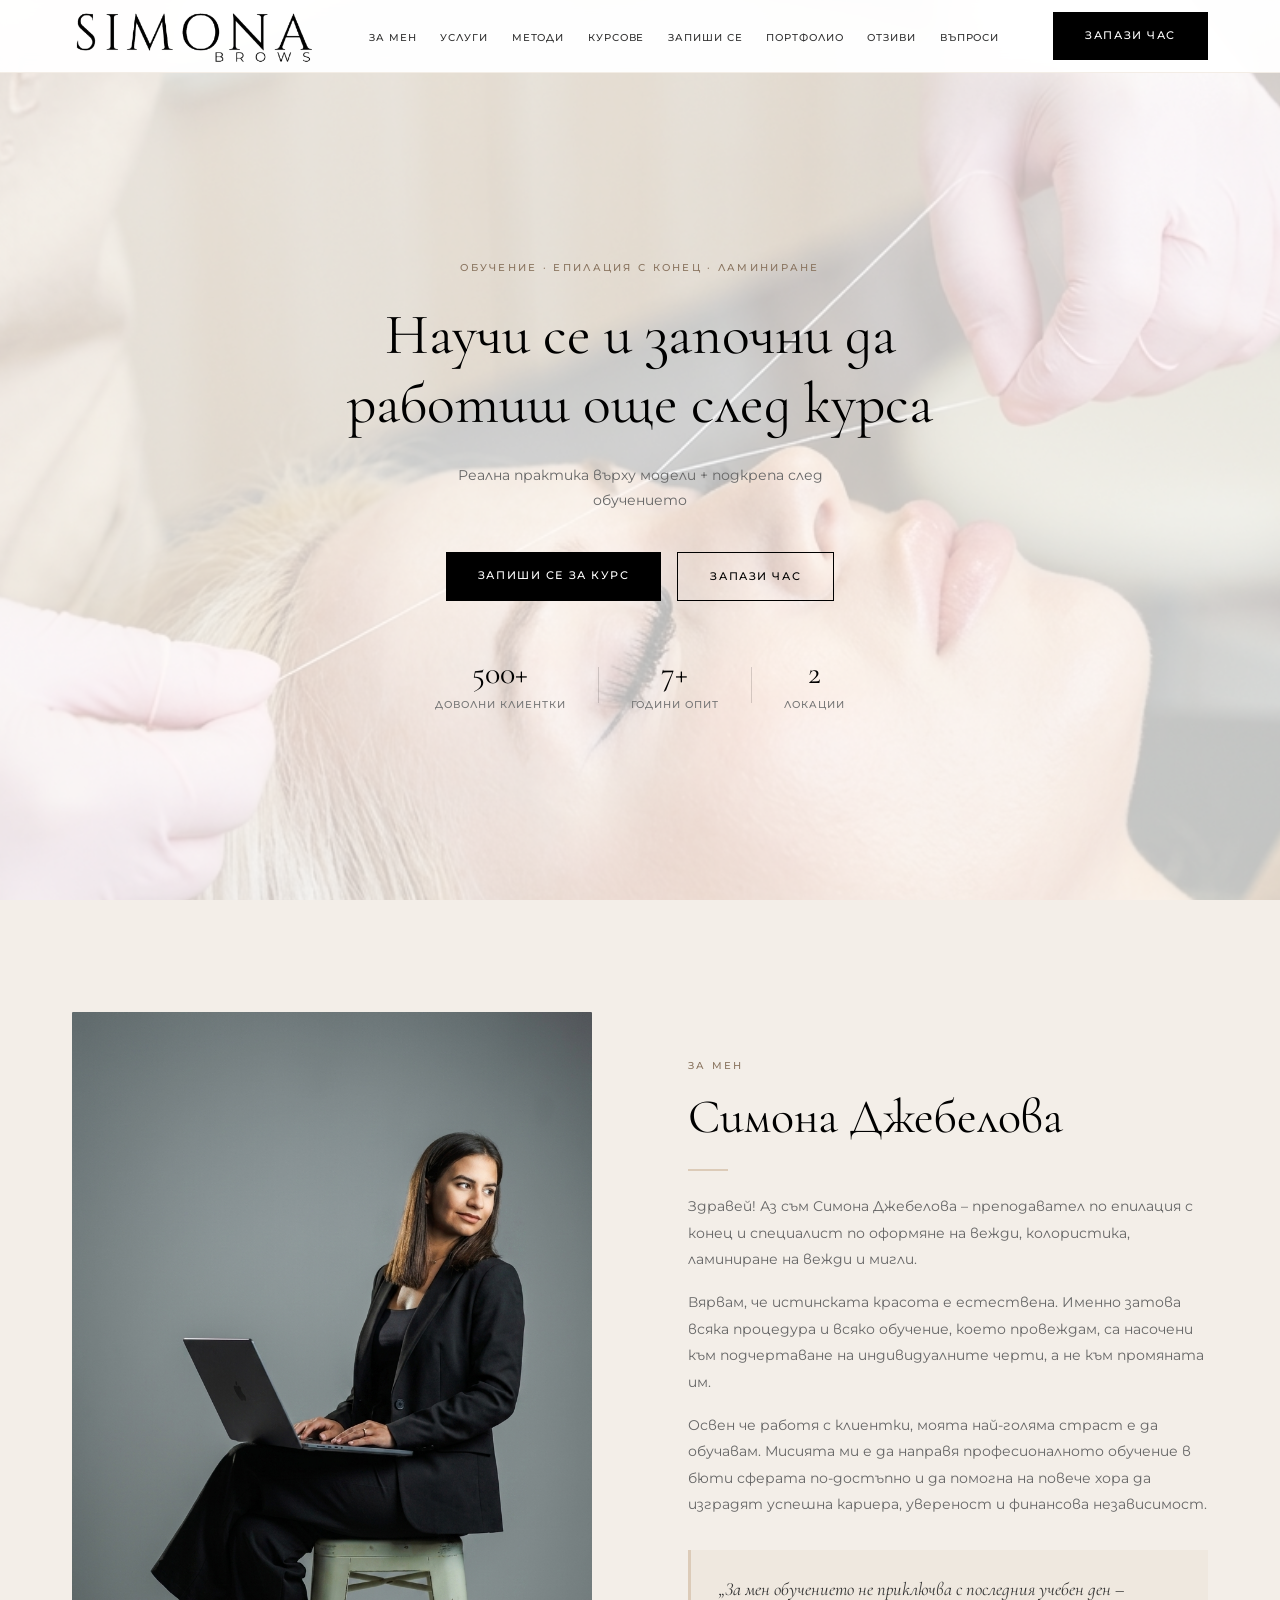
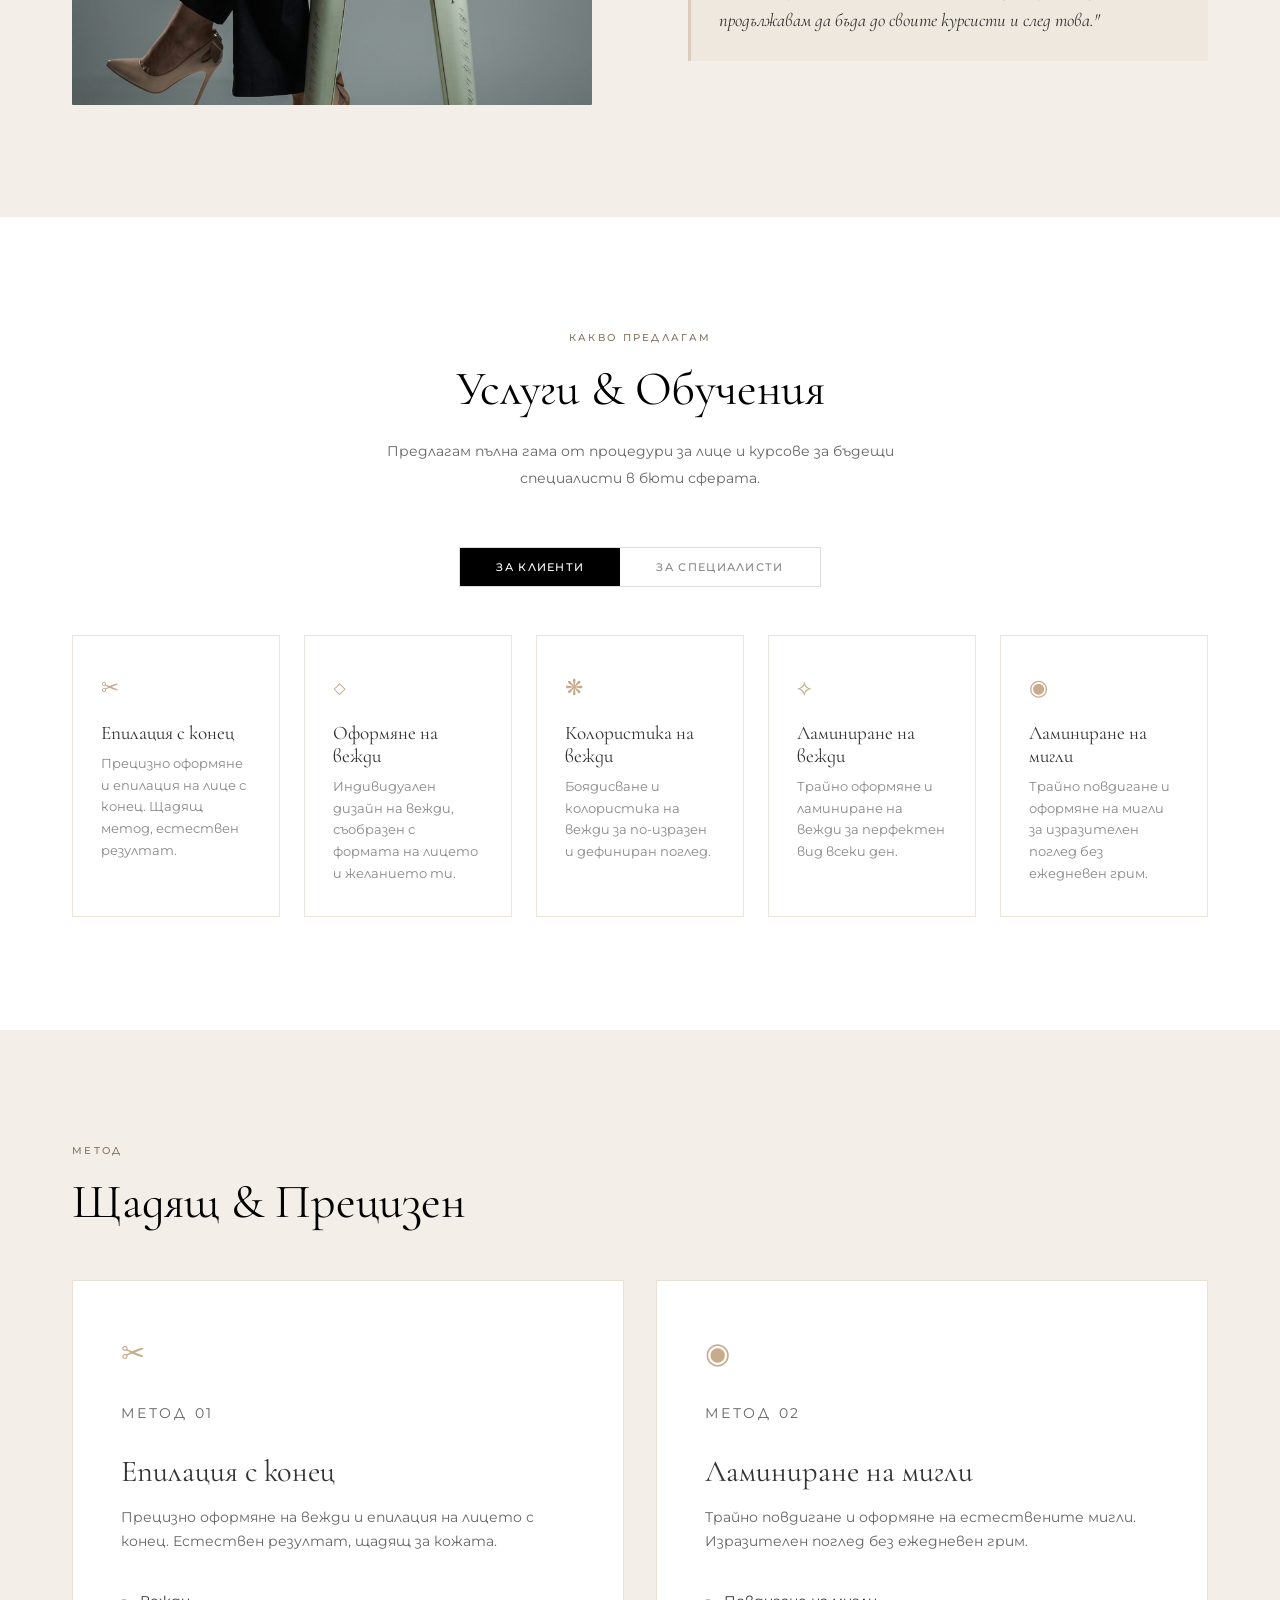
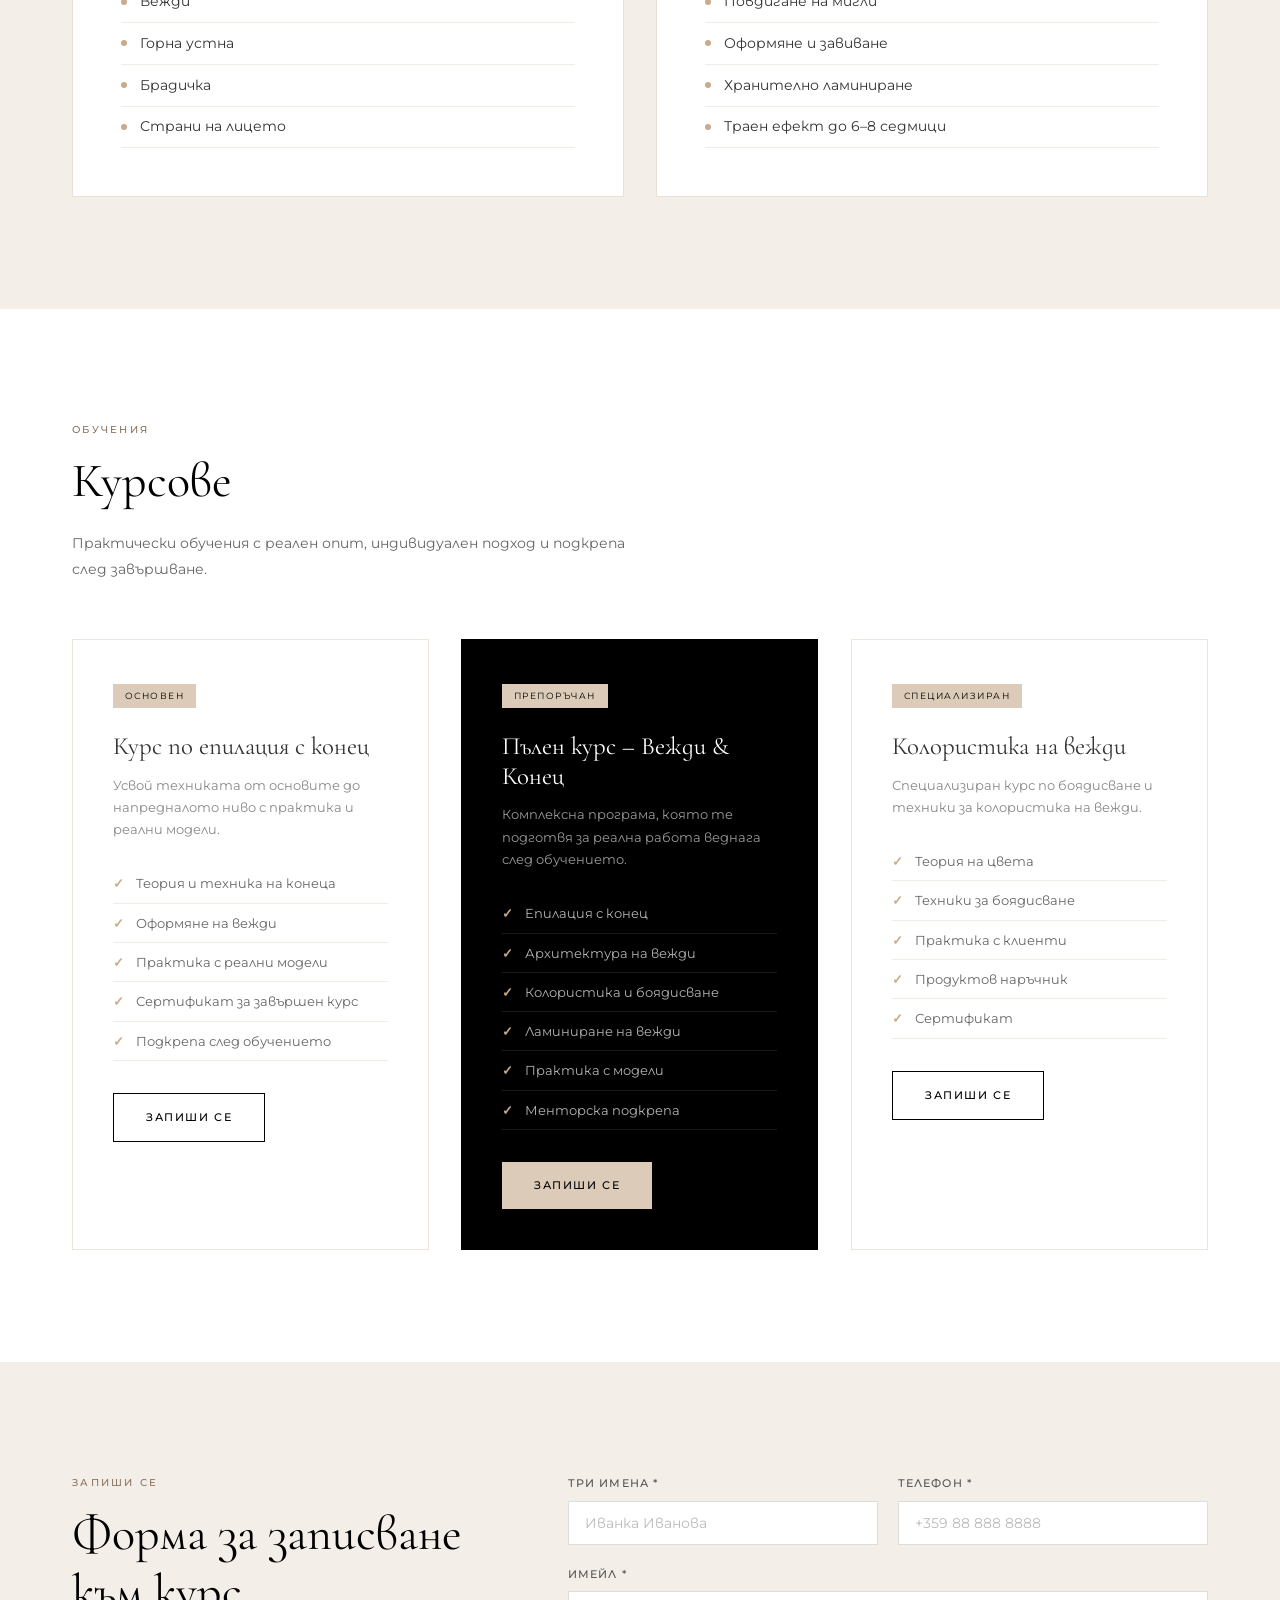
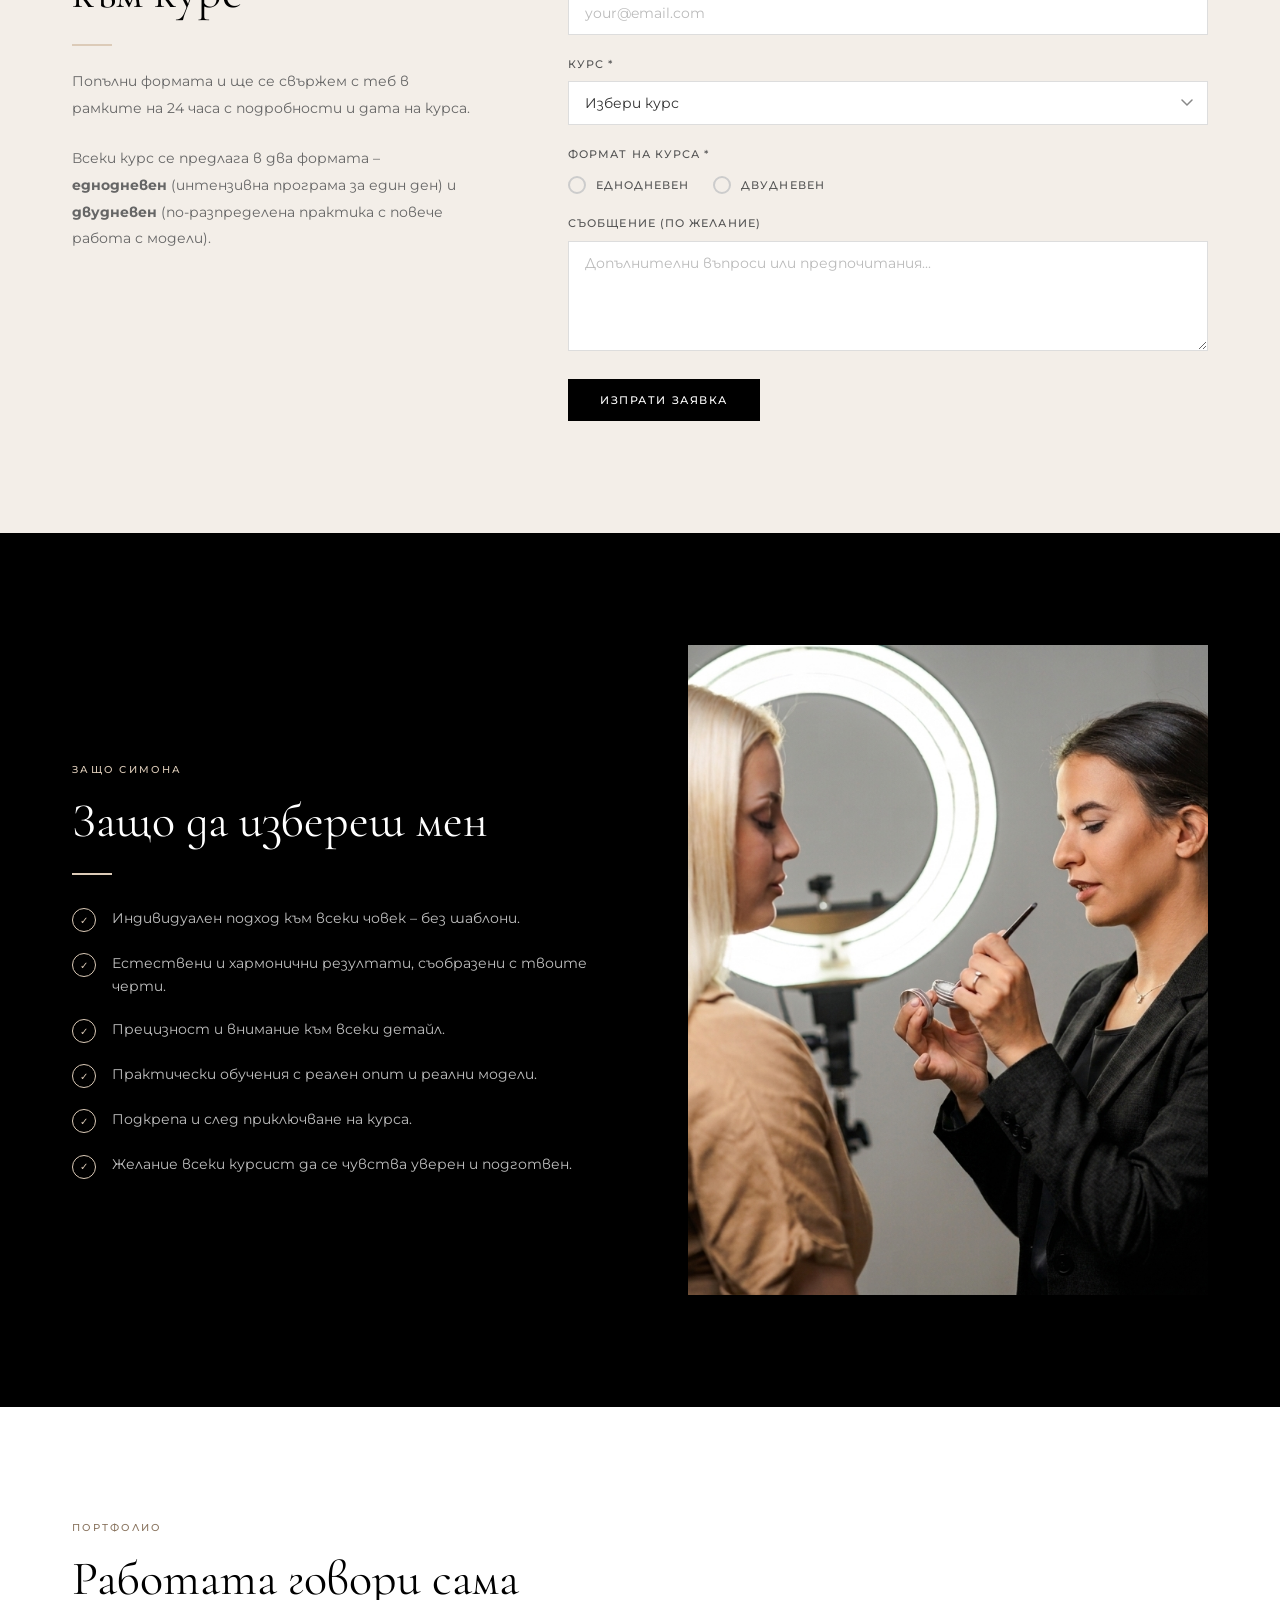
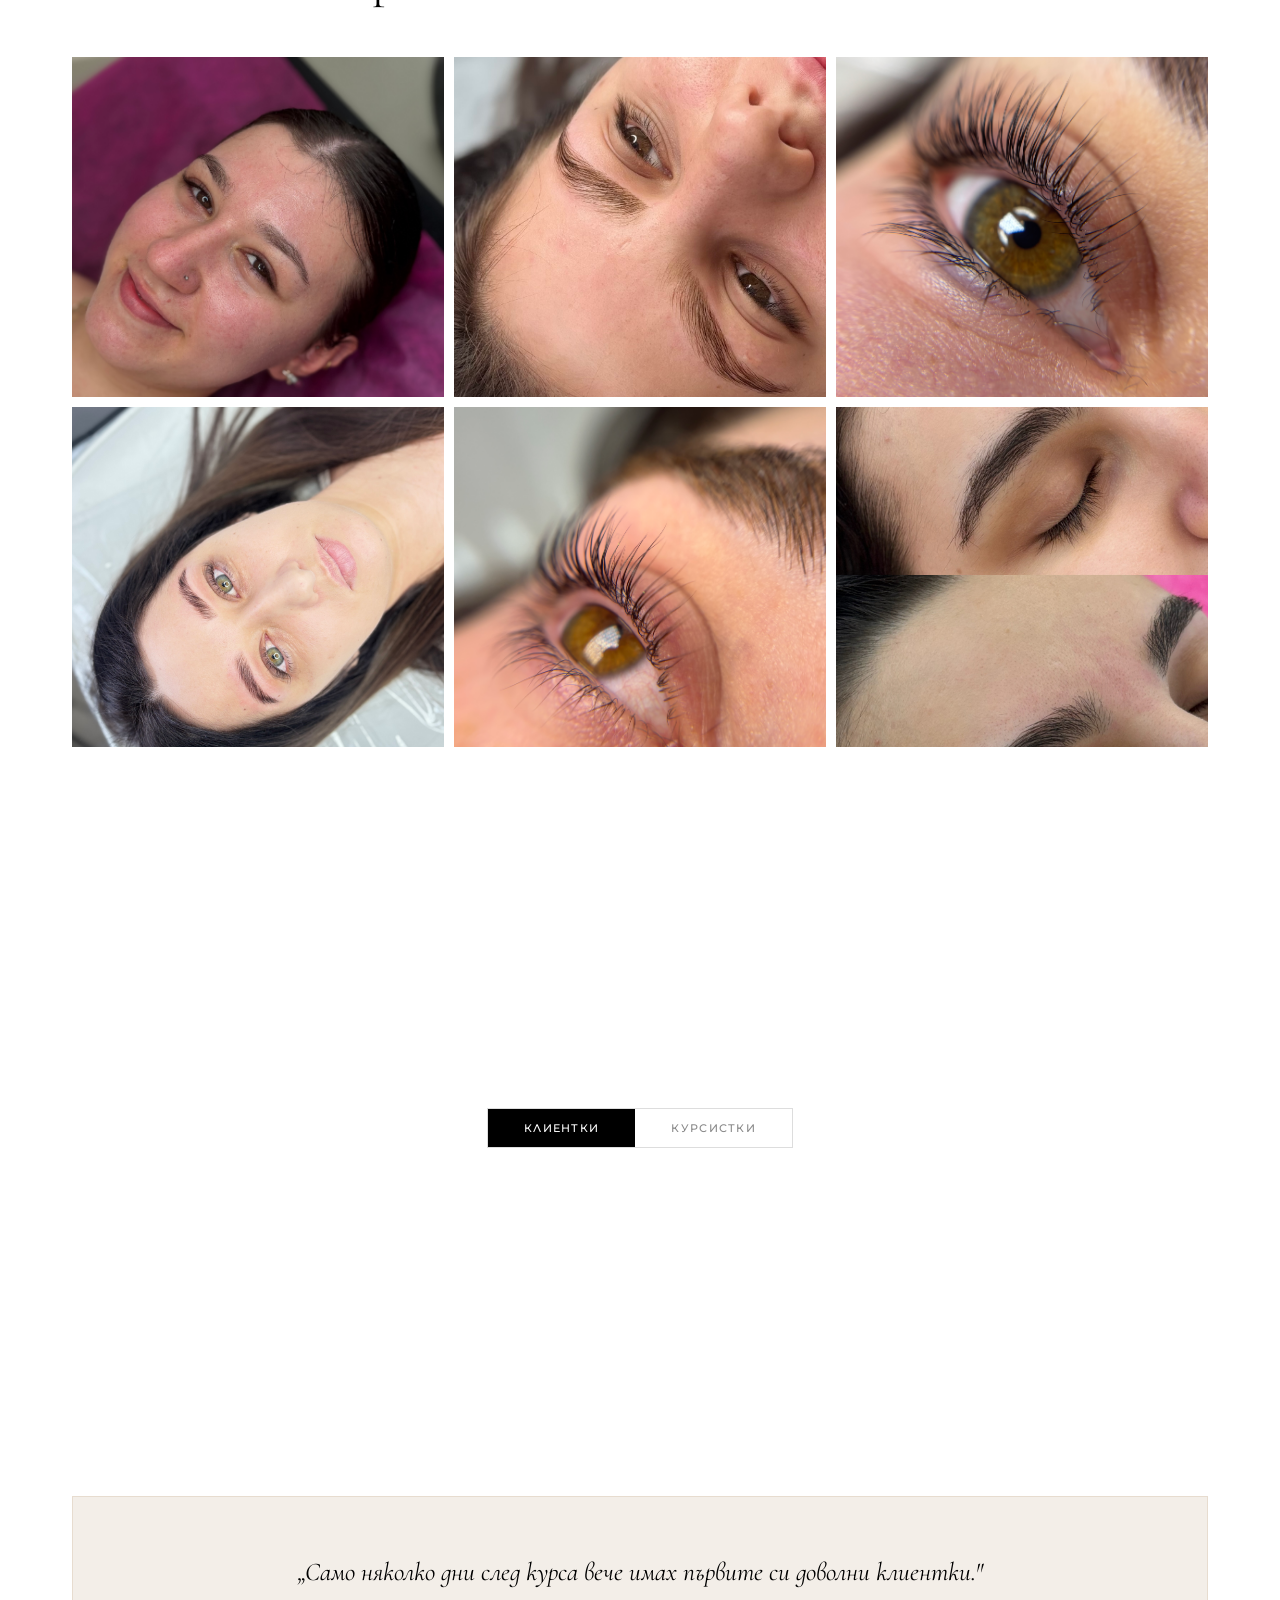
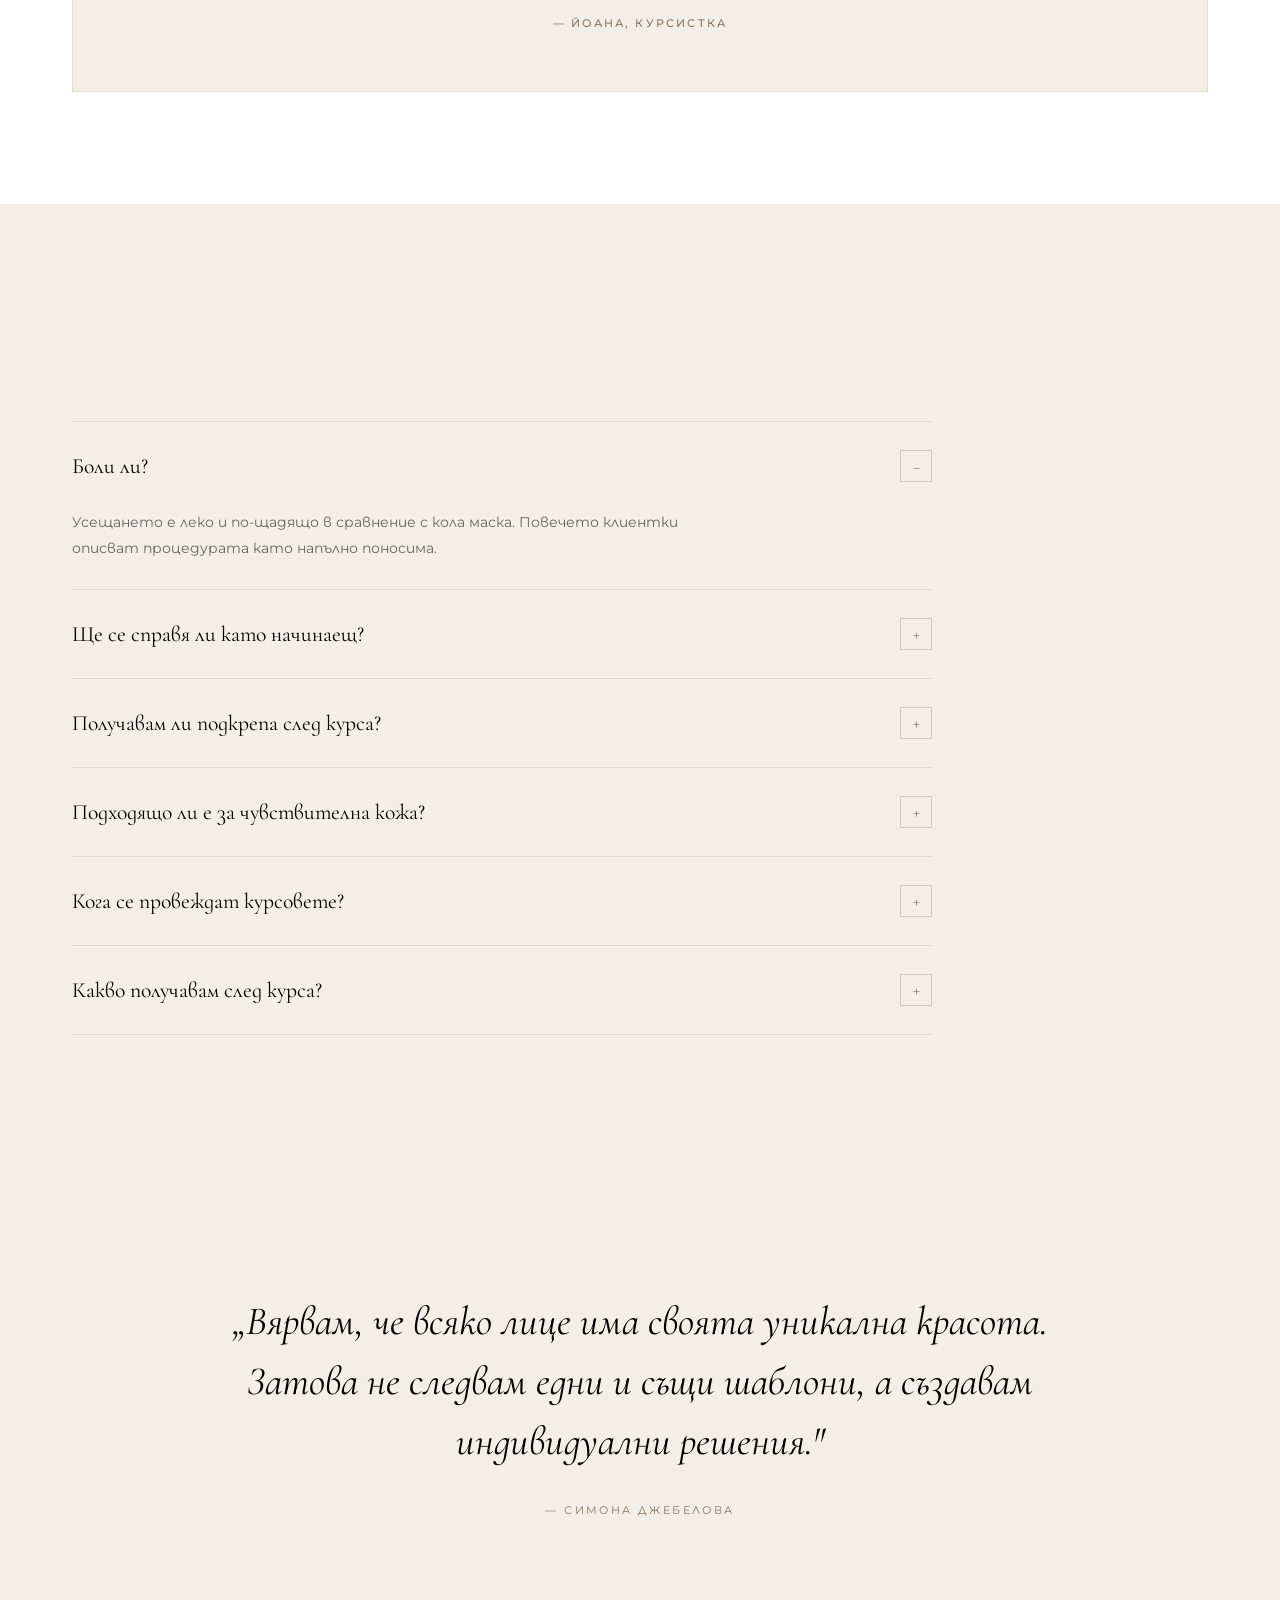
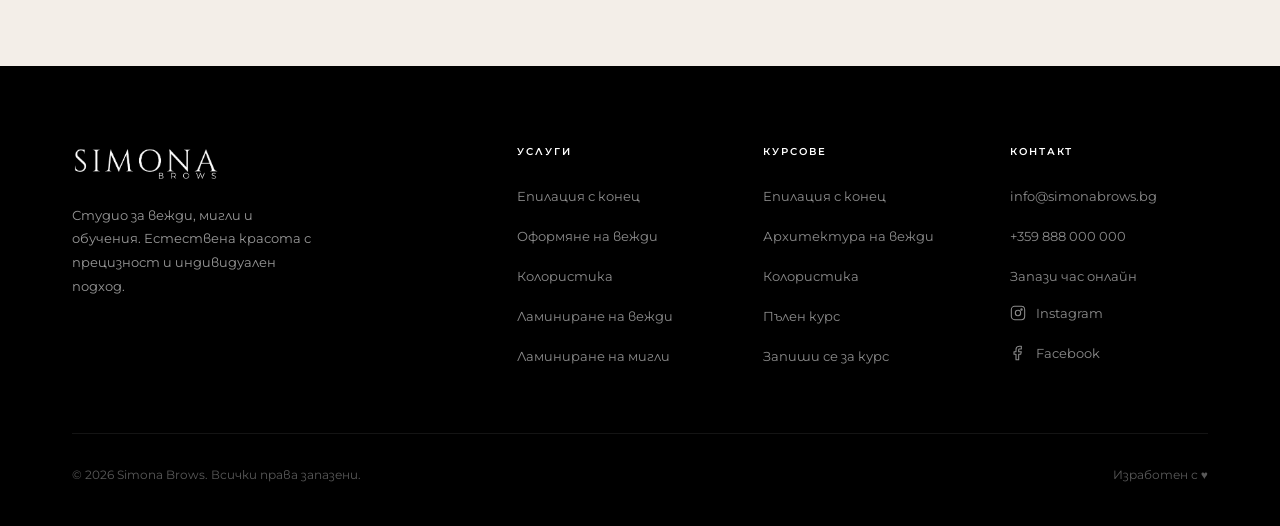
==== index.html @ 6bcb0a78 "Initial site: hero, services, courses, testimonials, FAQ, gallery, footer Co-Authored-By: Claude Son" ====
<!DOCTYPE html>
<html lang="bg">
<head>
  <meta charset="UTF-8">
  <meta name="viewport" content="width=device-width, initial-scale=1.0">
  <title>Simona Brows – Студио за вежди, мигли и обучения</title>
  <link rel="preconnect" href="https://fonts.googleapis.com">
  <link rel="preconnect" href="https://fonts.gstatic.com" crossorigin>
  <link href="https://fonts.googleapis.com/css2?family=Cormorant+Garamond:ital,wght@0,300;0,400;0,500;0,600;1,300;1,400&family=Montserrat:wght@300;400;500;600&display=swap" rel="stylesheet">
  <style>
    *, *::before, *::after { box-sizing: border-box; margin: 0; padding: 0; }

    :root {
      --black:  #000000;
      --dark:   #333333;
      --gold:   #DCCBB8;
      --gold2:  #c8ab8a;
      --cream:  #F3EEE8;
      --cream2: #ede5d8;
      --white:  #FFFFFF;
    }

    html { scroll-behavior: smooth; }
    @media (prefers-reduced-motion: reduce) {
      html { scroll-behavior: auto; }
    }

    body {
      font-family: 'Montserrat', sans-serif;
      color: var(--dark);
      background: var(--white);
      line-height: 1.7;
      -webkit-font-smoothing: antialiased;
    }

    h1, h2, h3, h4 {
      font-family: 'Cormorant Garamond', serif;
      font-weight: 400;
      line-height: 1.2;
    }

    img { display: block; max-width: 100%; }
    a   { text-decoration: none; color: inherit; }

    /* ── Utilities ── */
    .container { max-width: 1200px; margin: 0 auto; padding: 0 2rem; }

    .btn {
      display: inline-block;
      padding: 14px 32px;
      font-family: 'Montserrat', sans-serif;
      font-size: 0.7rem;
      font-weight: 500;
      letter-spacing: 0.14em;
      text-transform: uppercase;
      transition: all 0.3s ease;
      cursor: pointer;
      border: none;
    }
    .btn-dark    { background: var(--black); color: var(--white); }
    .btn-dark:hover { background: #222; }
    .btn-outline { background: transparent; color: var(--black); border: 1px solid var(--black); }
    .btn-outline:hover { background: var(--black); color: var(--white); }
    .btn-gold    { background: var(--gold); color: var(--black); }
    .btn-gold:hover { background: var(--gold2); }
    .btn-white   { background: var(--white); color: var(--black); }
    .btn-white:hover { background: var(--cream); }

    .section-label {
      font-family: 'Montserrat', sans-serif;
      font-size: 0.65rem;
      font-weight: 500;
      letter-spacing: 0.22em;
      text-transform: uppercase;
      color: #8a7560;
      margin-bottom: 0.9rem;
    }
    .section-title {
      font-size: clamp(2rem, 4vw, 3rem);
      color: var(--black);
      margin-bottom: 1.2rem;
    }
    .section-body {
      font-size: 0.9rem;
      color: #666;
      line-height: 1.85;
      max-width: 560px;
    }
    .divider {
      width: 40px; height: 2px;
      background: var(--gold);
      margin: 1.4rem 0;
    }

    /* ── SCROLL REVEAL ── */
    .reveal {
      opacity: 0;
      transform: translateY(28px);
      transition: opacity 0.8s cubic-bezier(.16,.84,.44,1), transform 0.8s cubic-bezier(.16,.84,.44,1);
    }
    .reveal.is-visible { opacity: 1; transform: translateY(0); }

    /* ── TILT / DEPTH ── */
    .tilt-el {
      transition: transform 0.25s cubic-bezier(.16,.84,.44,1), box-shadow 0.4s ease;
      will-change: transform;
    }

    @media (prefers-reduced-motion: reduce) {
      .reveal { opacity: 1; transform: none; transition: none; }
      .tilt-el { transition: box-shadow 0.4s ease; }
    }

    /* ── NAV ── */
    nav {
      position: fixed; top: 0; left: 0; right: 0; z-index: 200;
      background: rgba(255,255,255,0.96);
      backdrop-filter: blur(10px);
      border-bottom: 1px solid rgba(220,203,184,0.35);
    }
    .nav-inner {
      display: flex; align-items: center; justify-content: space-between;
      height: 72px; max-width: 1200px; margin: 0 auto; padding: 0 2rem;
    }
    .nav-logo img { height: 56px; width: auto; }
    .nav-links { display: flex; gap: 1.5rem; list-style: none; }
    .nav-links a {
      font-size: 0.62rem; font-weight: 500; letter-spacing: 0.09em;
      text-transform: uppercase; color: var(--dark); transition: color 0.2s;
      white-space: nowrap;
    }
    .nav-links a:hover { color: var(--black); }
    .hamburger {
      display: none; flex-direction: column; gap: 5px;
      cursor: pointer; background: none; border: none; padding: 4px;
    }
    .hamburger span { display: block; width: 24px; height: 2px; background: var(--black); transition: all 0.3s; }

    /* mobile nav */
    .mobile-nav {
      display: none; position: fixed;
      top: 72px; left: 0; right: 0; bottom: 0;
      background: var(--white); z-index: 199;
      flex-direction: column; padding: 2.5rem 2rem; gap: 0;
      overflow-y: auto;
    }
    .mobile-nav.open { display: flex; }
    .mobile-nav a {
      font-size: 1rem; font-weight: 400; letter-spacing: 0.08em;
      text-transform: uppercase; color: var(--dark);
      border-bottom: 1px solid var(--cream);
      padding: 1.1rem 0;
    }
    .mobile-nav .btn { margin-top: 1.5rem; text-align: center; }

    /* ── HERO ── */
    .hero {
      position: relative;
      min-height: 100vh;
      display: flex;
      align-items: center;
      padding-top: 72px;
      overflow: hidden;
    }
    .hero-bg {
      position: absolute; inset: 0; z-index: 0;
    }
    .hero-bg img {
      width: 100%; height: 100%;
      object-fit: cover; object-position: center 45%;
      transition: transform 0.35s cubic-bezier(.16,.84,.44,1);
    }
    @media (prefers-reduced-motion: reduce) {
      .hero-bg img { transition: none; }
    }
    .hero-bg::after {
      content: '';
      position: absolute; inset: 0;
      background: rgba(255,255,255,0.72);
    }
    .hero-content {
      position: relative; z-index: 1;
      display: flex; flex-direction: column; justify-content: center; align-items: center;
      padding: 5rem 2rem;
      max-width: 680px;
      margin: 0 auto;
      text-align: center;
    }
    .hero-eyebrow {
      font-size: 0.65rem; font-weight: 500; letter-spacing: 0.22em;
      text-transform: uppercase; color: #8a7560; margin-bottom: 1.5rem;
    }
    .hero h1 {
      font-size: clamp(2.8rem, 4.5vw, 4.8rem);
      color: var(--black); margin-bottom: 1.5rem;
    }
    .hero p.lead {
      font-size: 0.9rem; color: #666; margin-bottom: 2.5rem; max-width: 400px;
    }
    .hero-buttons { display: flex; justify-content: center; gap: 1rem; flex-wrap: wrap; }

    .hero-stats {
      display: flex; justify-content: center; align-items: center; gap: 2rem;
      margin-top: 3.5rem;
    }
    .hero-stats .stat-num {
      font-family: 'Cormorant Garamond', serif;
      font-size: 2rem; color: var(--black); line-height: 1;
    }
    .hero-stats .stat-label {
      font-size: 0.62rem; font-weight: 500; letter-spacing: 0.1em;
      text-transform: uppercase; color: #777; margin-top: 0.4rem;
    }
    .hero-stats .stat-divider {
      width: 1px; height: 36px; background: rgba(0,0,0,0.15);
    }

    /* ── ABOUT ── */
    .about { background: var(--cream); padding: 7rem 0; }
    .about-grid {
      display: grid; grid-template-columns: 1fr 1fr;
      gap: 6rem; align-items: center;
    }
    .about-photo {
      position: relative; overflow: hidden;
      border-radius: 1px;
      aspect-ratio: 3/4;
    }
    .about-photo:hover { box-shadow: 0 10px 20px rgba(140,110,70,0.08), 0 30px 60px rgba(140,110,70,0.18); }
    .about-photo img {
      width: 100%; height: 100%;
      object-fit: cover; object-position: center top;
    }
    .about-content .section-body { max-width: 100%; }
    .about-content p + p { margin-top: 1rem; }
    .about-quote {
      margin-top: 2rem;
      padding: 1.5rem 1.75rem;
      border-left: 3px solid var(--gold);
      background: rgba(220,203,184,0.2);
    }
    .about-quote p {
      font-family: 'Cormorant Garamond', serif;
      font-size: 1.15rem; font-style: italic; color: var(--dark);
    }

    /* ── SERVICES ── */
    .services { padding: 7rem 0; }
    .services-header { text-align: center; margin-bottom: 3.5rem; }
    .services-header .section-body { margin: 0 auto; }

    .tabs {
      display: flex; justify-content: center;
      width: fit-content; margin: 0 auto 3rem;
      border: 1px solid #ddd;
    }
    .tab-btn {
      padding: 12px 36px;
      font-family: 'Montserrat', sans-serif;
      font-size: 0.68rem; font-weight: 500; letter-spacing: 0.12em;
      text-transform: uppercase; cursor: pointer;
      background: none; border: none; color: #888; transition: all 0.3s;
    }
    .tab-btn.active { background: var(--black); color: var(--white); }

    .tab-panel { display: none; }
    .tab-panel.active { display: grid; grid-template-columns: repeat(auto-fit, minmax(200px, 1fr)); gap: 1.5rem; }

    .svc-card {
      padding: 2rem 1.75rem;
      border: 1px solid #ece5da;
      background: var(--white);
      transition: box-shadow 0.3s, transform 0.3s;
    }
    .svc-card:hover { box-shadow: 0 8px 32px rgba(0,0,0,0.07); transform: translateY(-3px); }
    .svc-icon { font-size: 1.4rem; color: var(--gold2); margin-bottom: 1rem; }
    .svc-card h3 { font-size: 1.2rem; margin-bottom: 0.5rem; }
    .svc-card p  { font-size: 0.82rem; color: #888; line-height: 1.65; }

    /* ── METHODS ── */
    .methods { background: var(--cream); padding: 7rem 0; }
    .methods-intro { margin-bottom: 3rem; }
    .methods-grid {
      display: grid; grid-template-columns: 1fr 1fr; gap: 2rem;
    }
    .method-card {
      background: var(--white); padding: 3rem;
      border: 1px solid rgba(220,203,184,0.6);
    }
    .method-card:hover { box-shadow: 0 8px 20px rgba(140,110,70,0.06), 0 24px 48px rgba(140,110,70,0.12); }
    .method-icon { font-size: 1.8rem; color: var(--gold2); margin-bottom: 1.5rem; }
    .method-meta {
      font-size: 0.62rem; letter-spacing: 0.2em; text-transform: uppercase;
      color: #8a7560; margin-bottom: 0.6rem;
    }
    .method-card h3 { font-size: 1.9rem; margin-bottom: 1rem; }
    .method-card p  { font-size: 0.87rem; color: #666; margin-bottom: 1.75rem; line-height: 1.7; }
    .method-list { list-style: none; }
    .method-list li {
      font-size: 0.85rem; color: var(--dark);
      padding: 0.55rem 0;
      border-bottom: 1px solid #f0ebe4;
      display: flex; align-items: center; gap: 0.8rem;
    }
    .method-list li::before {
      content: '';
      width: 6px; height: 6px;
      background: var(--gold2); border-radius: 50%; flex-shrink: 0;
    }

    /* ── COURSES ── */
    .courses { padding: 7rem 0; }

    .courses-intro { margin-bottom: 3.5rem; }
    .courses-grid {
      display: grid; grid-template-columns: repeat(3, 1fr); gap: 2rem;
    }
    .course-card {
      border: 1px solid #ece5da; overflow: hidden;
    }
    .course-card:hover { box-shadow: 0 10px 24px rgba(140,110,70,0.08), 0 28px 56px rgba(140,110,70,0.14); }
    .course-card.featured { background: var(--black); color: var(--white); border-color: var(--black); }

    .course-head { padding: 2.5rem 2.5rem 1.5rem; }
    .course-badge {
      display: inline-block; font-size: 0.58rem; letter-spacing: 0.16em;
      text-transform: uppercase; padding: 4px 12px;
      background: var(--gold); color: var(--black);
      margin-bottom: 1.5rem;
    }
    .course-card h3 { font-size: 1.55rem; margin-bottom: 0.75rem; }
    .course-card.featured h3 { color: var(--white); }
    .course-card p  { font-size: 0.82rem; color: #888; line-height: 1.7; }
    .course-card.featured p { color: rgba(255,255,255,0.6); }

    .course-body { padding: 0 2.5rem 2.5rem; }
    .course-list { list-style: none; margin-bottom: 2rem; }
    .course-list li {
      font-size: 0.82rem; color: #666;
      padding: 0.5rem 0; border-bottom: 1px solid #f0ebe4;
      display: flex; gap: 0.75rem; align-items: flex-start;
    }
    .course-card.featured .course-list li { color: rgba(255,255,255,0.7); border-color: rgba(255,255,255,0.1); }
    .course-list li::before { content: '✓'; color: var(--gold2); font-weight: 600; flex-shrink: 0; }

    /* ── ENROLL FORM ── */
    .enroll { background: var(--cream); padding: 7rem 0; }
    .enroll-inner {
      display: grid; grid-template-columns: 1fr 1.6fr;
      gap: 6rem; align-items: start;
    }
    .enroll-info .section-body { max-width: 100%; }
    .enroll-info .section-body + p { margin-top: 1rem; }

    .enroll-form { display: flex; flex-direction: column; gap: 1.25rem; }
    .form-row { display: grid; grid-template-columns: 1fr 1fr; gap: 1.25rem; }
    .form-group { display: flex; flex-direction: column; gap: 0.5rem; }
    .form-group label {
      font-size: 0.68rem; font-weight: 500; letter-spacing: 0.1em;
      text-transform: uppercase; color: #555;
    }
    .form-group input,
    .form-group select,
    .form-group textarea {
      font-family: 'Montserrat', sans-serif;
      font-size: 0.87rem; color: var(--dark);
      background: var(--white);
      border: 1px solid #ddd;
      padding: 13px 16px;
      outline: none;
      transition: border-color 0.2s;
      width: 100%;
      appearance: none; -webkit-appearance: none;
    }
    .form-group select {
      background-image: url("data:image/svg+xml,%3Csvg xmlns='http://www.w3.org/2000/svg' width='12' height='8' viewBox='0 0 12 8'%3E%3Cpath d='M1 1l5 5 5-5' stroke='%23888' stroke-width='1.5' fill='none' stroke-linecap='round'/%3E%3C/svg%3E");
      background-repeat: no-repeat;
      background-position: right 14px center;
      padding-right: 38px;
    }
    .form-group input:focus,
    .form-group select:focus,
    .form-group textarea:focus { border-color: var(--gold2); }
    .form-group input::placeholder,
    .form-group textarea::placeholder { color: #bbb; }
    .form-group textarea { resize: vertical; min-height: 110px; }

    .radio-group { display: flex; gap: 1.5rem; flex-wrap: wrap; margin-top: 0.25rem; }
    .radio-label {
      display: flex; align-items: center; gap: 0.6rem;
      font-size: 0.87rem; color: var(--dark); cursor: pointer; user-select: none;
    }
    .radio-label input[type="radio"] { display: none; }
    .radio-custom {
      width: 18px; height: 18px; border-radius: 50%;
      border: 2px solid #ccc; flex-shrink: 0;
      display: flex; align-items: center; justify-content: center;
      transition: border-color 0.2s;
    }
    .radio-label input[type="radio"]:checked + .radio-custom {
      border-color: var(--gold2);
      box-shadow: inset 0 0 0 4px var(--gold2);
    }
    .enroll-form .btn { align-self: flex-start; margin-top: 0.5rem; }

    .form-success {
      display: none; padding: 2rem;
      background: var(--white); border: 1px solid #ece5da;
      text-align: center;
    }
    .form-success h3 { font-size: 1.5rem; margin-bottom: 0.5rem; }
    .form-success p  { font-size: 0.87rem; color: #666; }

    /* ── WHY ME ── */
    .why { background: var(--black); color: var(--white); padding: 7rem 0; }
    .why-grid {
      display: grid; grid-template-columns: 1fr 1fr;
      gap: 6rem; align-items: center;
    }
    .why-content .section-label { color: var(--gold); }
    .why-content .section-title { color: var(--white); }
    .why-list { list-style: none; margin-top: 2rem; display: flex; flex-direction: column; gap: 1.25rem; }
    .why-list li {
      display: flex; gap: 1rem; align-items: flex-start;
      font-size: 0.87rem; color: rgba(255,255,255,0.75); line-height: 1.65;
    }
    .why-check {
      width: 24px; height: 24px;
      border: 1px solid var(--gold); border-radius: 50%;
      display: flex; align-items: center; justify-content: center;
      flex-shrink: 0; font-size: 0.65rem; color: var(--gold); margin-top: 0.1em;
    }
    .why-photo {
      position: relative; overflow: hidden;
      aspect-ratio: 4/5;
    }
    .why-photo:hover { box-shadow: 0 10px 20px rgba(0,0,0,0.2), 0 30px 60px rgba(0,0,0,0.35); }
    .why-photo img {
      width: 100%; height: 100%;
      object-fit: cover; object-position: center;
    }

    /* ── GALLERY ── */
    .gallery { padding: 7rem 0; }
    .gallery-intro { margin-bottom: 3rem; }
    .gallery-grid {
      display: grid;
      grid-template-columns: repeat(3, 1fr);
      grid-template-rows: 340px 340px;
      gap: 10px;
    }
    .gallery-item { overflow: hidden; position: relative; }
    .gallery-item:hover { box-shadow: 0 10px 20px rgba(0,0,0,0.12), 0 30px 60px rgba(0,0,0,0.22); z-index: 2; }
    .gallery-item img {
      width: 100%; height: 100%;
      object-fit: cover; object-position: center;
      transition: transform 0.6s ease;
    }
    .gallery-item:hover img { transform: scale(1.05); }

    /* ── TESTIMONIALS ── */
    .testimonials { padding: 7rem 0; }
    .testimonials-header { text-align: center; margin-bottom: 3rem; }

    .testimonials-panel { display: none; grid-template-columns: repeat(3, 1fr); gap: 2rem; }
    .testimonials-panel.active { display: grid; }
    .testimonials-panel.two-col { grid-template-columns: repeat(2, 1fr); max-width: 820px; margin: 0 auto; }

    .testimonial-card {
      display: flex; flex-direction: column; justify-content: space-between;
      min-height: 260px;
      padding: 2.5rem 2rem;
      background: var(--white);
      border: 1px solid #ece5da;
    }
    .testimonial-card:hover { box-shadow: 0 8px 20px rgba(140,110,70,0.06), 0 24px 48px rgba(140,110,70,0.12); }
    .testimonial-stars { color: var(--gold2); font-size: 0.8rem; letter-spacing: 3px; margin-bottom: 1.5rem; }
    .testimonial-quote {
      font-family: 'Cormorant Garamond', serif;
      font-style: italic; font-size: 1.05rem; color: var(--dark);
      line-height: 1.6;
    }
    .testimonial-author { display: flex; align-items: center; gap: 0.8rem; margin-top: 2rem; }
    .testimonial-author .line { width: 24px; height: 1px; background: var(--gold2); }
    .testimonial-author span {
      font-size: 0.72rem; font-weight: 500; letter-spacing: 0.14em;
      text-transform: uppercase; color: #888;
    }

    .testimonial-highlight {
      margin-top: 2.5rem;
      background: var(--cream);
      border: 1px solid rgba(220,203,184,0.5);
      padding: 3.5rem 2rem;
      text-align: center;
    }
    .testimonial-highlight blockquote {
      font-family: 'Cormorant Garamond', serif;
      font-style: italic; font-size: clamp(1.25rem, 2.2vw, 1.6rem);
      color: var(--black); max-width: 700px; margin: 0 auto 1rem; line-height: 1.5;
    }
    .testimonial-highlight cite {
      font-size: 0.68rem; font-weight: 500; letter-spacing: 0.2em;
      text-transform: uppercase; color: #8a7560; font-style: normal;
    }

    /* ── FAQ ── */
    .faq { background: var(--cream); padding: 7rem 0; }
    .faq-header { margin-bottom: 3rem; }
    .faq-list { max-width: 860px; border-top: 1px solid #e2d9cb; }
    .faq-item { border-bottom: 1px solid #e2d9cb; }
    .faq-question {
      width: 100%; display: flex; align-items: center; justify-content: space-between;
      gap: 1.5rem; padding: 1.75rem 0;
      font-family: 'Cormorant Garamond', serif; font-size: 1.35rem; color: var(--black);
      background: none; border: none; text-align: left; cursor: pointer;
    }
    .faq-icon {
      flex-shrink: 0; width: 32px; height: 32px;
      border: 1px solid #d3c7b6; color: #8a7560;
      display: flex; align-items: center; justify-content: center;
      font-size: 1.1rem; line-height: 1;
    }
    .faq-icon::before { content: '+'; }
    .faq-item.active .faq-icon::before { content: '\2212'; }
    .faq-answer { display: none; padding: 0 2.5rem 1.75rem 0; }
    .faq-item.active .faq-answer { display: block; }
    .faq-answer p { font-size: 0.87rem; color: #666; line-height: 1.8; max-width: 640px; }

    /* ── PHILOSOPHY ── */
    .philosophy {
      background: var(--cream); padding: 9rem 0; text-align: center;
    }
    .philosophy blockquote {
      font-family: 'Cormorant Garamond', serif;
      font-size: clamp(1.6rem, 3.2vw, 2.5rem);
      font-style: italic; color: var(--black);
      max-width: 820px; margin: 0 auto 1.5rem; line-height: 1.5;
    }
    .philosophy cite {
      font-family: 'Montserrat', sans-serif;
      font-size: 0.68rem; letter-spacing: 0.22em;
      text-transform: uppercase; color: #8a7560; font-style: normal;
    }

    /* ── FOOTER ── */
    footer { background: var(--black); color: rgba(255,255,255,0.6); padding: 5rem 0 2.5rem; }
    .footer-grid {
      display: grid; grid-template-columns: 2fr 1fr 1fr 1fr;
      gap: 3rem; margin-bottom: 4rem;
    }
    .footer-logo { filter: invert(1); height: 34px; width: auto; margin-bottom: 1.5rem; }
    .footer-brand p { font-size: 0.82rem; line-height: 1.8; max-width: 240px; }
    .footer-col h4 {
      font-family: 'Montserrat', sans-serif; font-size: 0.62rem;
      font-weight: 600; letter-spacing: 0.2em; text-transform: uppercase;
      color: var(--white); margin-bottom: 1.5rem;
    }
    .footer-links { list-style: none; display: flex; flex-direction: column; gap: 0.8rem; }
    .footer-links a { font-size: 0.82rem; color: rgba(255,255,255,0.55); transition: color 0.2s; }
    .footer-links a:hover { color: var(--white); }
    .social-link { display: inline-flex; align-items: center; gap: 0.65rem; }
    .social-link svg { width: 16px; height: 16px; flex-shrink: 0; }
    .footer-bottom {
      border-top: 1px solid rgba(255,255,255,0.08);
      padding-top: 2rem;
      display: flex; justify-content: space-between; align-items: center;
      font-size: 0.73rem; color: rgba(255,255,255,0.35);
    }

    /* ── RESPONSIVE ── */
    @media (max-width: 960px) {
      .nav-links, nav .btn { display: none; }
      .hamburger { display: flex; }

      .hero { min-height: auto; }
      .hero-content {
        padding: 3.5rem 2rem 3rem;
        max-width: 100%;
      }
      .hero-bg::after {
        background: rgba(255,255,255,0.78);
      }
      .hero-stats { flex-wrap: wrap; gap: 1.25rem 2rem; }

      .about-grid { grid-template-columns: 1fr; gap: 3rem; }
      .about-photo { aspect-ratio: 16/10; max-height: 380px; }

      .methods-grid { grid-template-columns: 1fr; }

      .courses-grid { grid-template-columns: 1fr; }

      .enroll-inner { grid-template-columns: 1fr; gap: 3rem; }
      .form-row { grid-template-columns: 1fr; }

      .why-grid { grid-template-columns: 1fr; }
      .why-photo { aspect-ratio: 16/9; }

      .gallery-grid {
        grid-template-columns: 1fr 1fr;
        grid-template-rows: 220px 220px 220px;
      }

      .testimonials-panel { grid-template-columns: 1fr; }
      .testimonials-panel.two-col { grid-template-columns: 1fr; }
      .faq-answer { padding-right: 0; }

      .footer-grid { grid-template-columns: 1fr 1fr; }
      .footer-brand { grid-column: span 2; }
      .footer-bottom { flex-direction: column; gap: 0.75rem; text-align: center; }
    }

    @media (max-width: 600px) {
      .about { padding: 5rem 0; }
      .services, .methods, .courses, .why, .gallery, .courses, .testimonials, .faq { padding: 5rem 0; }
      .philosophy { padding: 6rem 0; }
      .faq-question { font-size: 1.15rem; }
      .hero h1 { font-size: 2.5rem; }
      .hero-buttons { flex-direction: column; }
      .hero-buttons .btn { text-align: center; }
      .tabs { flex-direction: column; width: 100%; }
      .gallery-grid { grid-template-columns: 1fr; grid-template-rows: auto; }
      .gallery-item { height: 260px; }
      .footer-grid { grid-template-columns: 1fr; }
      .footer-brand { grid-column: span 1; }
      .method-card { padding: 2rem 1.5rem; }
    }
  </style>
</head>
<body>

<!-- ═══ NAV ═══ -->
<nav>
  <div class="nav-inner">
    <a href="#home" class="nav-logo">
      <img src="brand_asset/f63e19c4-b78f-4928-bca8-ca702080b1ff-removebg-preview.png" alt="Simona Brows">
    </a>
    <ul class="nav-links">
      <li><a href="#about">За мен</a></li>
      <li><a href="#services">Услуги</a></li>
      <li><a href="#methods">Методи</a></li>
      <li><a href="#courses">Курсове</a></li>
      <li><a href="#enroll">Запиши се</a></li>
      <li><a href="#gallery">Портфолио</a></li>
      <li><a href="#testimonials">Отзиви</a></li>
      <li><a href="#faq">Въпроси</a></li>
    </ul>
    <a href="https://www.fresha.com/bg/a/brows-simona-sandanski-ulitsa-boris-sarafov-mvw72izg/booking?menu=true&share=true&pId=1267190&dppub=true&employeeId=3069783&cartId=dbf866ec-403e-45ed-80c6-7b0191de5830" target="_blank" rel="noopener" class="btn btn-dark">Запази час</a>
    <button class="hamburger" onclick="toggleMenu()" aria-label="Меню">
      <span></span><span></span><span></span>
    </button>
  </div>
</nav>

<!-- Mobile nav -->
<div class="mobile-nav" id="mobileNav">
  <a href="#about"    onclick="toggleMenu()">За мен</a>
  <a href="#services" onclick="toggleMenu()">Услуги</a>
  <a href="#methods"  onclick="toggleMenu()">Методи</a>
  <a href="#courses"  onclick="toggleMenu()">Курсове</a>
  <a href="#enroll"   onclick="toggleMenu()">Запиши се за курс</a>
  <a href="#gallery"  onclick="toggleMenu()">Портфолио</a>
  <a href="#testimonials" onclick="toggleMenu()">Отзиви</a>
  <a href="#faq"      onclick="toggleMenu()">Въпроси</a>
  <a href="https://www.fresha.com/bg/a/brows-simona-sandanski-ulitsa-boris-sarafov-mvw72izg/booking?menu=true&share=true&pId=1267190&dppub=true&employeeId=3069783&cartId=dbf866ec-403e-45ed-80c6-7b0191de5830" target="_blank" rel="noopener" onclick="toggleMenu()" class="btn btn-dark">Запази час</a>
</div>


<!-- ═══ HERO ═══ -->
<section class="hero" id="home">
  <div class="hero-bg">
    <img src="galery/Gemini_Generated_Image_q8k770q8k770q8k7.png" alt="Епилация с конец">
  </div>
  <div class="hero-content">
    <p class="hero-eyebrow">Обучение · Епилация с конец · Ламиниране</p>
    <h1>Научи се и започни да работиш още след курса</h1>
    <p class="lead">Реална практика върху модели + подкрепа след обучението</p>
    <div class="hero-buttons">
      <a href="#enroll" class="btn btn-dark">Запиши се за курс</a>
      <a href="https://www.fresha.com/bg/a/brows-simona-sandanski-ulitsa-boris-sarafov-mvw72izg/booking?menu=true&share=true&pId=1267190&dppub=true&employeeId=3069783&cartId=dbf866ec-403e-45ed-80c6-7b0191de5830" target="_blank" rel="noopener" class="btn btn-outline">Запази час</a>
    </div>
    <div class="hero-stats">
      <div>
        <div class="stat-num" data-target="500" data-suffix="+">0</div>
        <div class="stat-label">Доволни клиентки</div>
      </div>
      <div class="stat-divider"></div>
      <div>
        <div class="stat-num" data-target="7" data-suffix="+">0</div>
        <div class="stat-label">Години опит</div>
      </div>
      <div class="stat-divider"></div>
      <div>
        <div class="stat-num" data-target="2" data-suffix="">0</div>
        <div class="stat-label">Локации</div>
      </div>
    </div>
  </div>
</section>


<!-- ═══ ABOUT ═══ -->
<section class="about" id="about">
  <div class="container">
    <div class="about-grid">
      <div class="about-photo">
        <img src="galery/Gemini_Generated_Image_3n7x7e3n7x7e3n7x.png" alt="Симона Джебелова">
      </div>
      <div class="about-content">
        <p class="section-label">За мен</p>
        <h2 class="section-title">Симона Джебелова</h2>
        <div class="divider"></div>
        <p class="section-body">Здравей! Аз съм Симона Джебелова – преподавател по епилация с конец и специалист по оформяне на вежди, колористика, ламиниране на вежди и мигли.</p>
        <p class="section-body" style="margin-top:1rem">Вярвам, че истинската красота е естествена. Именно затова всяка процедура и всяко обучение, което провеждам, са насочени към подчертаване на индивидуалните черти, а не към промяната им.</p>
        <p class="section-body" style="margin-top:1rem">Освен че работя с клиентки, моята най-голяма страст е да обучавам. Мисията ми е да направя професионалното обучение в бюти сферата по-достъпно и да помогна на повече хора да изградят успешна кариера, увереност и финансова независимост.</p>
        <div class="about-quote">
          <p>„За мен обучението не приключва с последния учебен ден – продължавам да бъда до своите курсисти и след това."</p>
        </div>
      </div>
    </div>
  </div>
</section>


<!-- ═══ SERVICES ═══ -->
<section class="services" id="services">
  <div class="container">
    <div class="services-header">
      <p class="section-label">Какво предлагам</p>
      <h2 class="section-title">Услуги & Обучения</h2>
      <p class="section-body">Предлагам пълна гама от процедури за лице и курсове за бъдещи специалисти в бюти сферата.</p>
    </div>

    <div class="tabs">
      <button class="tab-btn active" onclick="switchTab(this,'clients','services')">За клиенти</button>
      <button class="tab-btn"        onclick="switchTab(this,'pros','services')">За специалисти</button>
    </div>

    <div id="clients" class="tab-panel active" data-group="services">
      <div class="svc-card">
        <div class="svc-icon">✂</div>
        <h3>Епилация с конец</h3>
        <p>Прецизно оформяне и епилация на лице с конец. Щадящ метод, естествен резултат.</p>
      </div>
      <div class="svc-card">
        <div class="svc-icon">◇</div>
        <h3>Оформяне на вежди</h3>
        <p>Индивидуален дизайн на вежди, съобразен с формата на лицето и желанието ти.</p>
      </div>
      <div class="svc-card">
        <div class="svc-icon">❋</div>
        <h3>Колористика на вежди</h3>
        <p>Боядисване и колористика на вежди за по-изразен и дефиниран поглед.</p>
      </div>
      <div class="svc-card">
        <div class="svc-icon">⟡</div>
        <h3>Ламиниране на вежди</h3>
        <p>Трайно оформяне и ламиниране на вежди за перфектен вид всеки ден.</p>
      </div>
      <div class="svc-card">
        <div class="svc-icon">◉</div>
        <h3>Ламиниране на мигли</h3>
        <p>Трайно повдигане и оформяне на мигли за изразителен поглед без ежедневен грим.</p>
      </div>
    </div>

    <div id="pros" class="tab-panel" data-group="services">
      <div class="svc-card">
        <div class="svc-icon">✂</div>
        <h3>Курс по епилация с конец</h3>
        <p>Професионален курс от нулата до съвършенство с реални модели и практика.</p>
      </div>
      <div class="svc-card">
        <div class="svc-icon">◇</div>
        <h3>Архитектура на вежди</h3>
        <p>Обучение по оформяне и архитектура на вежди – теория и практика.</p>
      </div>
      <div class="svc-card">
        <div class="svc-icon">❋</div>
        <h3>Колористика на вежди</h3>
        <p>Курс по техники за боядисване и колористика за професионален резултат.</p>
      </div>
      <div class="svc-card">
        <div class="svc-icon">★</div>
        <h3>Индивидуален подход</h3>
        <p>Всяко обучение е съобразено с темпото и нуждите на конкретния курсист.</p>
      </div>
      <div class="svc-card">
        <div class="svc-icon">◎</div>
        <h3>Практика с модели</h3>
        <p>Реална практика с модели по време на обучението за максимална увереност.</p>
      </div>
      <div class="svc-card">
        <div class="svc-icon">∞</div>
        <h3>Последваща подкрепа</h3>
        <p>Продължаваща подкрепа и менторство след приключване на курса.</p>
      </div>
    </div>
  </div>
</section>


<!-- ═══ METHODS ═══ -->
<section class="methods" id="methods">
  <div class="container">
    <div class="methods-intro">
      <p class="section-label">Метод</p>
      <h2 class="section-title">Щадящ & Прецизен</h2>
    </div>
    <div class="methods-grid">

      <div class="method-card">
        <div class="method-icon">✂</div>
        <p class="method-meta">Метод 01</p>
        <h3>Епилация с конец</h3>
        <p>Прецизно оформяне на вежди и епилация на лицето с конец. Естествен резултат, щадящ за кожата.</p>
        <ul class="method-list">
          <li>Вежди</li>
          <li>Горна устна</li>
          <li>Брадичка</li>
          <li>Страни на лицето</li>
        </ul>
      </div>

      <div class="method-card">
        <div class="method-icon">◉</div>
        <p class="method-meta">Метод 02</p>
        <h3>Ламиниране на мигли</h3>
        <p>Трайно повдигане и оформяне на естествените мигли. Изразителен поглед без ежедневен грим.</p>
        <ul class="method-list">
          <li>Повдигане на мигли</li>
          <li>Оформяне и завиване</li>
          <li>Хранително ламиниране</li>
          <li>Траен ефект до 6–8 седмици</li>
        </ul>
      </div>

    </div>
  </div>
</section>


<!-- ═══ COURSES ═══ -->
<section class="courses" id="courses">
  <div class="container">
    <div class="courses-intro">
      <p class="section-label">Обучения</p>
      <h2 class="section-title">Курсове</h2>
      <p class="section-body">Практически обучения с реален опит, индивидуален подход и подкрепа след завършване.</p>
    </div>
    <div class="courses-grid">

      <div class="course-card">
        <div class="course-head">
          <span class="course-badge">Основен</span>
          <h3>Курс по епилация с конец</h3>
          <p>Усвой техниката от основите до напредналото ниво с практика и реални модели.</p>
        </div>
        <div class="course-body">
          <ul class="course-list">
            <li>Теория и техника на конеца</li>
            <li>Оформяне на вежди</li>
            <li>Практика с реални модели</li>
            <li>Сертификат за завършен курс</li>
            <li>Подкрепа след обучението</li>
          </ul>
          <a href="#enroll" class="btn btn-outline">Запиши се</a>
        </div>
      </div>

      <div class="course-card featured">
        <div class="course-head">
          <span class="course-badge">Препоръчан</span>
          <h3>Пълен курс – Вежди & Конец</h3>
          <p>Комплексна програма, която те подготвя за реална работа веднага след обучението.</p>
        </div>
        <div class="course-body">
          <ul class="course-list">
            <li>Епилация с конец</li>
            <li>Архитектура на вежди</li>
            <li>Колористика и боядисване</li>
            <li>Ламиниране на вежди</li>
            <li>Практика с модели</li>
            <li>Менторска подкрепа</li>
          </ul>
          <a href="#enroll" class="btn btn-gold">Запиши се</a>
        </div>
      </div>

      <div class="course-card">
        <div class="course-head">
          <span class="course-badge">Специализиран</span>
          <h3>Колористика на вежди</h3>
          <p>Специализиран курс по боядисване и техники за колористика на вежди.</p>
        </div>
        <div class="course-body">
          <ul class="course-list">
            <li>Теория на цвета</li>
            <li>Техники за боядисване</li>
            <li>Практика с клиенти</li>
            <li>Продуктов наръчник</li>
            <li>Сертификат</li>
          </ul>
          <a href="#enroll" class="btn btn-outline">Запиши се</a>
        </div>
      </div>

    </div>
  </div>
</section>


<!-- ═══ ENROLL FORM ═══ -->
<section class="enroll" id="enroll">
  <div class="container">
    <div class="enroll-inner">
      <div class="enroll-info">
        <p class="section-label">Запиши се</p>
        <h2 class="section-title">Форма за записване към курс</h2>
        <div class="divider"></div>
        <p class="section-body">Попълни формата и ще се свържем с теб в рамките на 24 часа с подробности и дата на курса.</p>
        <p class="section-body" style="margin-top:1.5rem">Всеки курс се предлага в два формата – <strong>еднодневен</strong> (интензивна програма за един ден) и <strong>двудневен</strong> (по-разпределена практика с повече работа с модели).</p>
      </div>

      <div>
        <form class="enroll-form" id="enrollForm" novalidate>
          <div class="form-row">
            <div class="form-group">
              <label for="fname">Три имена *</label>
              <input type="text" id="fname" name="fname" required placeholder="Иванка Иванова">
            </div>
            <div class="form-group">
              <label for="fphone">Телефон *</label>
              <input type="tel" id="fphone" name="fphone" required placeholder="+359 88 888 8888">
            </div>
          </div>
          <div class="form-group">
            <label for="femail">Имейл *</label>
            <input type="email" id="femail" name="femail" required placeholder="your@email.com">
          </div>
          <div class="form-group">
            <label for="fcourse">Курс *</label>
            <select id="fcourse" name="fcourse" required>
              <option value="" disabled selected>Избери курс</option>
              <option value="Курс по епилация с конец">Курс по епилация с конец</option>
              <option value="Пълен курс – Вежди &amp; Конец">Пълен курс – Вежди &amp; Конец</option>
              <option value="Колористика на вежди">Колористика на вежди</option>
              <option value="Ламиниране на вежди и мигли">Ламиниране на вежди и мигли</option>
            </select>
          </div>
          <div class="form-group">
            <label>Формат на курса *</label>
            <div class="radio-group">
              <label class="radio-label">
                <input type="radio" name="fformat" value="Еднодневен" required>
                <span class="radio-custom"></span>
                <span>Еднодневен</span>
              </label>
              <label class="radio-label">
                <input type="radio" name="fformat" value="Двудневен">
                <span class="radio-custom"></span>
                <span>Двудневен</span>
              </label>
            </div>
          </div>
          <div class="form-group">
            <label for="fmsg">Съобщение (по желание)</label>
            <textarea id="fmsg" name="fmsg" placeholder="Допълнителни въпроси или предпочитания..."></textarea>
          </div>
          <button type="submit" class="btn btn-dark">Изпрати заявка</button>
        </form>
        <div class="form-success" id="formSuccess">
          <h3>Благодаря!</h3>
          <p>Заявката ти е изпратена. Ще се свържа с теб скоро.</p>
        </div>
      </div>
    </div>
  </div>
</section>


<!-- ═══ WHY ME ═══ -->
<section class="why" id="why">
  <div class="container">
    <div class="why-grid">
      <div class="why-content">
        <p class="section-label">Защо Симона</p>
        <h2 class="section-title">Защо да избереш мен</h2>
        <div class="divider"></div>
        <ul class="why-list">
          <li><div class="why-check">✓</div><span>Индивидуален подход към всеки човек – без шаблони.</span></li>
          <li><div class="why-check">✓</div><span>Естествени и хармонични резултати, съобразени с твоите черти.</span></li>
          <li><div class="why-check">✓</div><span>Прецизност и внимание към всеки детайл.</span></li>
          <li><div class="why-check">✓</div><span>Практически обучения с реален опит и реални модели.</span></li>
          <li><div class="why-check">✓</div><span>Подкрепа и след приключване на курса.</span></li>
          <li><div class="why-check">✓</div><span>Желание всеки курсист да се чувства уверен и подготвен.</span></li>
        </ul>
      </div>
      <div class="why-photo">
        <img src="galery/Gemini_Generated_Image_lbcgkolbcgkolbcg (1).png" alt="Работа в студиото">
      </div>
    </div>
  </div>
</section>


<!-- ═══ GALLERY ═══ -->
<section class="gallery" id="gallery">
  <div class="container">
    <div class="gallery-intro">
      <p class="section-label">Портфолио</p>
      <h2 class="section-title">Работата говори сама</h2>
    </div>
    <div class="gallery-grid">
      <div class="gallery-item">
        <img src="galery/IMG_9375.jpeg" alt="Епилация с конец">
      </div>
      <div class="gallery-item">
        <img src="galery/IMG_8542.jpeg" alt="Процедура">
      </div>
      <div class="gallery-item">
        <img src="galery/IMG_8053.jpeg" alt="Симона Бровс">
      </div>
      <div class="gallery-item">
        <img src="galery/IMG_7003.jpeg" alt="Студио">
      </div>
      <div class="gallery-item">
        <img src="galery/IMG_6693.jpeg" alt="Резултат">
      </div>
      <div class="gallery-item">
        <img src="galery/IMG_6434.jpeg" alt="Резултат">
      </div>
    </div>
  </div>
</section>


<!-- ═══ TESTIMONIALS ═══ -->
<section class="testimonials" id="testimonials">
  <div class="container">
    <div class="testimonials-header">
      <p class="section-label">Отзиви</p>
      <h2 class="section-title">Какво казват те</h2>
    </div>

    <div class="tabs">
      <button class="tab-btn active" onclick="switchTab(this,'clients-reviews','testimonials')">Клиентки</button>
      <button class="tab-btn"        onclick="switchTab(this,'students-reviews','testimonials')">Курсистки</button>
    </div>

    <div id="clients-reviews" class="tab-panel testimonials-panel active" data-group="testimonials">
      <div class="testimonial-card">
        <div>
          <div class="testimonial-stars">★★★★★</div>
          <p class="testimonial-quote">„След като открих Симона, веждите ми станаха точно такива, каквито винаги съм искала. Много се радвам, че я намерих."</p>
        </div>
        <div class="testimonial-author"><span class="line"></span><span>Мария</span></div>
      </div>
      <div class="testimonial-card">
        <div>
          <div class="testimonial-stars">★★★★★</div>
          <p class="testimonial-quote">„Никой досега не ми е правил веждите така. Не мога да повярвам, че това са моите вежди."</p>
        </div>
        <div class="testimonial-author"><span class="line"></span><span>Виктория</span></div>
      </div>
      <div class="testimonial-card">
        <div>
          <div class="testimonial-stars">★★★★★</div>
          <p class="testimonial-quote">„След епилацията с конец окосмяването по лицето ми значително намаля. Много съм доволна от резултата."</p>
        </div>
        <div class="testimonial-author"><span class="line"></span><span>Диана</span></div>
      </div>
    </div>

    <div id="students-reviews" class="tab-panel testimonials-panel two-col" data-group="testimonials">
      <div class="testimonial-card">
        <div>
          <div class="testimonial-stars">★★★★★</div>
          <p class="testimonial-quote">„Не беше предизвикателство, а истинско приключение. Удоволствие, удовлетворение и щастие. Благодаря ти за знанията, отношението и прекрасното време заедно."</p>
        </div>
        <div class="testimonial-author"><span class="line"></span><span>Июркие</span></div>
      </div>
      <div class="testimonial-card">
        <div>
          <div class="testimonial-stars">★★★★★</div>
          <p class="testimonial-quote">„Само няколко дни след курса вече имах първите си доволни клиентки."</p>
        </div>
        <div class="testimonial-author"><span class="line"></span><span>Йоана</span></div>
      </div>
    </div>

    <div class="testimonial-highlight">
      <blockquote>„Само няколко дни след курса вече имах първите си доволни клиентки."</blockquote>
      <cite>— Йоана, курсистка</cite>
    </div>
  </div>
</section>


<!-- ═══ FAQ ═══ -->
<section class="faq" id="faq">
  <div class="container">
    <div class="faq-header">
      <h2 class="section-title">Често задавани въпроси</h2>
    </div>
    <div class="faq-list">
      <div class="faq-item active">
        <button class="faq-question" onclick="toggleFaq(this)">
          <span>Боли ли?</span><span class="faq-icon"></span>
        </button>
        <div class="faq-answer">
          <p>Усещането е леко и по-щадящо в сравнение с кола маска. Повечето клиентки описват процедурата като напълно поносима.</p>
        </div>
      </div>
      <div class="faq-item">
        <button class="faq-question" onclick="toggleFaq(this)">
          <span>Ще се справя ли като начинаещ?</span><span class="faq-icon"></span>
        </button>
        <div class="faq-answer">
          <p>Да, обучението е създадено така, че да започнеш от нулата. Не се изисква предишен опит в сферата на красотата.</p>
        </div>
      </div>
      <div class="faq-item">
        <button class="faq-question" onclick="toggleFaq(this)">
          <span>Получавам ли подкрепа след курса?</span><span class="faq-icon"></span>
        </button>
        <div class="faq-answer">
          <p>Да, можеш да разчиташ на нас и след обучението. Оставаме на разположение с въпроси, съвети и насоки.</p>
        </div>
      </div>
      <div class="faq-item">
        <button class="faq-question" onclick="toggleFaq(this)">
          <span>Подходящо ли е за чувствителна кожа?</span><span class="faq-icon"></span>
        </button>
        <div class="faq-answer">
          <p>Да, методът е щадящ и подходящ за всички типове кожа, включително чувствителна. Не се използват химикали или восък.</p>
        </div>
      </div>
      <div class="faq-item">
        <button class="faq-question" onclick="toggleFaq(this)">
          <span>Кога се провеждат курсовете?</span><span class="faq-icon"></span>
        </button>
        <div class="faq-answer">
          <p>Курсовете се провеждат в Sofia и Сандански. Датите се уговарят индивидуално — свържи се с мен за актуална информация.</p>
        </div>
      </div>
      <div class="faq-item">
        <button class="faq-question" onclick="toggleFaq(this)">
          <span>Какво получавам след курса?</span><span class="faq-icon"></span>
        </button>
        <div class="faq-answer">
          <p>Сертификат за завършено обучение, 10% отстъпка от доверени партньори и лична подкрепа и насоки от мен, когато имаш нужда.</p>
        </div>
      </div>
    </div>
  </div>
</section>


<!-- ═══ PHILOSOPHY ═══ -->
<section class="philosophy">
  <div class="container">
    <blockquote>
      „Вярвам, че всяко лице има своята уникална красота. Затова не следвам едни и същи шаблони, а създавам индивидуални решения."
    </blockquote>
    <cite>— Симона Джебелова</cite>
  </div>
</section>


<!-- ═══ FOOTER / CONTACT ═══ -->
<footer id="contact">
  <div class="container">
    <div class="footer-grid">

      <div class="footer-brand">
        <img src="brand_asset/f63e19c4-b78f-4928-bca8-ca702080b1ff-removebg-preview.png"
             alt="Simona Brows" class="footer-logo">
        <p>Студио за вежди, мигли и обучения. Естествена красота с прецизност и индивидуален подход.</p>
      </div>

      <div class="footer-col">
        <h4>Услуги</h4>
        <ul class="footer-links">
          <li><a href="#services">Епилация с конец</a></li>
          <li><a href="#services">Оформяне на вежди</a></li>
          <li><a href="#services">Колористика</a></li>
          <li><a href="#services">Ламиниране на вежди</a></li>
          <li><a href="#services">Ламиниране на мигли</a></li>
        </ul>
      </div>

      <div class="footer-col">
        <h4>Курсове</h4>
        <ul class="footer-links">
          <li><a href="#courses">Епилация с конец</a></li>
          <li><a href="#courses">Архитектура на вежди</a></li>
          <li><a href="#courses">Колористика</a></li>
          <li><a href="#courses">Пълен курс</a></li>
          <li><a href="#enroll">Запиши се за курс</a></li>
        </ul>
      </div>

      <div class="footer-col">
        <h4>Контакт</h4>
        <ul class="footer-links">
          <li><a href="mailto:info@simonabrows.bg">info@simonabrows.bg</a></li>
          <li><a href="tel:+359888000000">+359 888 000 000</a></li>
          <li><a href="https://www.fresha.com/bg/a/brows-simona-sandanski-ulitsa-boris-sarafov-mvw72izg/booking?menu=true&share=true&pId=1267190&dppub=true&employeeId=3069783&cartId=dbf866ec-403e-45ed-80c6-7b0191de5830" target="_blank" rel="noopener">Запази час онлайн</a></li>
          <li>
            <a href="https://www.instagram.com/brows.simona/" target="_blank" rel="noopener" class="social-link">
              <svg viewBox="0 0 24 24" fill="none" stroke="currentColor" stroke-width="1.6" stroke-linecap="round" stroke-linejoin="round"><rect x="2" y="2" width="20" height="20" rx="5"></rect><circle cx="12" cy="12" r="4"></circle><circle cx="17.3" cy="6.7" r="1"></circle></svg>
              <span>Instagram</span>
            </a>
          </li>
          <li>
            <a href="https://www.facebook.com/profile.php?id=100064043250364&locale=bg_BG" target="_blank" rel="noopener" class="social-link">
              <svg viewBox="0 0 24 24" fill="none" stroke="currentColor" stroke-width="1.6" stroke-linecap="round" stroke-linejoin="round"><path d="M17 2h-3a5 5 0 0 0-5 5v3H6v4h3v8h4v-8h3l1-4h-4V7a1 1 0 0 1 1-1h3z"></path></svg>
              <span>Facebook</span>
            </a>
          </li>
        </ul>
      </div>

    </div>
    <div class="footer-bottom">
      <span>© 2026 Simona Brows. Всички права запазени.</span>
      <span>Изработен с ♥</span>
    </div>
  </div>
</footer>


<script>
  document.getElementById('enrollForm').addEventListener('submit', function(e) {
    e.preventDefault();
    const form = e.target;
    const fname   = form.fname.value.trim();
    const fphone  = form.fphone.value.trim();
    const femail  = form.femail.value.trim();
    const fcourse = form.fcourse.value;
    const fformatEl = form.querySelector('[name="fformat"]:checked');
    const fmsg    = form.fmsg.value.trim();

    if (!fname || !fphone || !femail || !fcourse || !fformatEl) {
      alert('Моля попълни всички задължителни полета.');
      return;
    }

    const fformat = fformatEl.value;
    const subject = encodeURIComponent('Записване за курс: ' + fcourse + ' (' + fformat + ')');
    const body = encodeURIComponent(
      'Три имена: ' + fname +
      '\nТелефон: ' + fphone +
      '\nИмейл: ' + femail +
      '\n\nКурс: ' + fcourse +
      '\nФормат: ' + fformat +
      '\n\nСъобщение:\n' + (fmsg || 'Няма')
    );

    window.location.href = 'mailto:info@simonabrows.bg?subject=' + subject + '&body=' + body;

    form.style.display = 'none';
    document.getElementById('formSuccess').style.display = 'block';
  });

  function toggleMenu() {
    document.getElementById('mobileNav').classList.toggle('open');
  }

  function switchTab(btn, tabId, group) {
    btn.parentElement.querySelectorAll('.tab-btn').forEach(b => b.classList.remove('active'));
    document.querySelectorAll('.tab-panel[data-group="' + group + '"]').forEach(p => p.classList.remove('active'));
    btn.classList.add('active');
    const panel = document.getElementById(tabId);
    panel.classList.add('active');
    panel.querySelectorAll('.reveal').forEach(el => el.classList.add('is-visible'));
  }

  function toggleFaq(btn) {
    const item = btn.closest('.faq-item');
    const wasActive = item.classList.contains('active');
    item.parentElement.querySelectorAll('.faq-item').forEach(i => i.classList.remove('active'));
    if (!wasActive) item.classList.add('active');
  }

  // close mobile nav on outside click
  document.addEventListener('click', function(e) {
    const nav = document.getElementById('mobileNav');
    if (nav.classList.contains('open') && !nav.contains(e.target) && !e.target.closest('.hamburger')) {
      nav.classList.remove('open');
    }
  });

  // animate hero stats count-up when scrolled into view
  function animateStat(el) {
    const target = parseInt(el.dataset.target, 10);
    const suffix = el.dataset.suffix || '';
    const duration = 1400;
    const start = performance.now();
    function tick(now) {
      const progress = Math.min((now - start) / duration, 1);
      const eased = 1 - Math.pow(1 - progress, 3);
      el.textContent = Math.round(eased * target) + suffix;
      if (progress < 1) requestAnimationFrame(tick);
    }
    requestAnimationFrame(tick);
  }

  const statEls = document.querySelectorAll('.stat-num[data-target]');
  if (statEls.length) {
    const statsObserver = new IntersectionObserver((entries, observer) => {
      entries.forEach(entry => {
        if (entry.isIntersecting) {
          animateStat(entry.target);
          observer.unobserve(entry.target);
        }
      });
    }, { threshold: 0.5 });
    statEls.forEach(el => statsObserver.observe(el));
  }

  const reduceMotion = window.matchMedia('(prefers-reduced-motion: reduce)').matches;
  const canHover = window.matchMedia('(hover: hover) and (pointer: fine)').matches;

  // ── scroll reveal ──
  const revealTargets = document.querySelectorAll(
    '.services-header, .methods-intro, .courses-intro, .gallery-intro, .testimonials-header, .faq-header, .enroll-info, .why-content, .about-photo, .why-photo, .svc-card, .method-card, .course-card, .testimonial-card, .gallery-item'
  );
  revealTargets.forEach((el, i) => {
    el.classList.add('reveal');
    el.style.transitionDelay = (i % 3) * 0.1 + 's';
  });

  if (reduceMotion) {
    revealTargets.forEach(el => el.classList.add('is-visible'));
  } else {
    const revealObserver = new IntersectionObserver((entries, observer) => {
      entries.forEach(entry => {
        if (entry.isIntersecting) {
          entry.target.classList.add('is-visible');
          observer.unobserve(entry.target);
        }
      });
    }, { threshold: 0.15, rootMargin: '0px 0px -60px 0px' });
    revealTargets.forEach(el => revealObserver.observe(el));
  }

  // ── 3D tilt on hover ──
  if (canHover && !reduceMotion) {
    const tiltTargets = document.querySelectorAll(
      '.svc-card, .method-card, .course-card, .testimonial-card, .gallery-item, .about-photo, .why-photo'
    );
    tiltTargets.forEach(el => {
      el.classList.add('tilt-el');
      el.addEventListener('mousemove', (e) => {
        const rect = el.getBoundingClientRect();
        const px = (e.clientX - rect.left) / rect.width - 0.5;
        const py = (e.clientY - rect.top) / rect.height - 0.5;
        const rotateY = px * 10;
        const rotateX = -py * 10;
        el.style.transform = `perspective(900px) rotateX(${rotateX}deg) rotateY(${rotateY}deg) scale3d(1.02,1.02,1.02)`;
      });
      el.addEventListener('mouseleave', () => { el.style.transform = ''; });
    });

    // ── hero parallax ──
    const heroImg = document.querySelector('.hero-bg img');
    const heroSection = document.querySelector('.hero');
    if (heroImg && heroSection) {
      heroImg.style.transform = 'scale(1.08)';
      heroSection.addEventListener('mousemove', (e) => {
        const rect = heroSection.getBoundingClientRect();
        const px = (e.clientX - rect.left) / rect.width - 0.5;
        const py = (e.clientY - rect.top) / rect.height - 0.5;
        heroImg.style.transform = `scale(1.08) translate(${-px * 22}px, ${-py * 22}px)`;
      });
      heroSection.addEventListener('mouseleave', () => {
        heroImg.style.transform = 'scale(1.08)';
      });
    }
  }
</script>

</body>
</html>
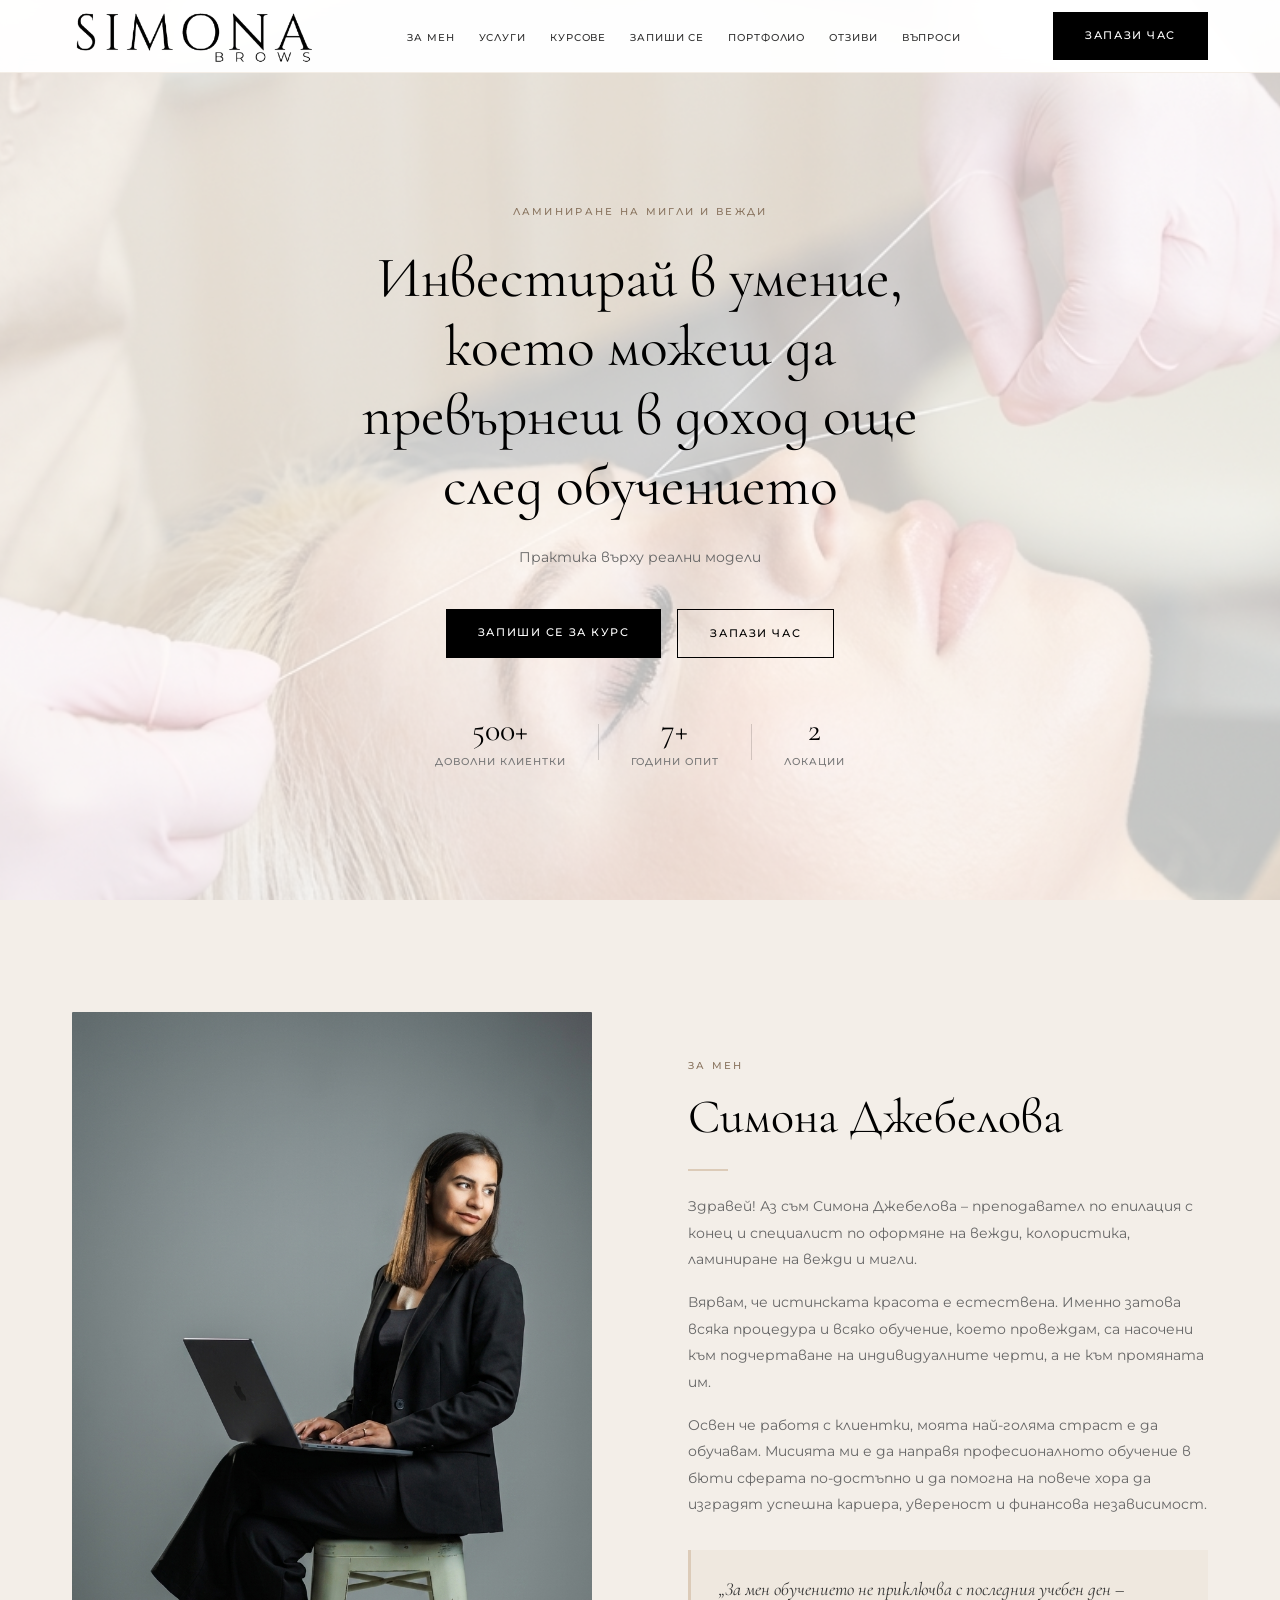
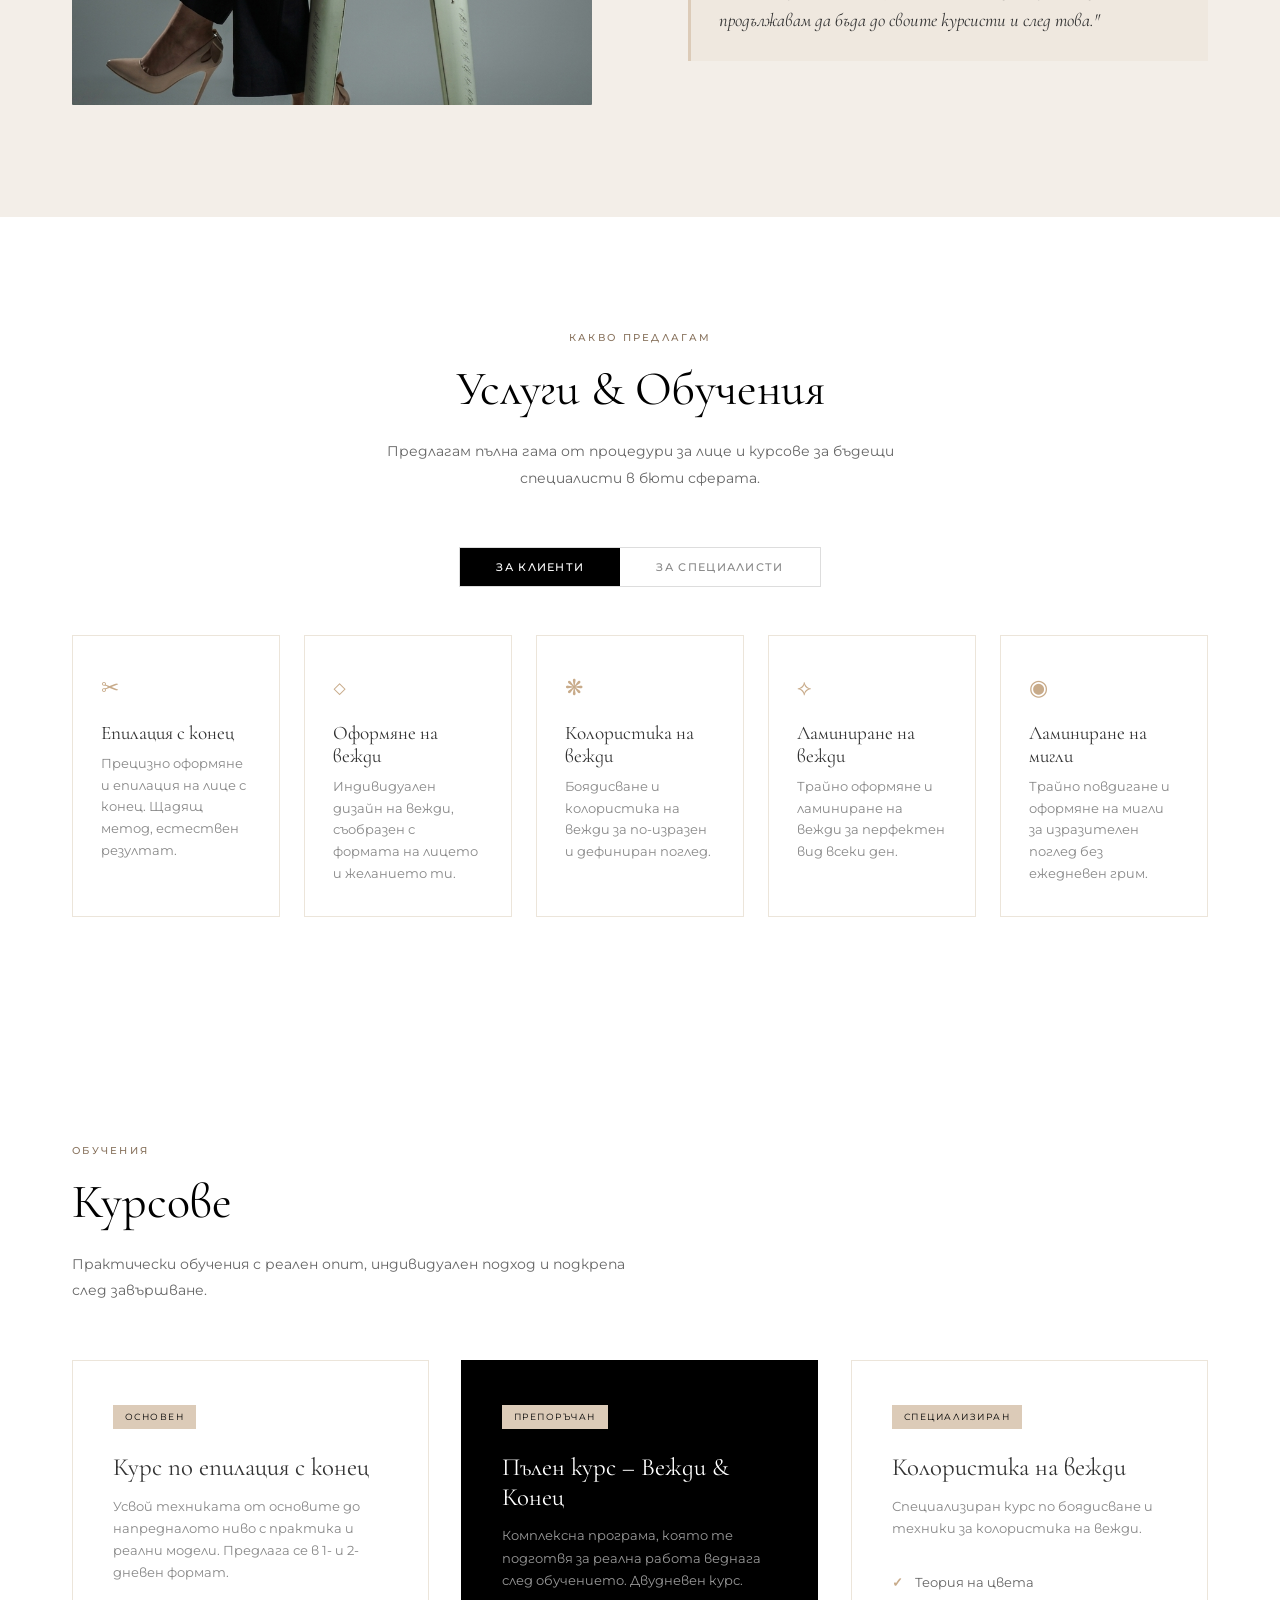
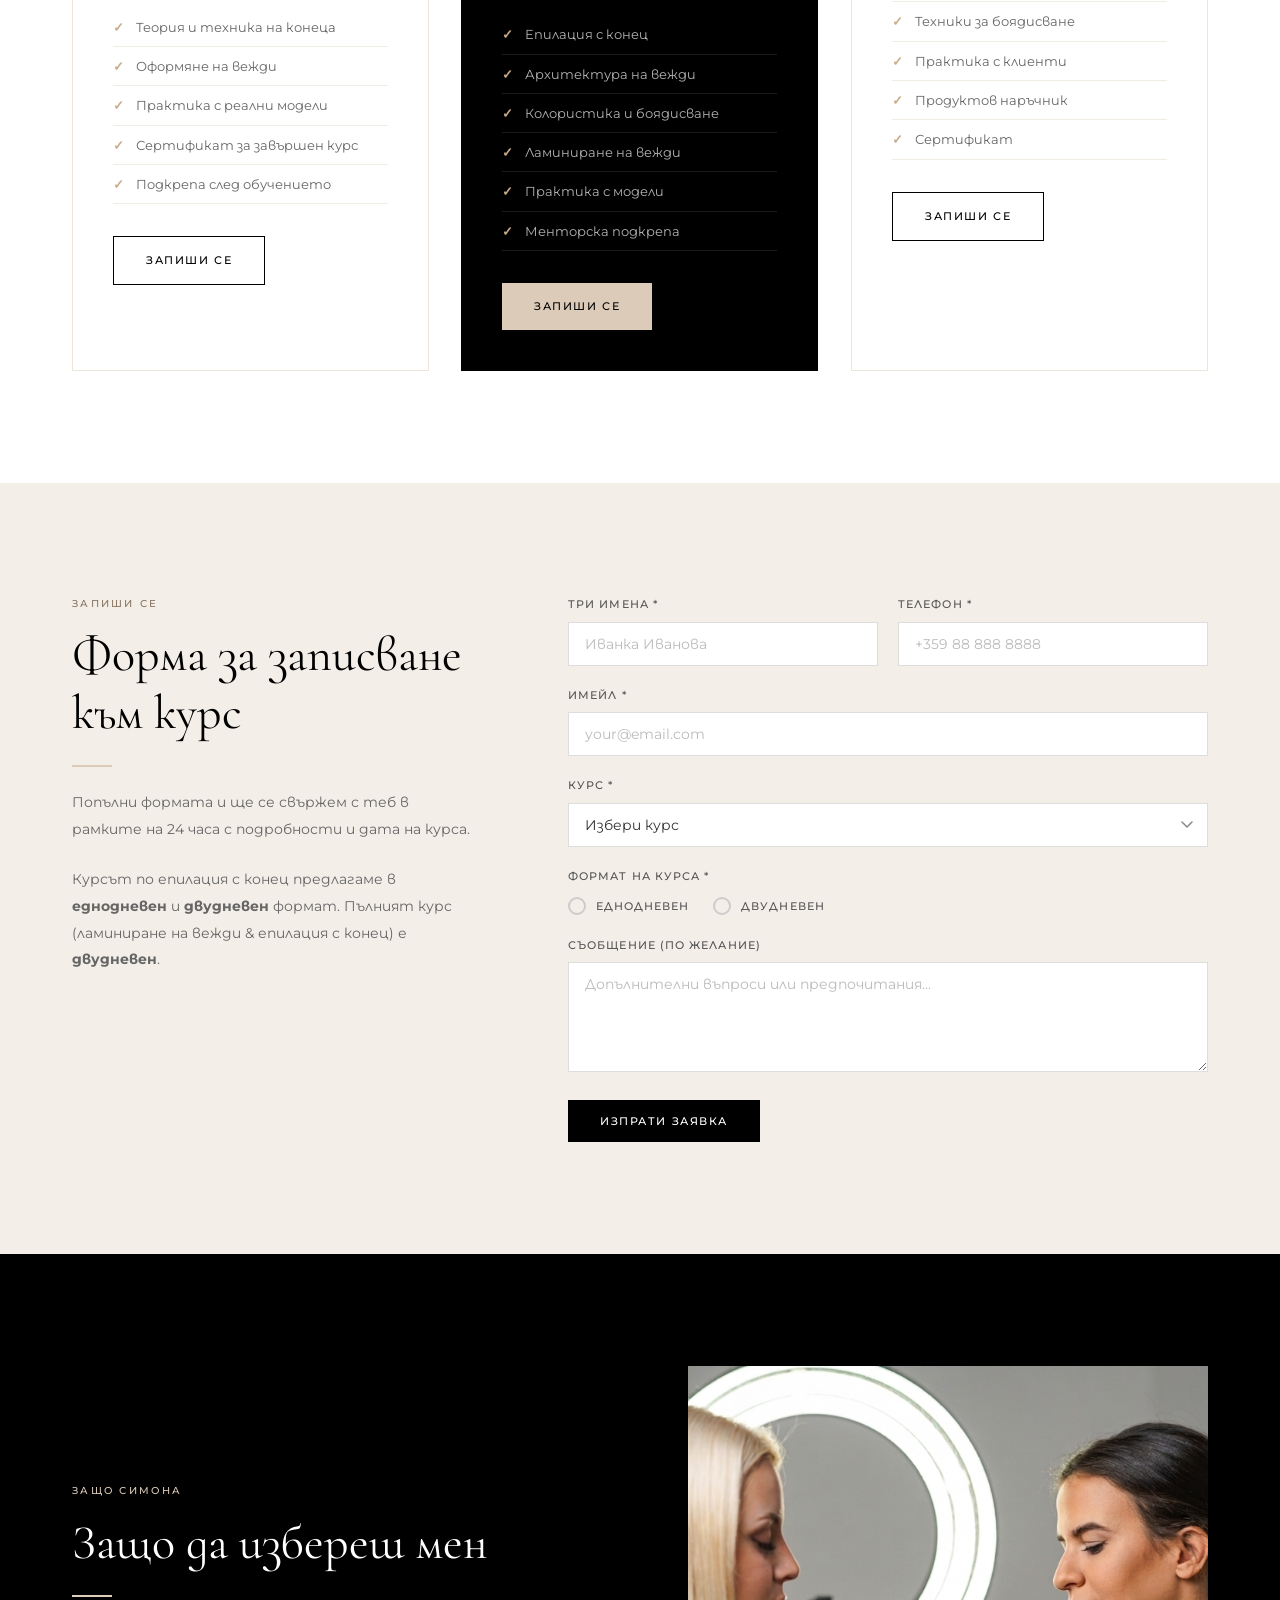
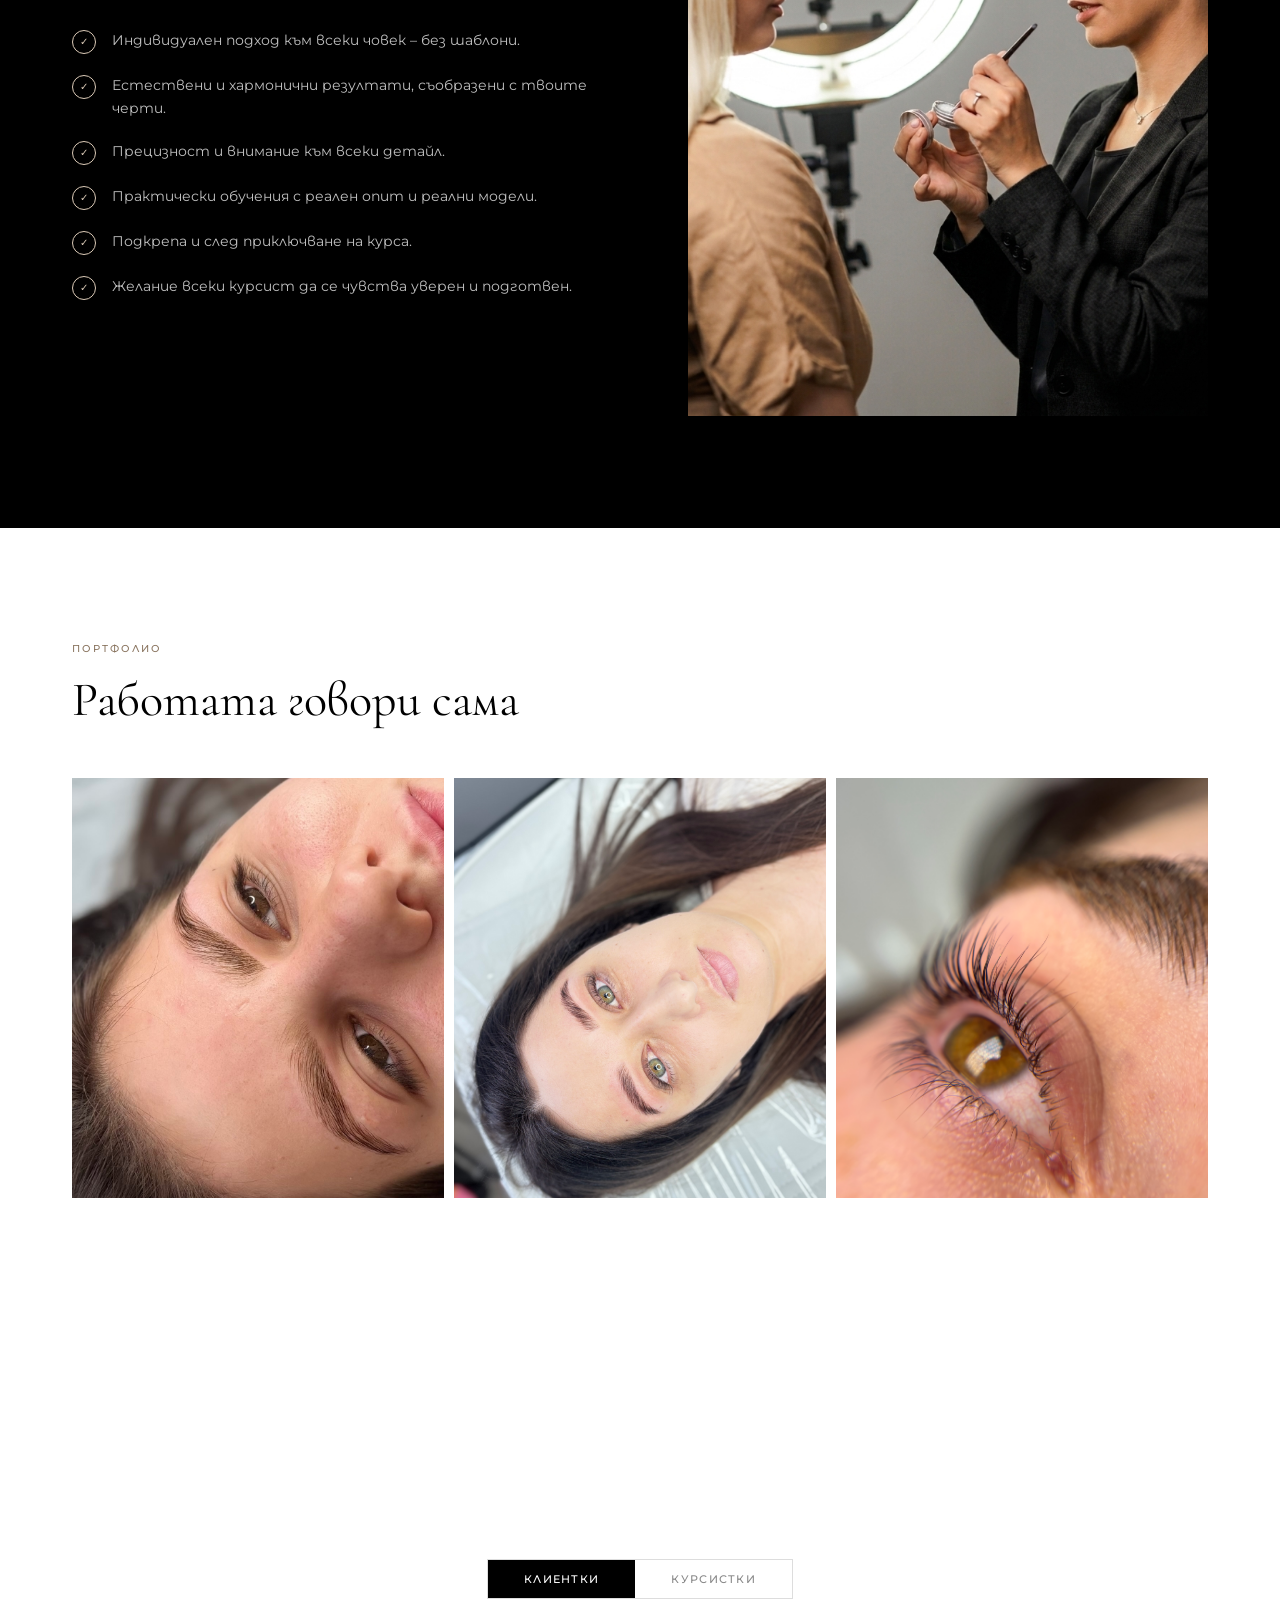
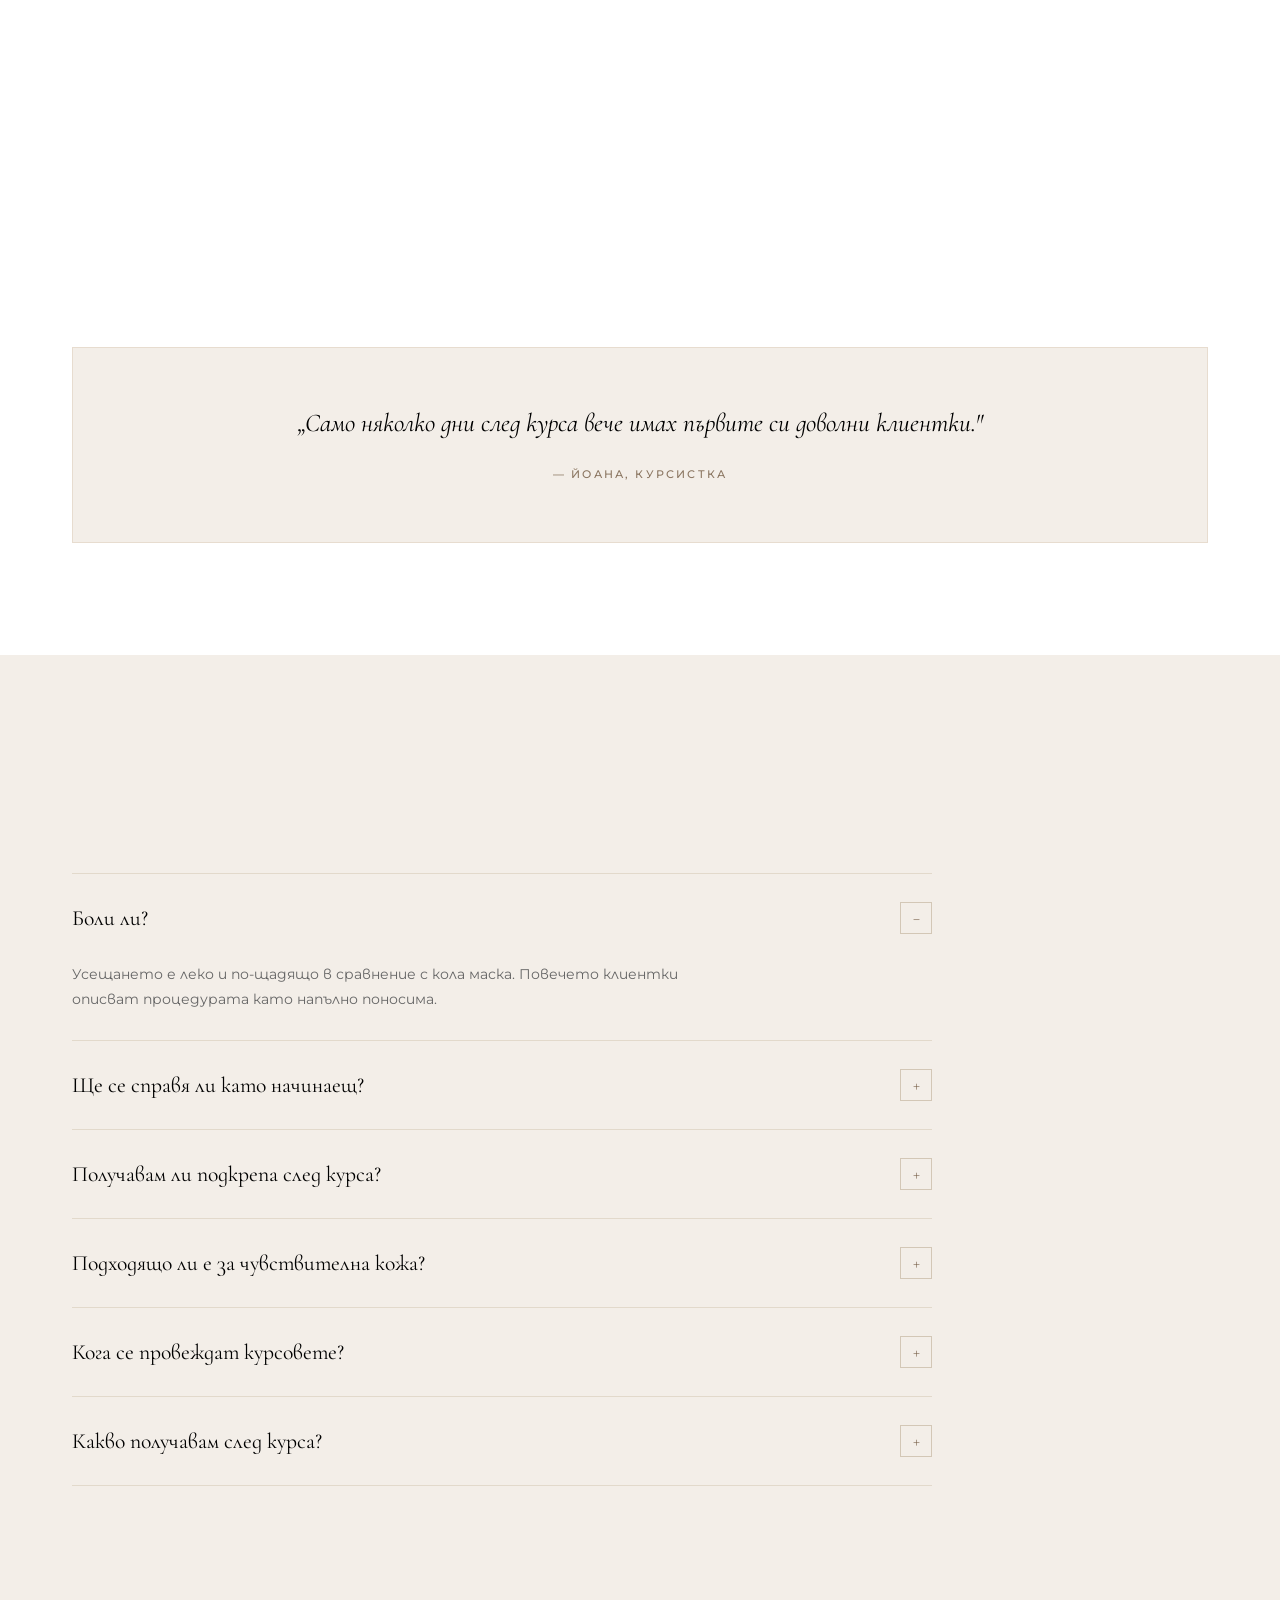
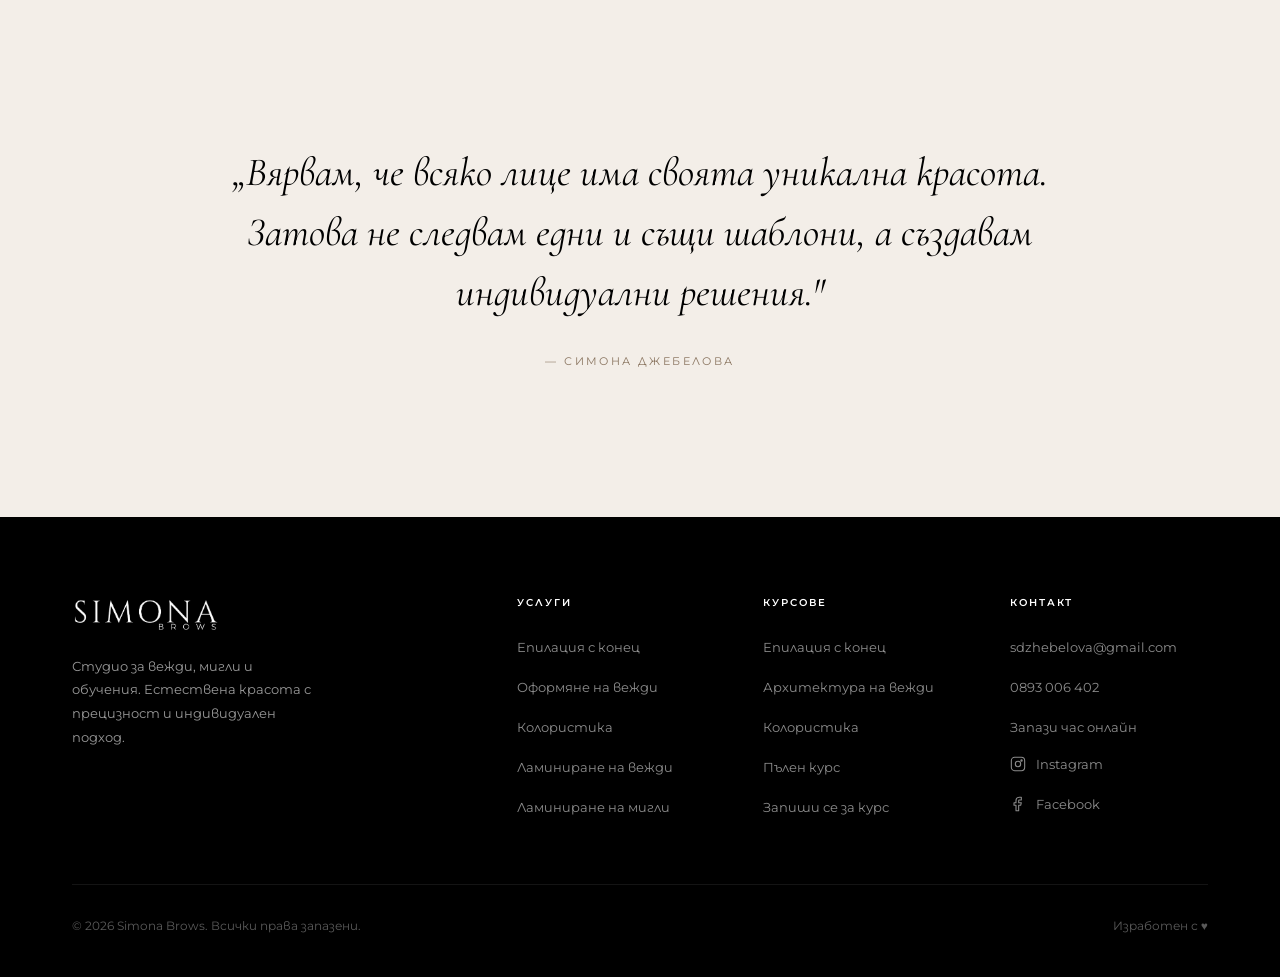
==== commit 3df330bb: "Update copy, remove methods section, fix course offerings and contact info Remove the Methods sectio" ====
--- a/index.html
+++ b/index.html
@@ -276,37 +276,6 @@
     .svc-icon { font-size: 1.4rem; color: var(--gold2); margin-bottom: 1rem; }
     .svc-card h3 { font-size: 1.2rem; margin-bottom: 0.5rem; }
     .svc-card p  { font-size: 0.82rem; color: #888; line-height: 1.65; }
-
-    /* ── METHODS ── */
-    .methods { background: var(--cream); padding: 7rem 0; }
-    .methods-intro { margin-bottom: 3rem; }
-    .methods-grid {
-      display: grid; grid-template-columns: 1fr 1fr; gap: 2rem;
-    }
-    .method-card {
-      background: var(--white); padding: 3rem;
-      border: 1px solid rgba(220,203,184,0.6);
-    }
-    .method-card:hover { box-shadow: 0 8px 20px rgba(140,110,70,0.06), 0 24px 48px rgba(140,110,70,0.12); }
-    .method-icon { font-size: 1.8rem; color: var(--gold2); margin-bottom: 1.5rem; }
-    .method-meta {
-      font-size: 0.62rem; letter-spacing: 0.2em; text-transform: uppercase;
-      color: #8a7560; margin-bottom: 0.6rem;
-    }
-    .method-card h3 { font-size: 1.9rem; margin-bottom: 1rem; }
-    .method-card p  { font-size: 0.87rem; color: #666; margin-bottom: 1.75rem; line-height: 1.7; }
-    .method-list { list-style: none; }
-    .method-list li {
-      font-size: 0.85rem; color: var(--dark);
-      padding: 0.55rem 0;
-      border-bottom: 1px solid #f0ebe4;
-      display: flex; align-items: center; gap: 0.8rem;
-    }
-    .method-list li::before {
-      content: '';
-      width: 6px; height: 6px;
-      background: var(--gold2); border-radius: 50%; flex-shrink: 0;
-    }
 
     /* ── COURSES ── */
     .courses { padding: 7rem 0; }
@@ -446,7 +415,7 @@
     .gallery-grid {
       display: grid;
       grid-template-columns: repeat(3, 1fr);
-      grid-template-rows: 340px 340px;
+      grid-template-rows: 420px;
       gap: 10px;
     }
     .gallery-item { overflow: hidden; position: relative; }
@@ -464,7 +433,6 @@
 
     .testimonials-panel { display: none; grid-template-columns: repeat(3, 1fr); gap: 2rem; }
     .testimonials-panel.active { display: grid; }
-    .testimonials-panel.two-col { grid-template-columns: repeat(2, 1fr); max-width: 820px; margin: 0 auto; }
 
     .testimonial-card {
       display: flex; flex-direction: column; justify-content: space-between;
@@ -586,8 +554,6 @@
       .about-grid { grid-template-columns: 1fr; gap: 3rem; }
       .about-photo { aspect-ratio: 16/10; max-height: 380px; }
 
-      .methods-grid { grid-template-columns: 1fr; }
-
       .courses-grid { grid-template-columns: 1fr; }
 
       .enroll-inner { grid-template-columns: 1fr; gap: 3rem; }
@@ -597,12 +563,12 @@
       .why-photo { aspect-ratio: 16/9; }
 
       .gallery-grid {
-        grid-template-columns: 1fr 1fr;
-        grid-template-rows: 220px 220px 220px;
+        grid-template-columns: 1fr;
+        grid-template-rows: auto;
       }
+      .gallery-item { height: 280px; }
 
       .testimonials-panel { grid-template-columns: 1fr; }
-      .testimonials-panel.two-col { grid-template-columns: 1fr; }
       .faq-answer { padding-right: 0; }
 
       .footer-grid { grid-template-columns: 1fr 1fr; }
@@ -612,7 +578,7 @@
 
     @media (max-width: 600px) {
       .about { padding: 5rem 0; }
-      .services, .methods, .courses, .why, .gallery, .courses, .testimonials, .faq { padding: 5rem 0; }
+      .services, .courses, .why, .gallery, .testimonials, .faq { padding: 5rem 0; }
       .philosophy { padding: 6rem 0; }
       .faq-question { font-size: 1.15rem; }
       .hero h1 { font-size: 2.5rem; }
@@ -623,7 +589,6 @@
       .gallery-item { height: 260px; }
       .footer-grid { grid-template-columns: 1fr; }
       .footer-brand { grid-column: span 1; }
-      .method-card { padding: 2rem 1.5rem; }
     }
   </style>
 </head>
@@ -638,7 +603,6 @@
     <ul class="nav-links">
       <li><a href="#about">За мен</a></li>
       <li><a href="#services">Услуги</a></li>
-      <li><a href="#methods">Методи</a></li>
       <li><a href="#courses">Курсове</a></li>
       <li><a href="#enroll">Запиши се</a></li>
       <li><a href="#gallery">Портфолио</a></li>
@@ -656,7 +620,6 @@
 <div class="mobile-nav" id="mobileNav">
   <a href="#about"    onclick="toggleMenu()">За мен</a>
   <a href="#services" onclick="toggleMenu()">Услуги</a>
-  <a href="#methods"  onclick="toggleMenu()">Методи</a>
   <a href="#courses"  onclick="toggleMenu()">Курсове</a>
   <a href="#enroll"   onclick="toggleMenu()">Запиши се за курс</a>
   <a href="#gallery"  onclick="toggleMenu()">Портфолио</a>
@@ -672,9 +635,9 @@
     <img src="galery/Gemini_Generated_Image_q8k770q8k770q8k7.png" alt="Епилация с конец">
   </div>
   <div class="hero-content">
-    <p class="hero-eyebrow">Обучение · Епилация с конец · Ламиниране</p>
-    <h1>Научи се и започни да работиш още след курса</h1>
-    <p class="lead">Реална практика върху модели + подкрепа след обучението</p>
+    <p class="hero-eyebrow">Ламиниране на мигли и вежди</p>
+    <h1>Инвестирай в умение, което можеш да превърнеш в доход още след обучението</h1>
+    <p class="lead">Практика върху реални модели</p>
     <div class="hero-buttons">
       <a href="#enroll" class="btn btn-dark">Запиши се за курс</a>
       <a href="https://www.fresha.com/bg/a/brows-simona-sandanski-ulitsa-boris-sarafov-mvw72izg/booking?menu=true&share=true&pId=1267190&dppub=true&employeeId=3069783&cartId=dbf866ec-403e-45ed-80c6-7b0191de5830" target="_blank" rel="noopener" class="btn btn-outline">Запази час</a>
@@ -800,46 +763,6 @@
 </section>
 
 
-<!-- ═══ METHODS ═══ -->
-<section class="methods" id="methods">
-  <div class="container">
-    <div class="methods-intro">
-      <p class="section-label">Метод</p>
-      <h2 class="section-title">Щадящ & Прецизен</h2>
-    </div>
-    <div class="methods-grid">
-
-      <div class="method-card">
-        <div class="method-icon">✂</div>
-        <p class="method-meta">Метод 01</p>
-        <h3>Епилация с конец</h3>
-        <p>Прецизно оформяне на вежди и епилация на лицето с конец. Естествен резултат, щадящ за кожата.</p>
-        <ul class="method-list">
-          <li>Вежди</li>
-          <li>Горна устна</li>
-          <li>Брадичка</li>
-          <li>Страни на лицето</li>
-        </ul>
-      </div>
-
-      <div class="method-card">
-        <div class="method-icon">◉</div>
-        <p class="method-meta">Метод 02</p>
-        <h3>Ламиниране на мигли</h3>
-        <p>Трайно повдигане и оформяне на естествените мигли. Изразителен поглед без ежедневен грим.</p>
-        <ul class="method-list">
-          <li>Повдигане на мигли</li>
-          <li>Оформяне и завиване</li>
-          <li>Хранително ламиниране</li>
-          <li>Траен ефект до 6–8 седмици</li>
-        </ul>
-      </div>
-
-    </div>
-  </div>
-</section>
-
-
 <!-- ═══ COURSES ═══ -->
 <section class="courses" id="courses">
   <div class="container">
@@ -854,7 +777,7 @@
         <div class="course-head">
           <span class="course-badge">Основен</span>
           <h3>Курс по епилация с конец</h3>
-          <p>Усвой техниката от основите до напредналото ниво с практика и реални модели.</p>
+          <p>Усвой техниката от основите до напредналото ниво с практика и реални модели. Предлага се в 1- и 2-дневен формат.</p>
         </div>
         <div class="course-body">
           <ul class="course-list">
@@ -872,7 +795,7 @@
         <div class="course-head">
           <span class="course-badge">Препоръчан</span>
           <h3>Пълен курс – Вежди & Конец</h3>
-          <p>Комплексна програма, която те подготвя за реална работа веднага след обучението.</p>
+          <p>Комплексна програма, която те подготвя за реална работа веднага след обучението. Двудневен курс.</p>
         </div>
         <div class="course-body">
           <ul class="course-list">
@@ -919,7 +842,7 @@
         <h2 class="section-title">Форма за записване към курс</h2>
         <div class="divider"></div>
         <p class="section-body">Попълни формата и ще се свържем с теб в рамките на 24 часа с подробности и дата на курса.</p>
-        <p class="section-body" style="margin-top:1.5rem">Всеки курс се предлага в два формата – <strong>еднодневен</strong> (интензивна програма за един ден) и <strong>двудневен</strong> (по-разпределена практика с повече работа с модели).</p>
+        <p class="section-body" style="margin-top:1.5rem">Курсът по епилация с конец предлагаме в <strong>еднодневен</strong> и <strong>двудневен</strong> формат. Пълният курс (ламиниране на вежди & епилация с конец) е <strong>двудневен</strong>.</p>
       </div>
 
       <div>
@@ -945,7 +868,7 @@
               <option value="Курс по епилация с конец">Курс по епилация с конец</option>
               <option value="Пълен курс – Вежди &amp; Конец">Пълен курс – Вежди &amp; Конец</option>
               <option value="Колористика на вежди">Колористика на вежди</option>
-              <option value="Ламиниране на вежди и мигли">Ламиниране на вежди и мигли</option>
+              <option value="Ламиниране на вежди">Ламиниране на вежди</option>
             </select>
           </div>
           <div class="form-group">
@@ -1013,22 +936,13 @@
     </div>
     <div class="gallery-grid">
       <div class="gallery-item">
-        <img src="galery/IMG_9375.jpeg" alt="Епилация с конец">
-      </div>
-      <div class="gallery-item">
         <img src="galery/IMG_8542.jpeg" alt="Процедура">
-      </div>
-      <div class="gallery-item">
-        <img src="galery/IMG_8053.jpeg" alt="Симона Бровс">
       </div>
       <div class="gallery-item">
         <img src="galery/IMG_7003.jpeg" alt="Студио">
       </div>
       <div class="gallery-item">
         <img src="galery/IMG_6693.jpeg" alt="Резултат">
-      </div>
-      <div class="gallery-item">
-        <img src="galery/IMG_6434.jpeg" alt="Резултат">
       </div>
     </div>
   </div>
@@ -1072,7 +986,7 @@
       </div>
     </div>
 
-    <div id="students-reviews" class="tab-panel testimonials-panel two-col" data-group="testimonials">
+    <div id="students-reviews" class="tab-panel testimonials-panel" data-group="testimonials">
       <div class="testimonial-card">
         <div>
           <div class="testimonial-stars">★★★★★</div>
@@ -1086,6 +1000,13 @@
           <p class="testimonial-quote">„Само няколко дни след курса вече имах първите си доволни клиентки."</p>
         </div>
         <div class="testimonial-author"><span class="line"></span><span>Йоана</span></div>
+      </div>
+      <div class="testimonial-card">
+        <div>
+          <div class="testimonial-stars">★★★★★</div>
+          <p class="testimonial-quote">„Благодаря ти за търпението, професионализма и ценните знания, които ми предаде по време на обучението по почистване с конец. Научих много и се чувствам много по-уверена благодарение на теб! Благодаря ти за всичко, вниманието към детайла и истинската страст към това, което правиш."</p>
+        </div>
+        <div class="testimonial-author"><span class="line"></span><span>Мария</span></div>
       </div>
     </div>
 
@@ -1204,8 +1125,8 @@
       <div class="footer-col">
         <h4>Контакт</h4>
         <ul class="footer-links">
-          <li><a href="mailto:info@simonabrows.bg">info@simonabrows.bg</a></li>
-          <li><a href="tel:+359888000000">+359 888 000 000</a></li>
+          <li><a href="mailto:sdzhebelova@gmail.com">sdzhebelova@gmail.com</a></li>
+          <li><a href="tel:+359893006402">0893 006 402</a></li>
           <li><a href="https://www.fresha.com/bg/a/brows-simona-sandanski-ulitsa-boris-sarafov-mvw72izg/booking?menu=true&share=true&pId=1267190&dppub=true&employeeId=3069783&cartId=dbf866ec-403e-45ed-80c6-7b0191de5830" target="_blank" rel="noopener">Запази час онлайн</a></li>
           <li>
             <a href="https://www.instagram.com/brows.simona/" target="_blank" rel="noopener" class="social-link">
@@ -1258,7 +1179,7 @@
       '\n\nСъобщение:\n' + (fmsg || 'Няма')
     );
 
-    window.location.href = 'mailto:info@simonabrows.bg?subject=' + subject + '&body=' + body;
+    window.location.href = 'mailto:sdzhebelova@gmail.com?subject=' + subject + '&body=' + body;
 
     form.style.display = 'none';
     document.getElementById('formSuccess').style.display = 'block';
@@ -1325,7 +1246,7 @@
 
   // ── scroll reveal ──
   const revealTargets = document.querySelectorAll(
-    '.services-header, .methods-intro, .courses-intro, .gallery-intro, .testimonials-header, .faq-header, .enroll-info, .why-content, .about-photo, .why-photo, .svc-card, .method-card, .course-card, .testimonial-card, .gallery-item'
+    '.services-header, .courses-intro, .gallery-intro, .testimonials-header, .faq-header, .enroll-info, .why-content, .about-photo, .why-photo, .svc-card, .course-card, .testimonial-card, .gallery-item'
   );
   revealTargets.forEach((el, i) => {
     el.classList.add('reveal');
@@ -1349,7 +1270,7 @@
   // ── 3D tilt on hover ──
   if (canHover && !reduceMotion) {
     const tiltTargets = document.querySelectorAll(
-      '.svc-card, .method-card, .course-card, .testimonial-card, .gallery-item, .about-photo, .why-photo'
+      '.svc-card, .course-card, .testimonial-card, .gallery-item, .about-photo, .why-photo'
     );
     tiltTargets.forEach(el => {
       el.classList.add('tilt-el');
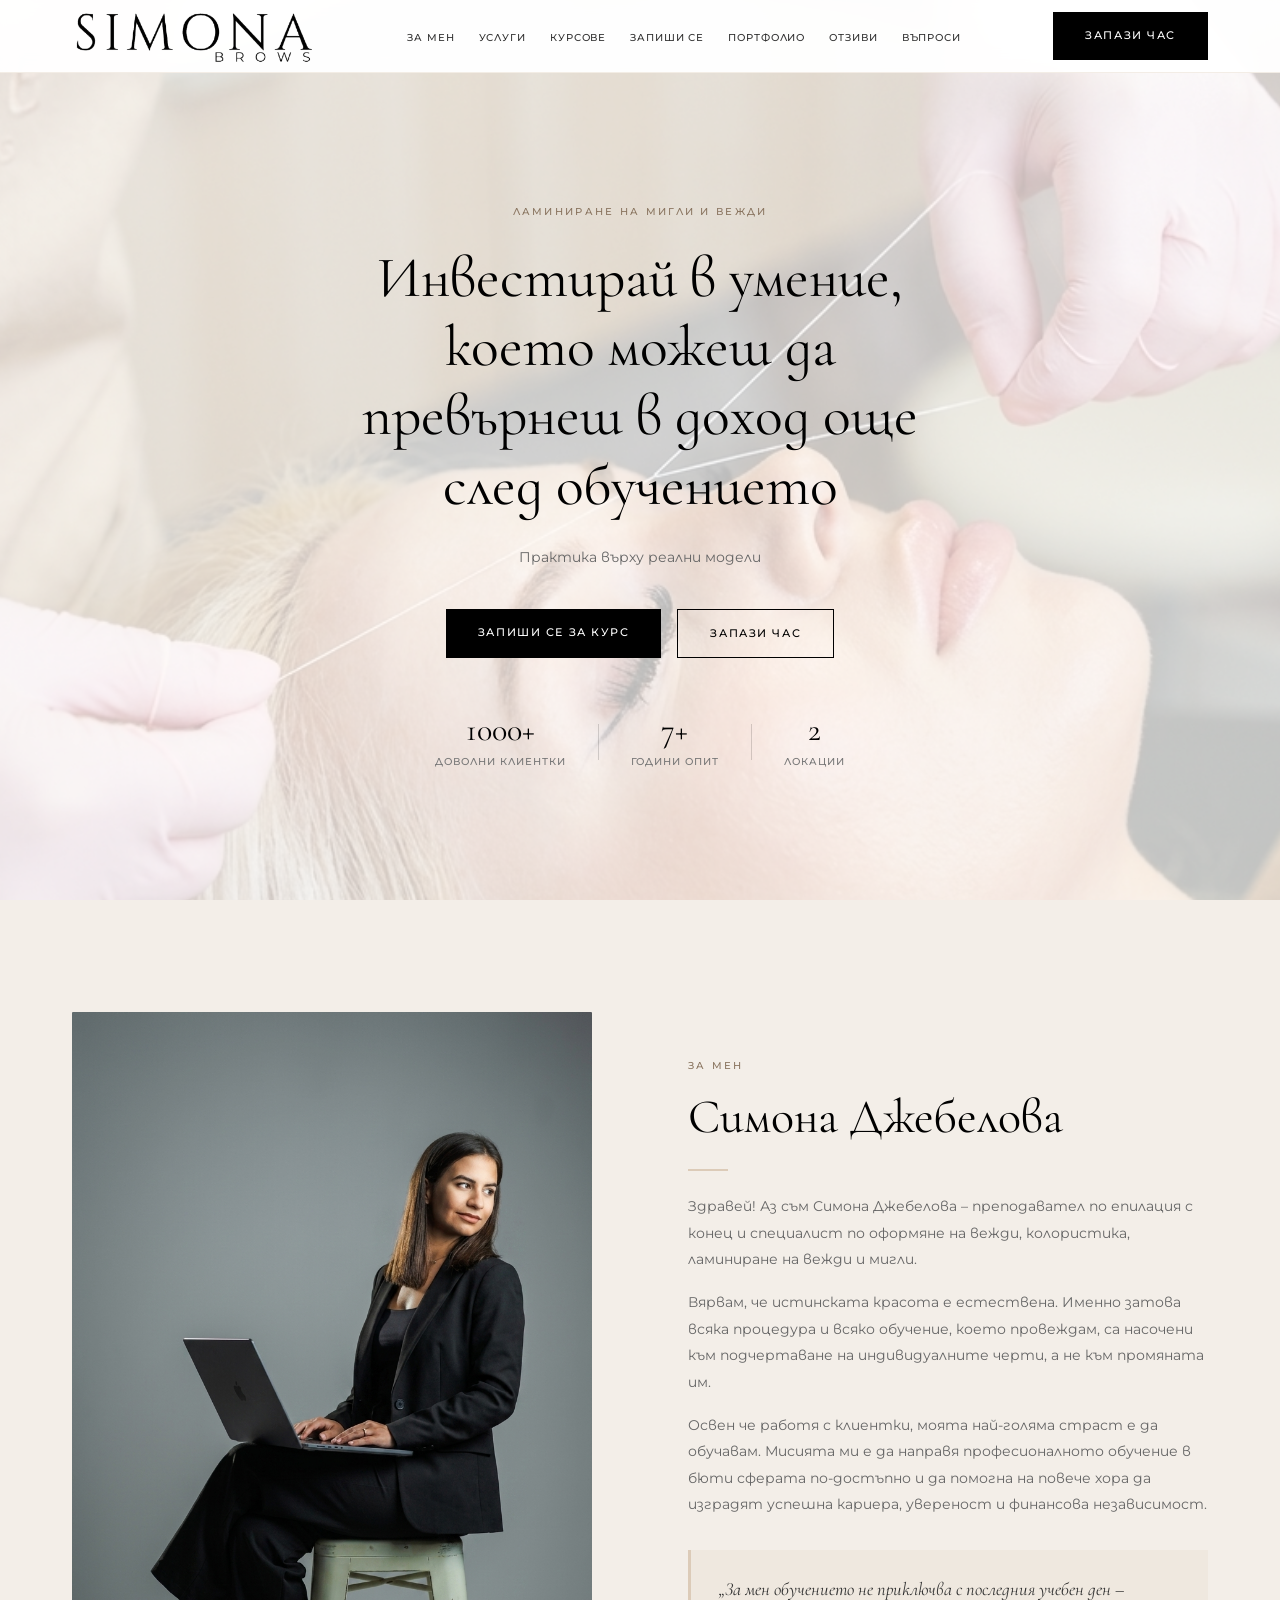
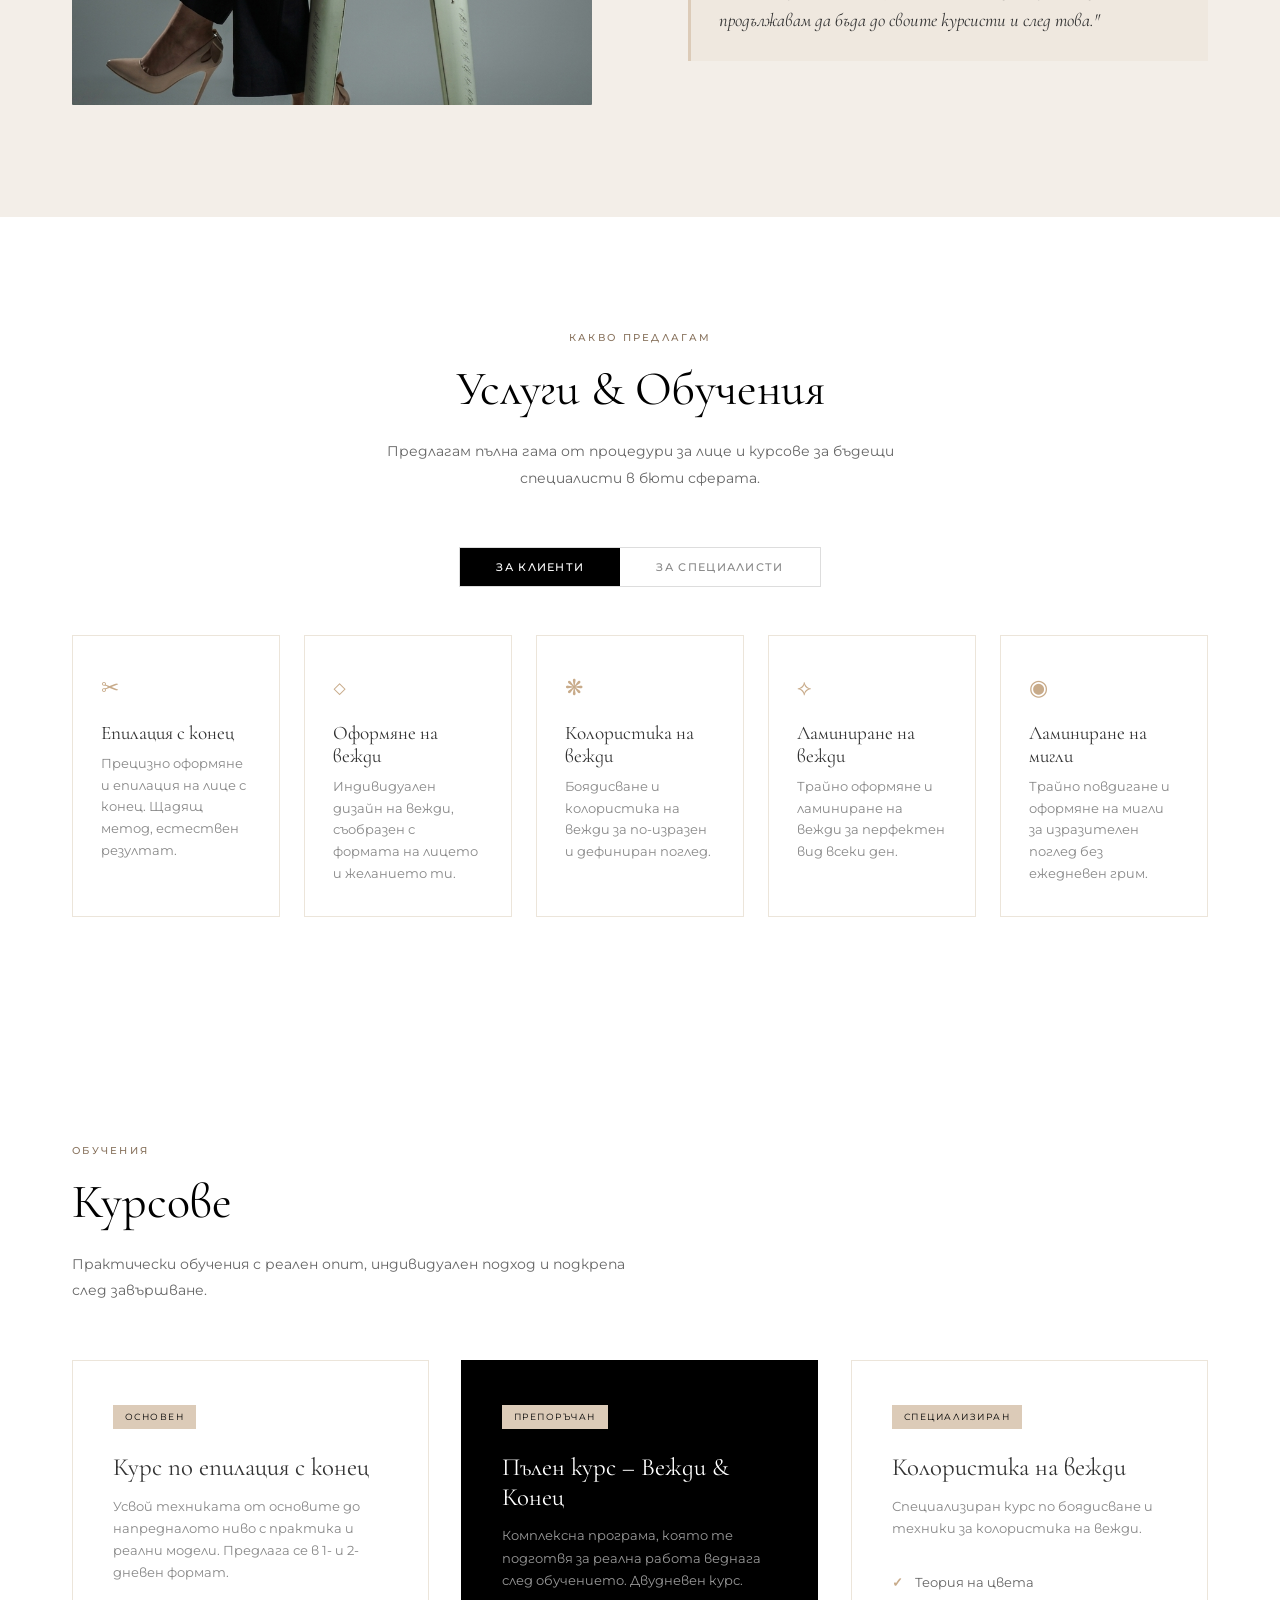
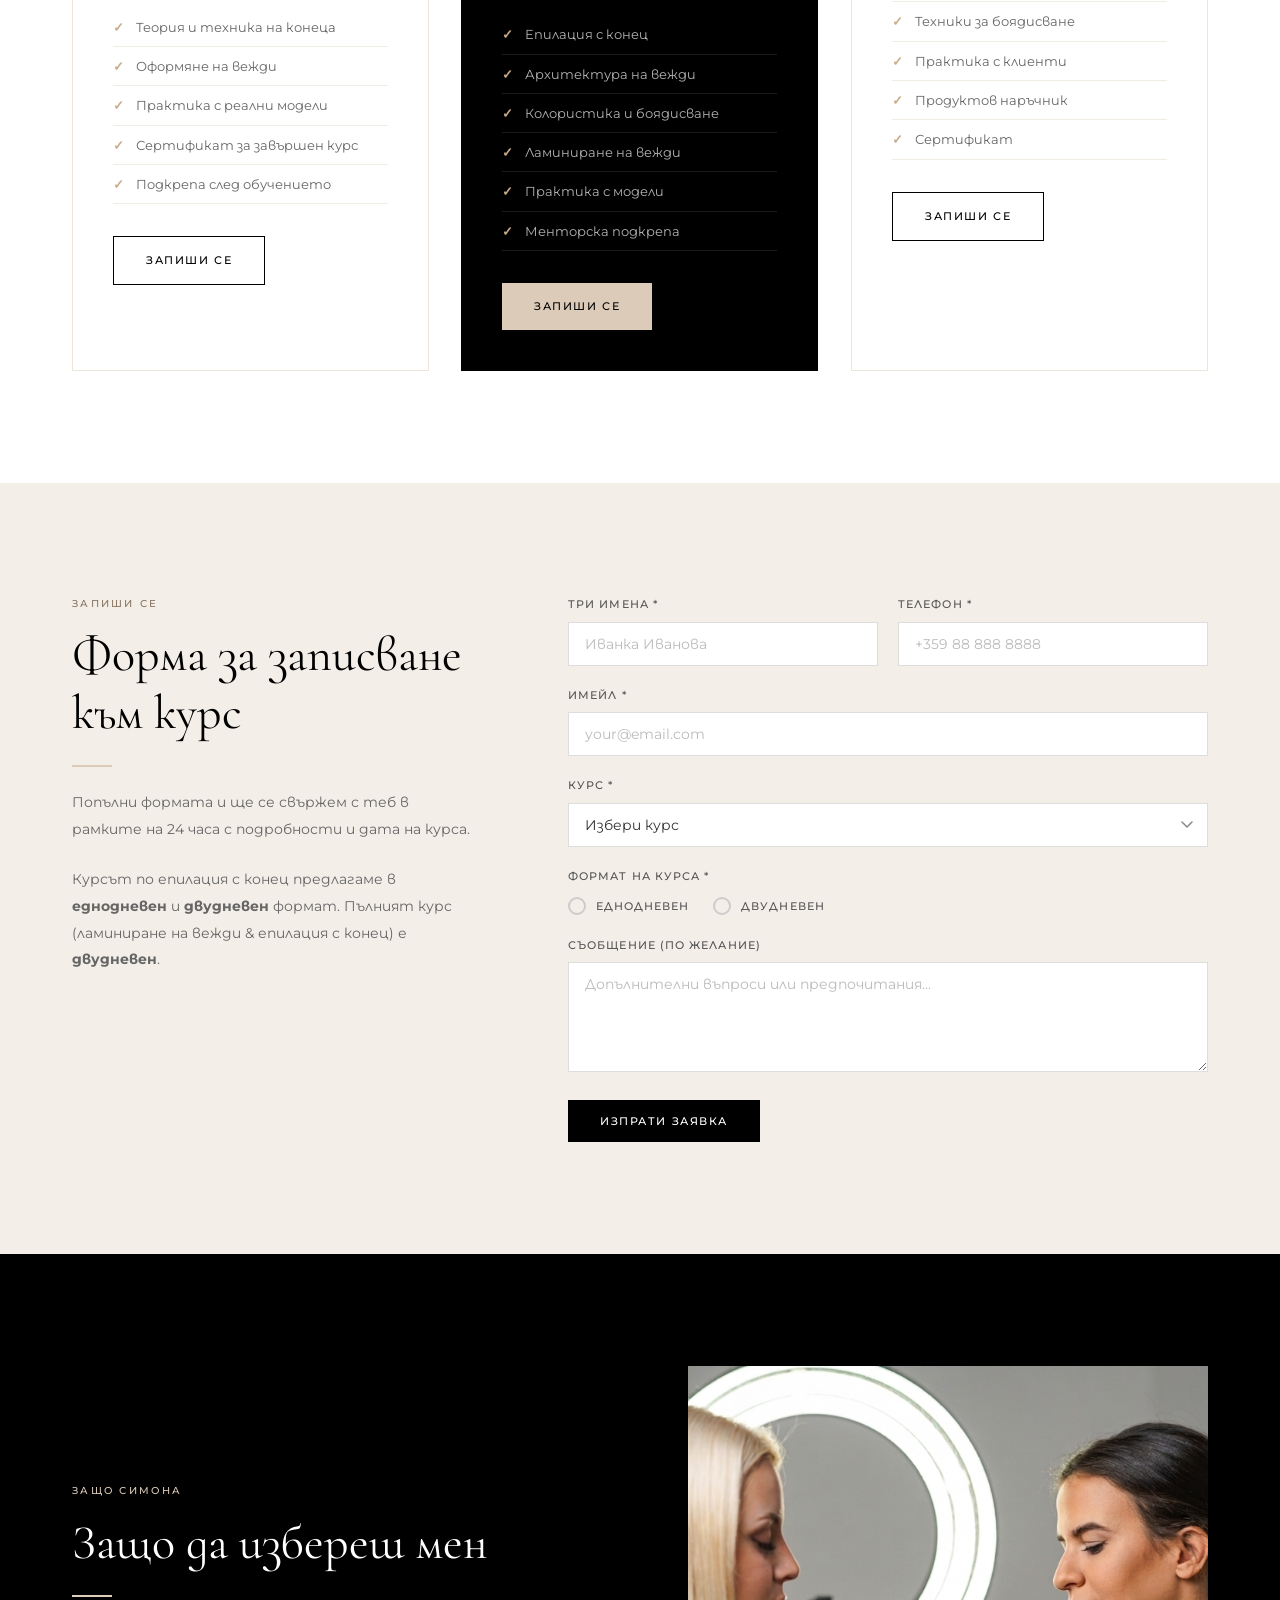
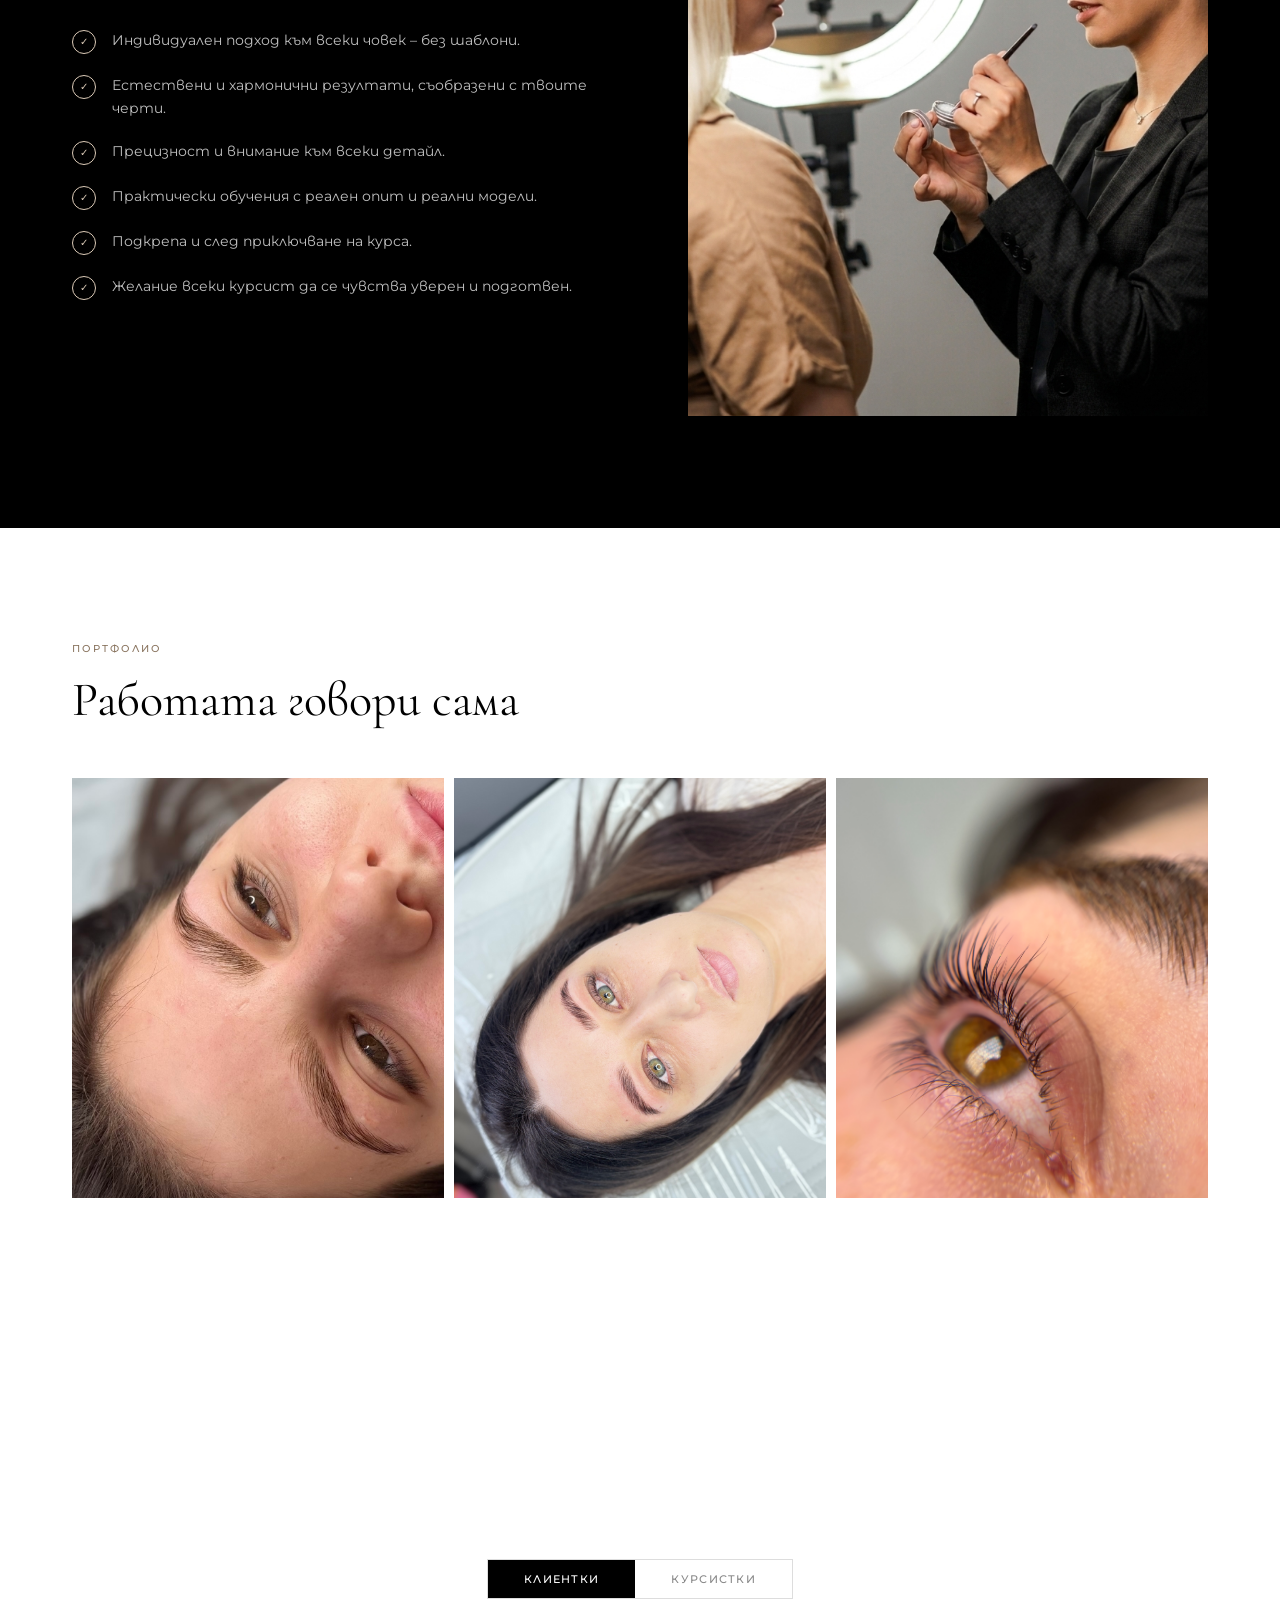
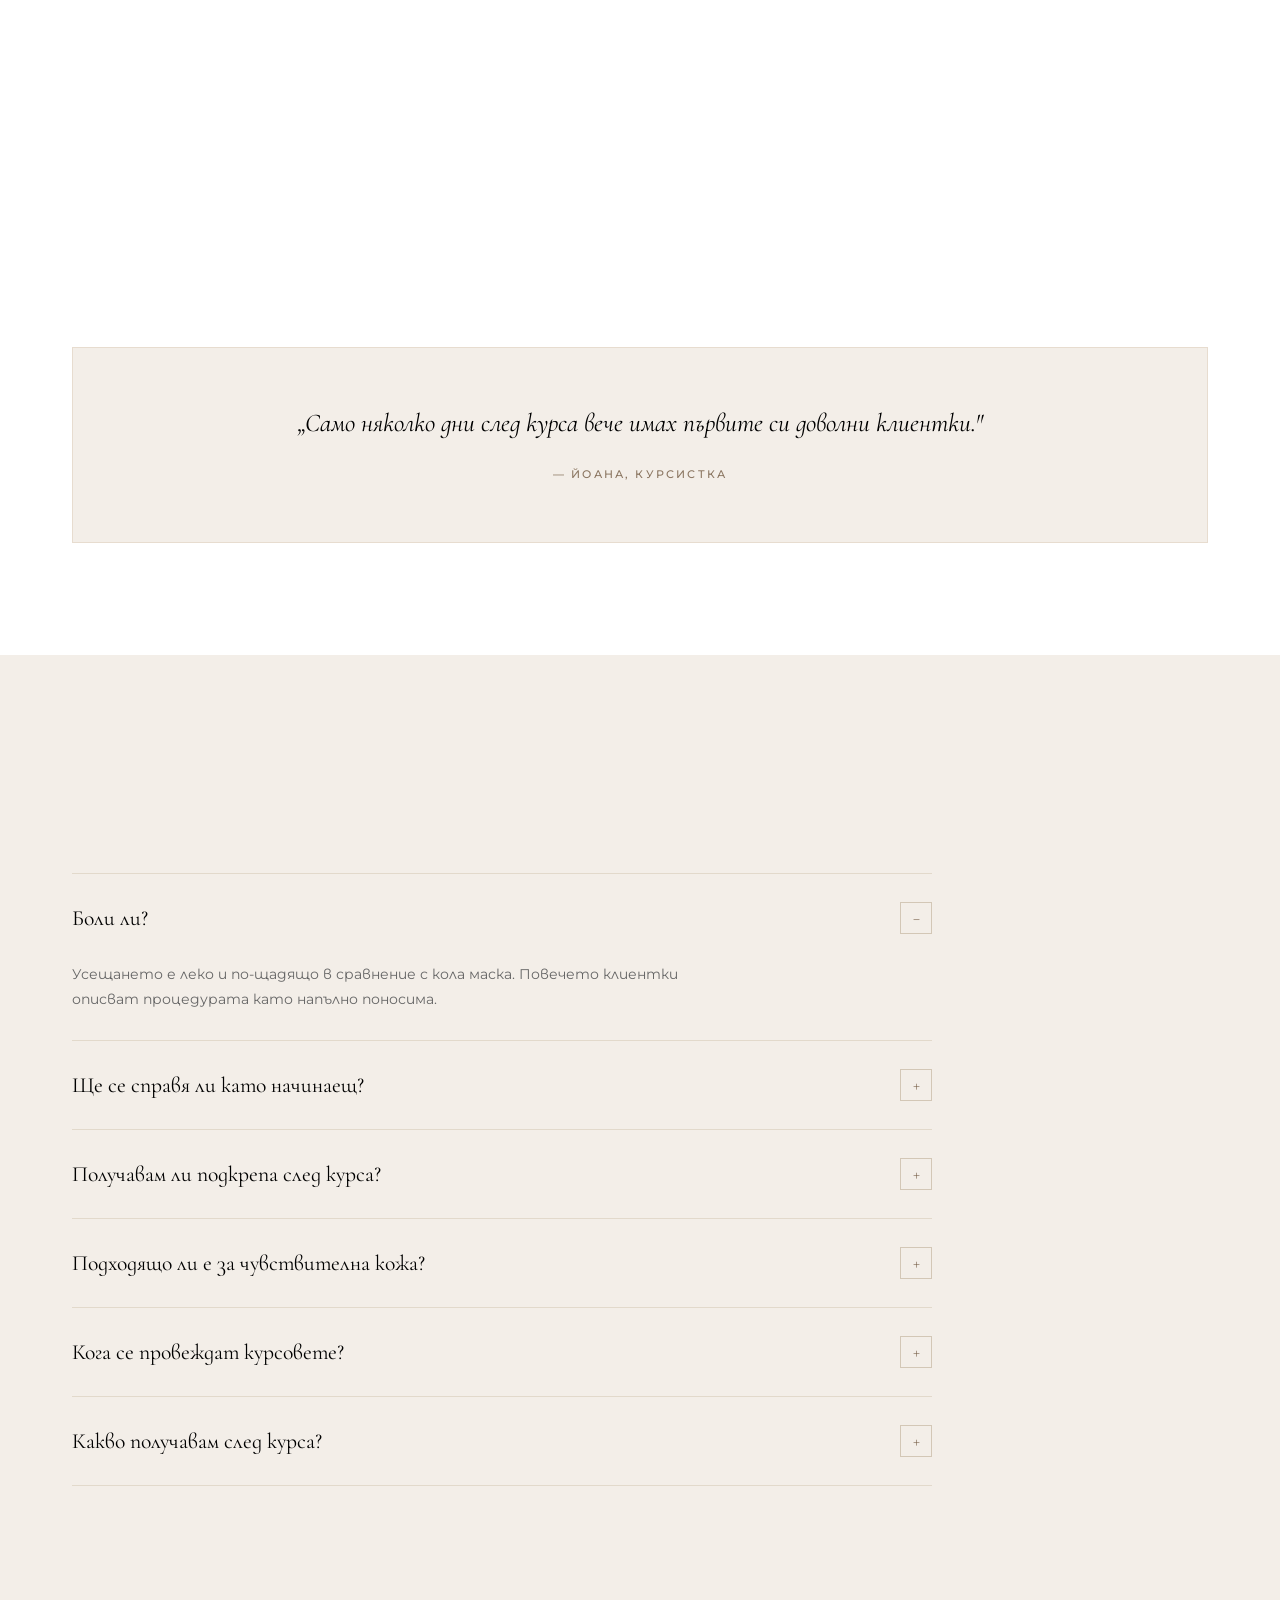
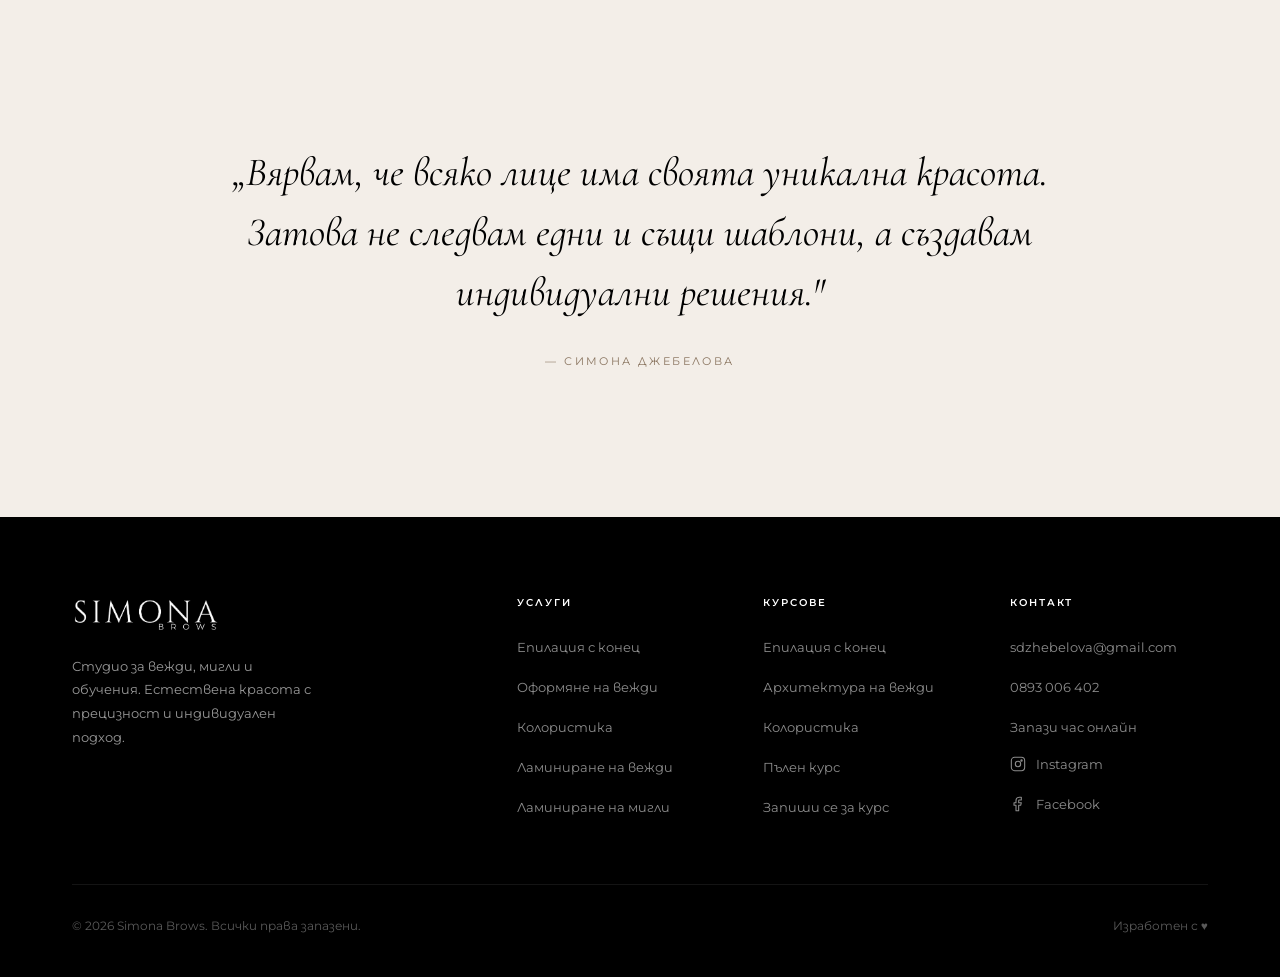
==== commit d4c78d70: "Update satisfied clients stat from 500+ to 1000+ Co-Authored-By: Claude Sonnet 5 <noreply@anthropic." ====
--- a/index.html
+++ b/index.html
@@ -644,7 +644,7 @@
     </div>
     <div class="hero-stats">
       <div>
-        <div class="stat-num" data-target="500" data-suffix="+">0</div>
+        <div class="stat-num" data-target="1000" data-suffix="+">0</div>
         <div class="stat-label">Доволни клиентки</div>
       </div>
       <div class="stat-divider"></div>
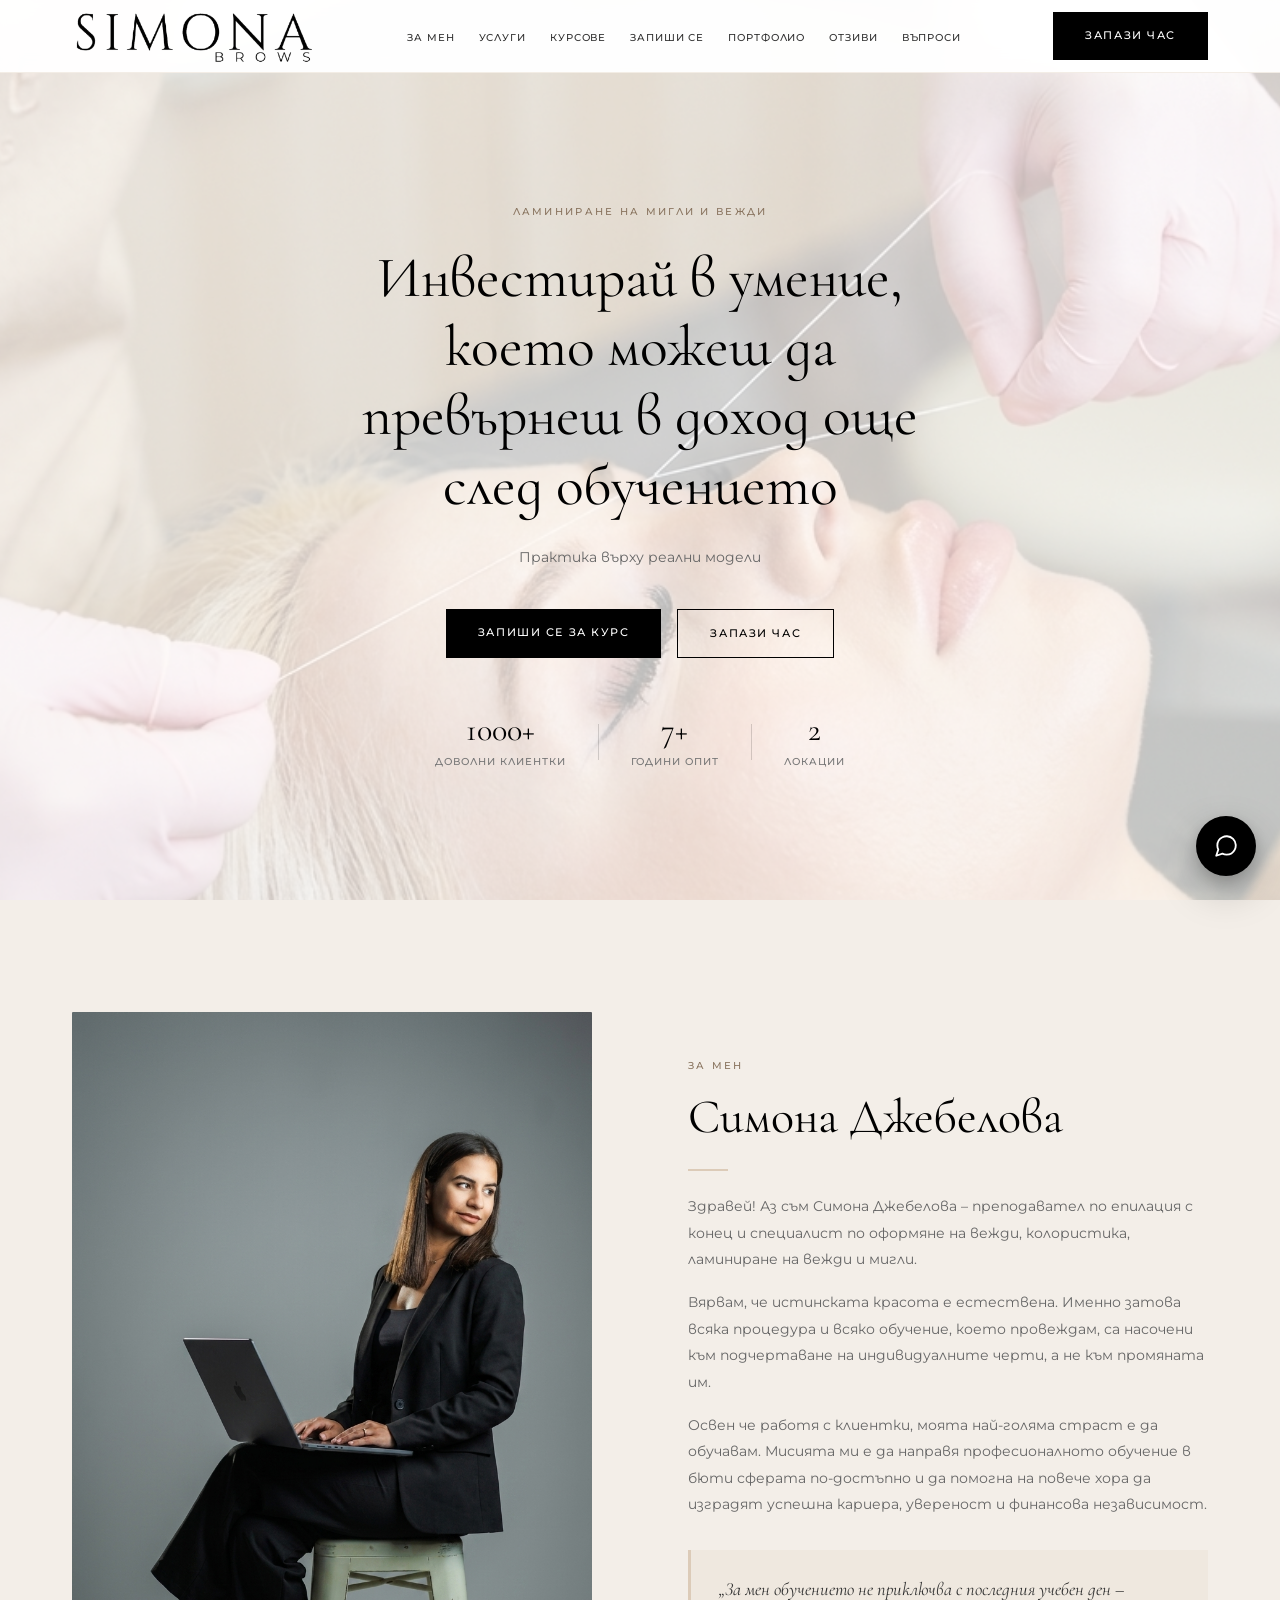
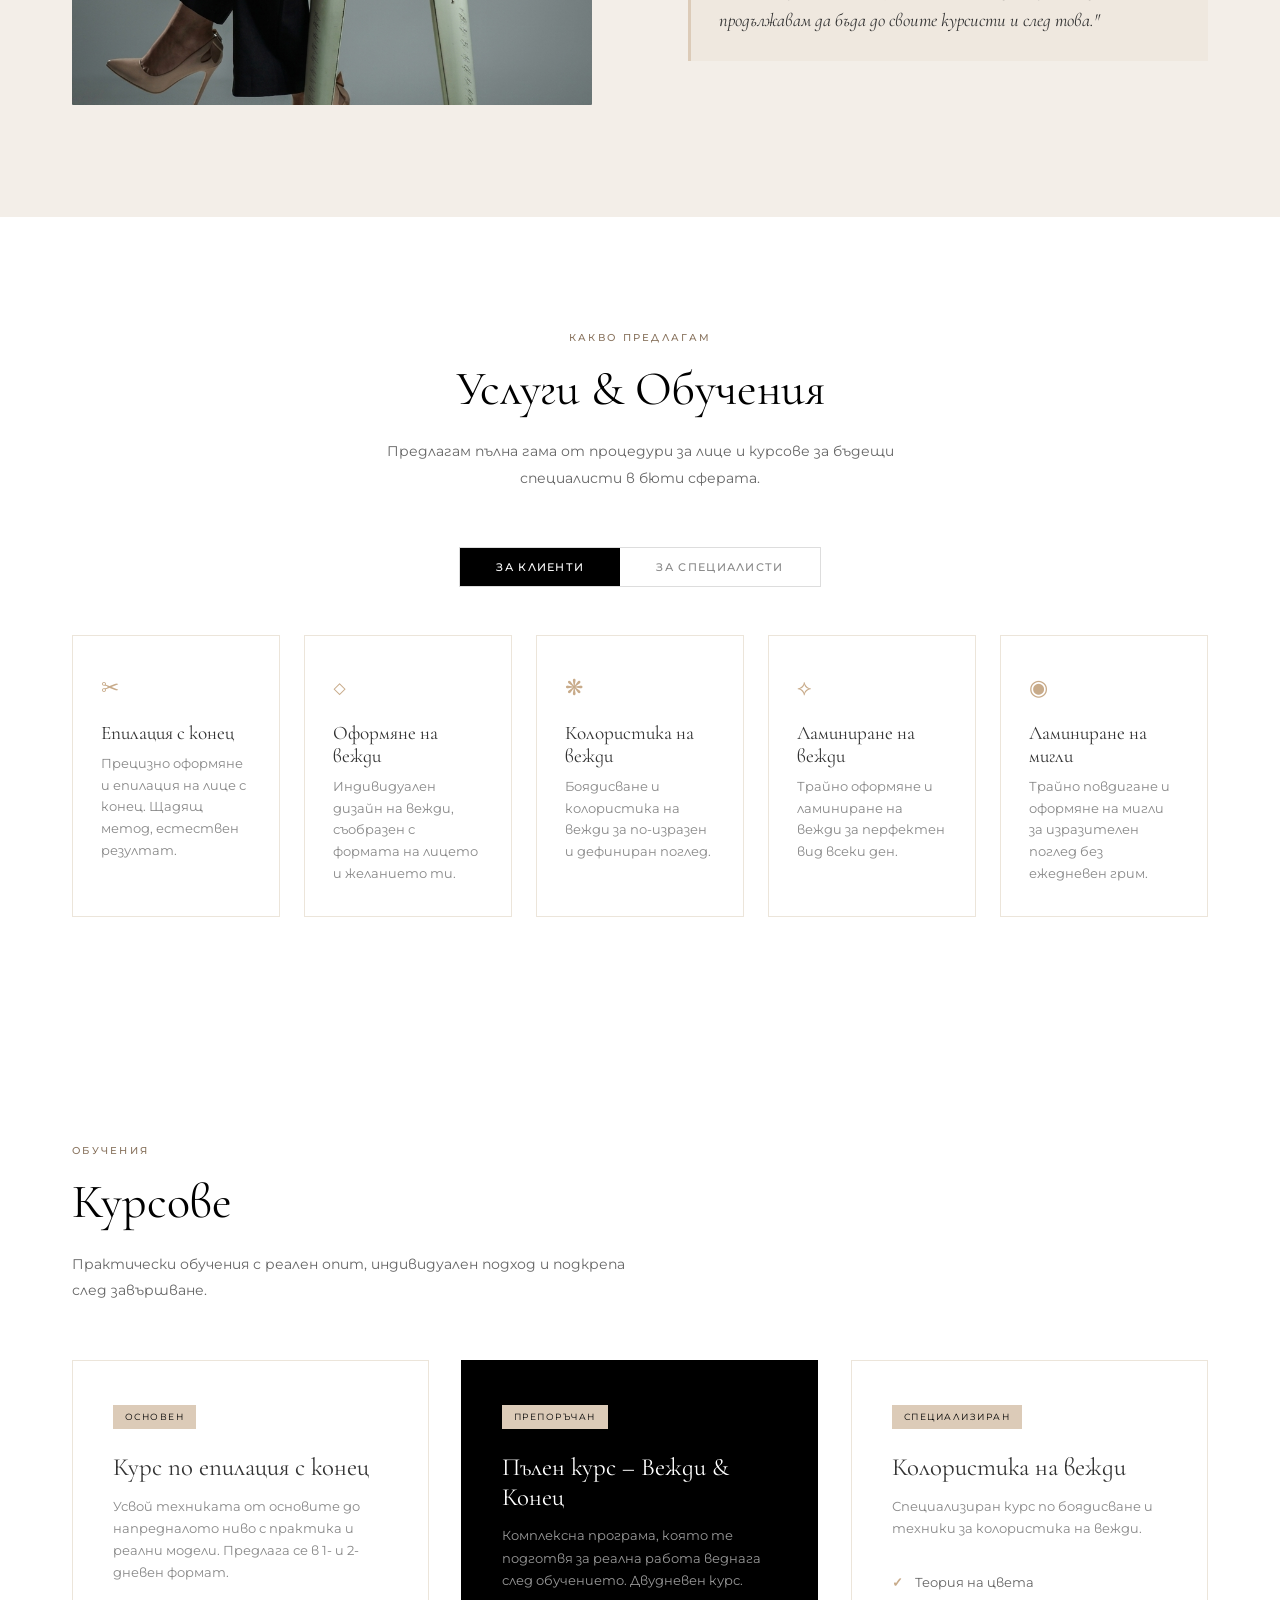
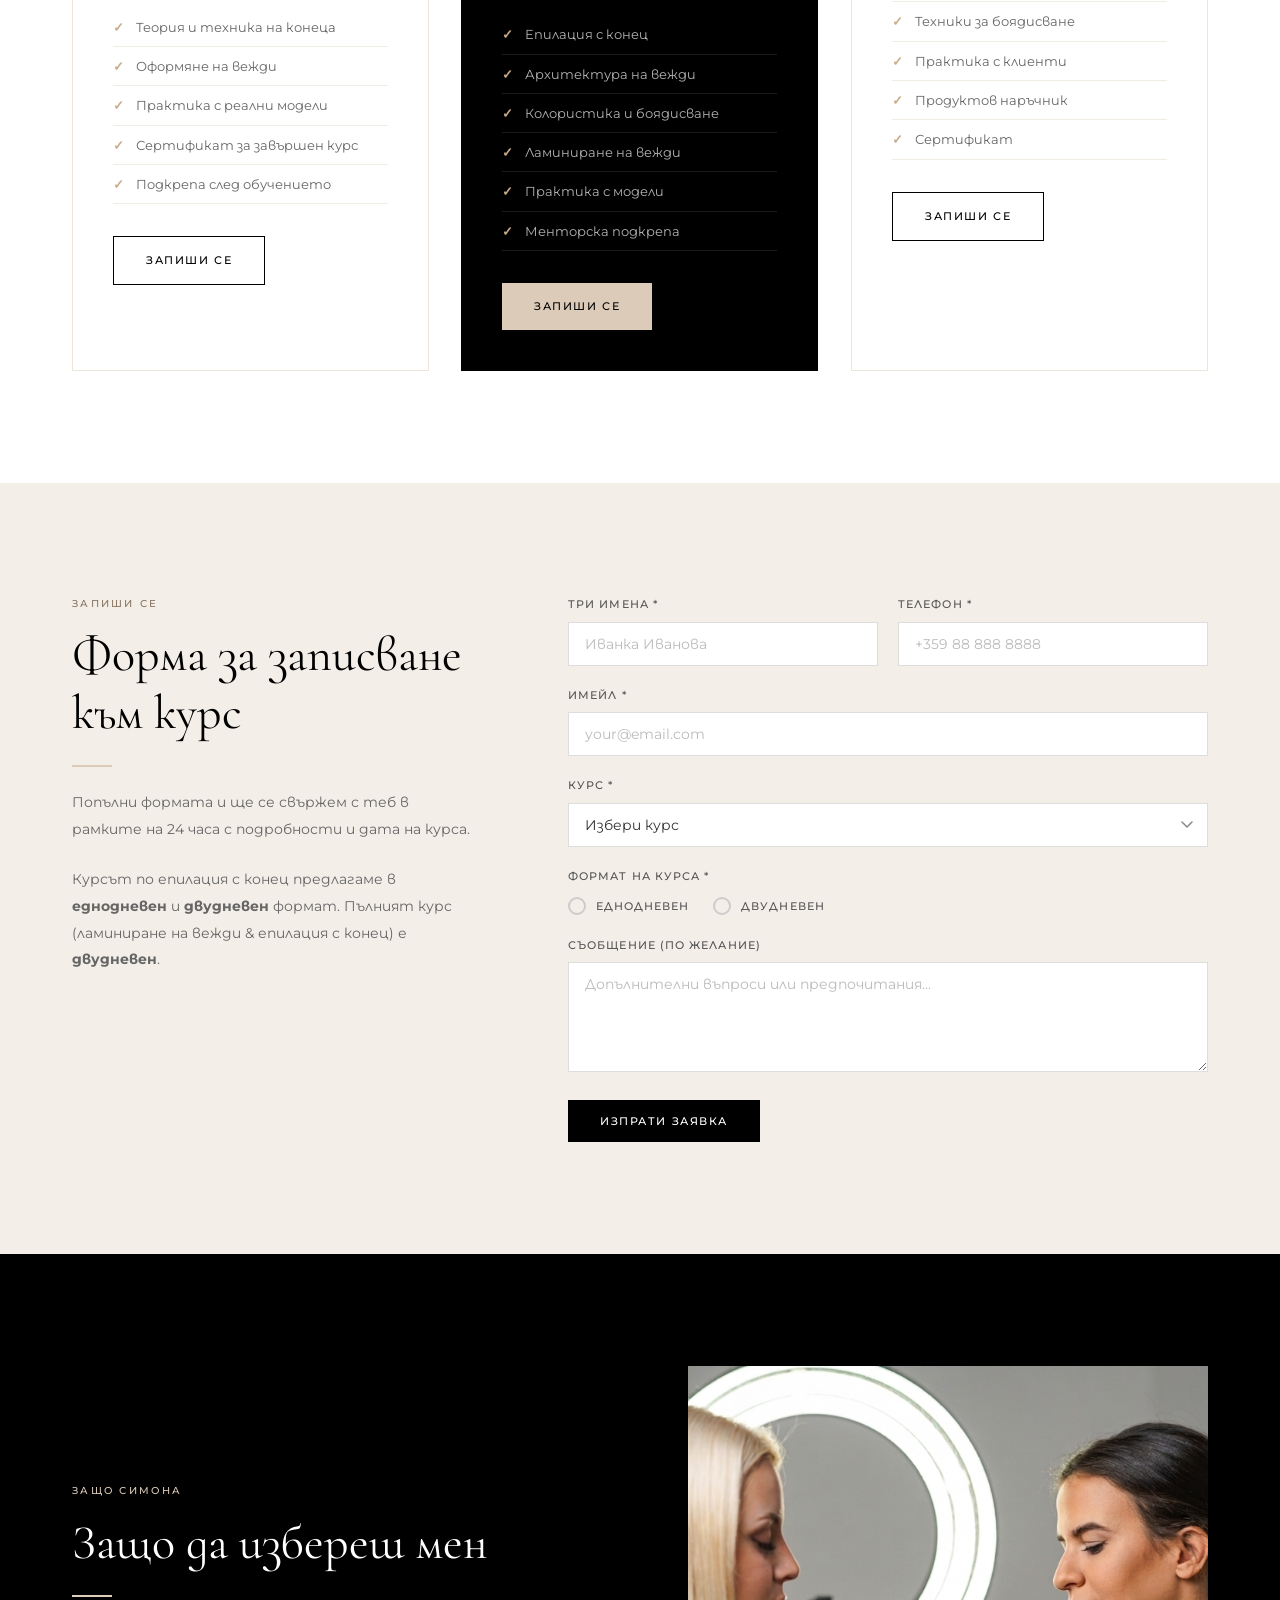
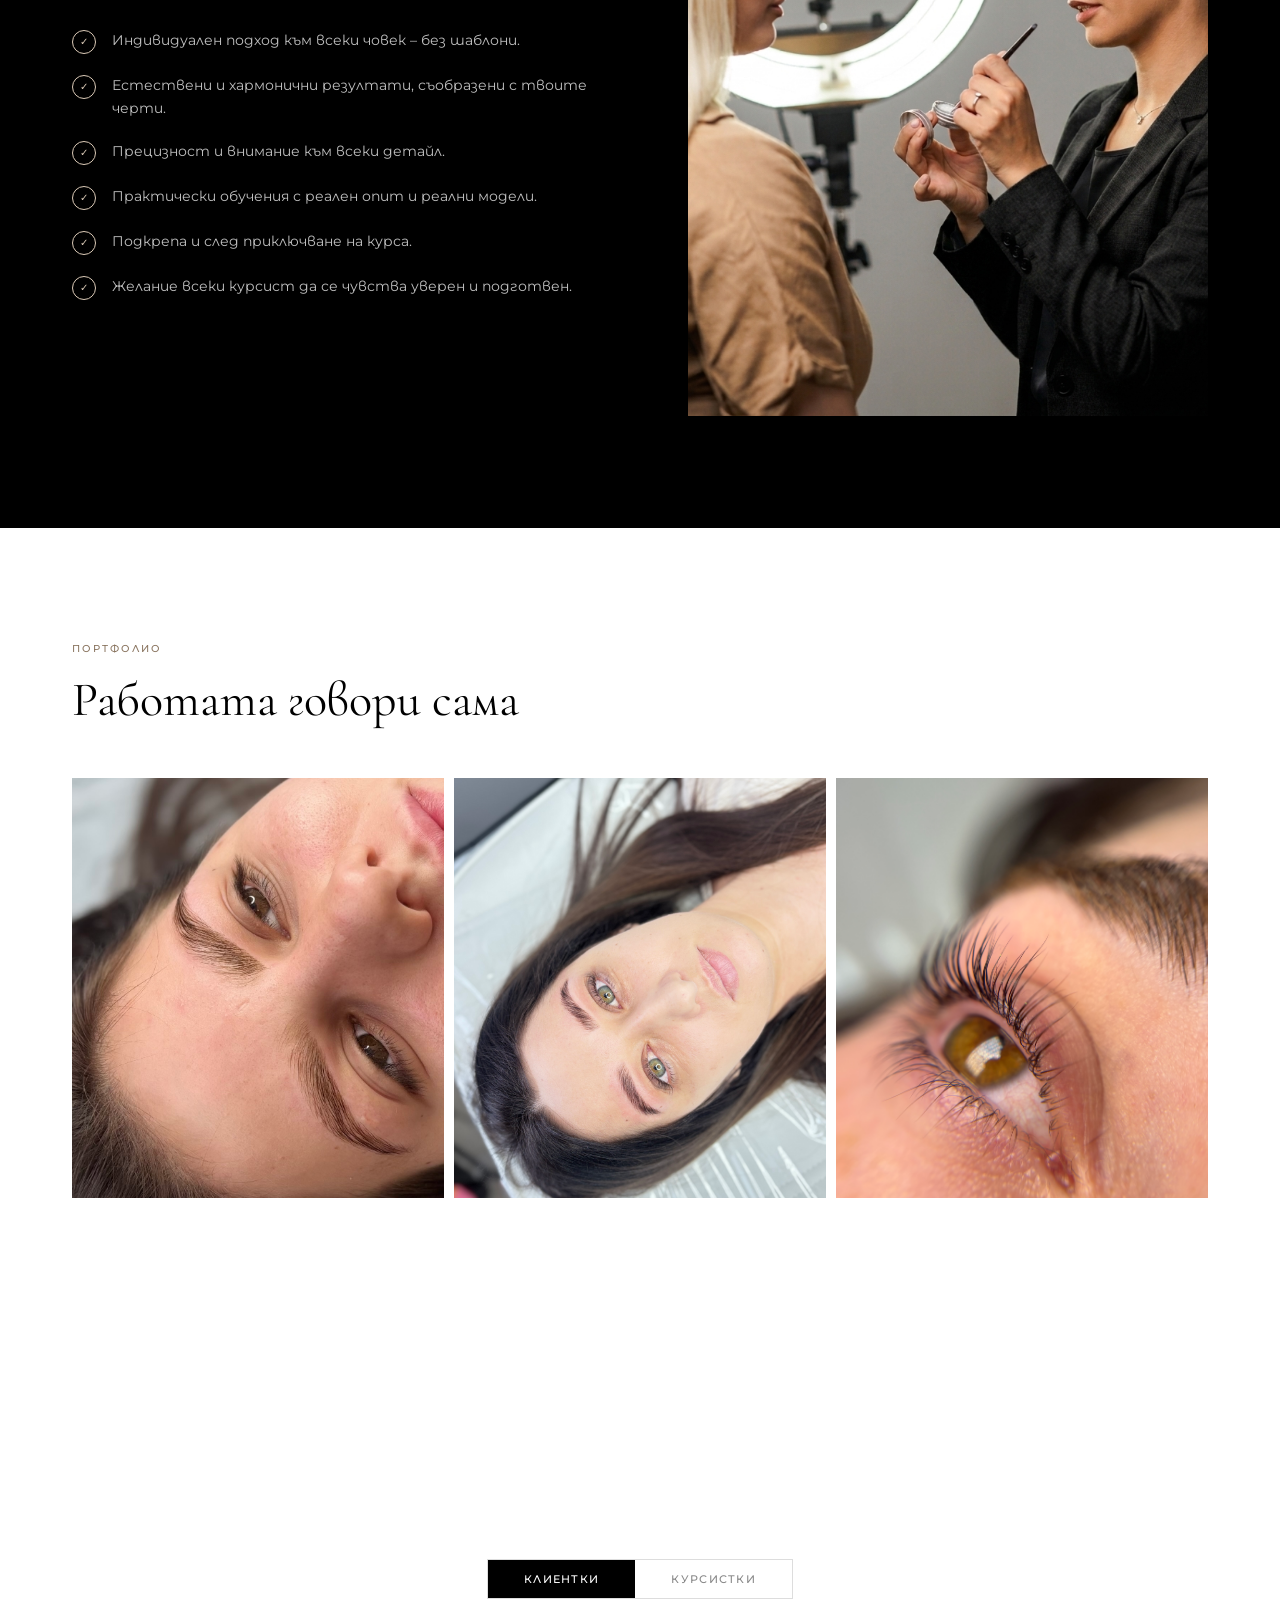
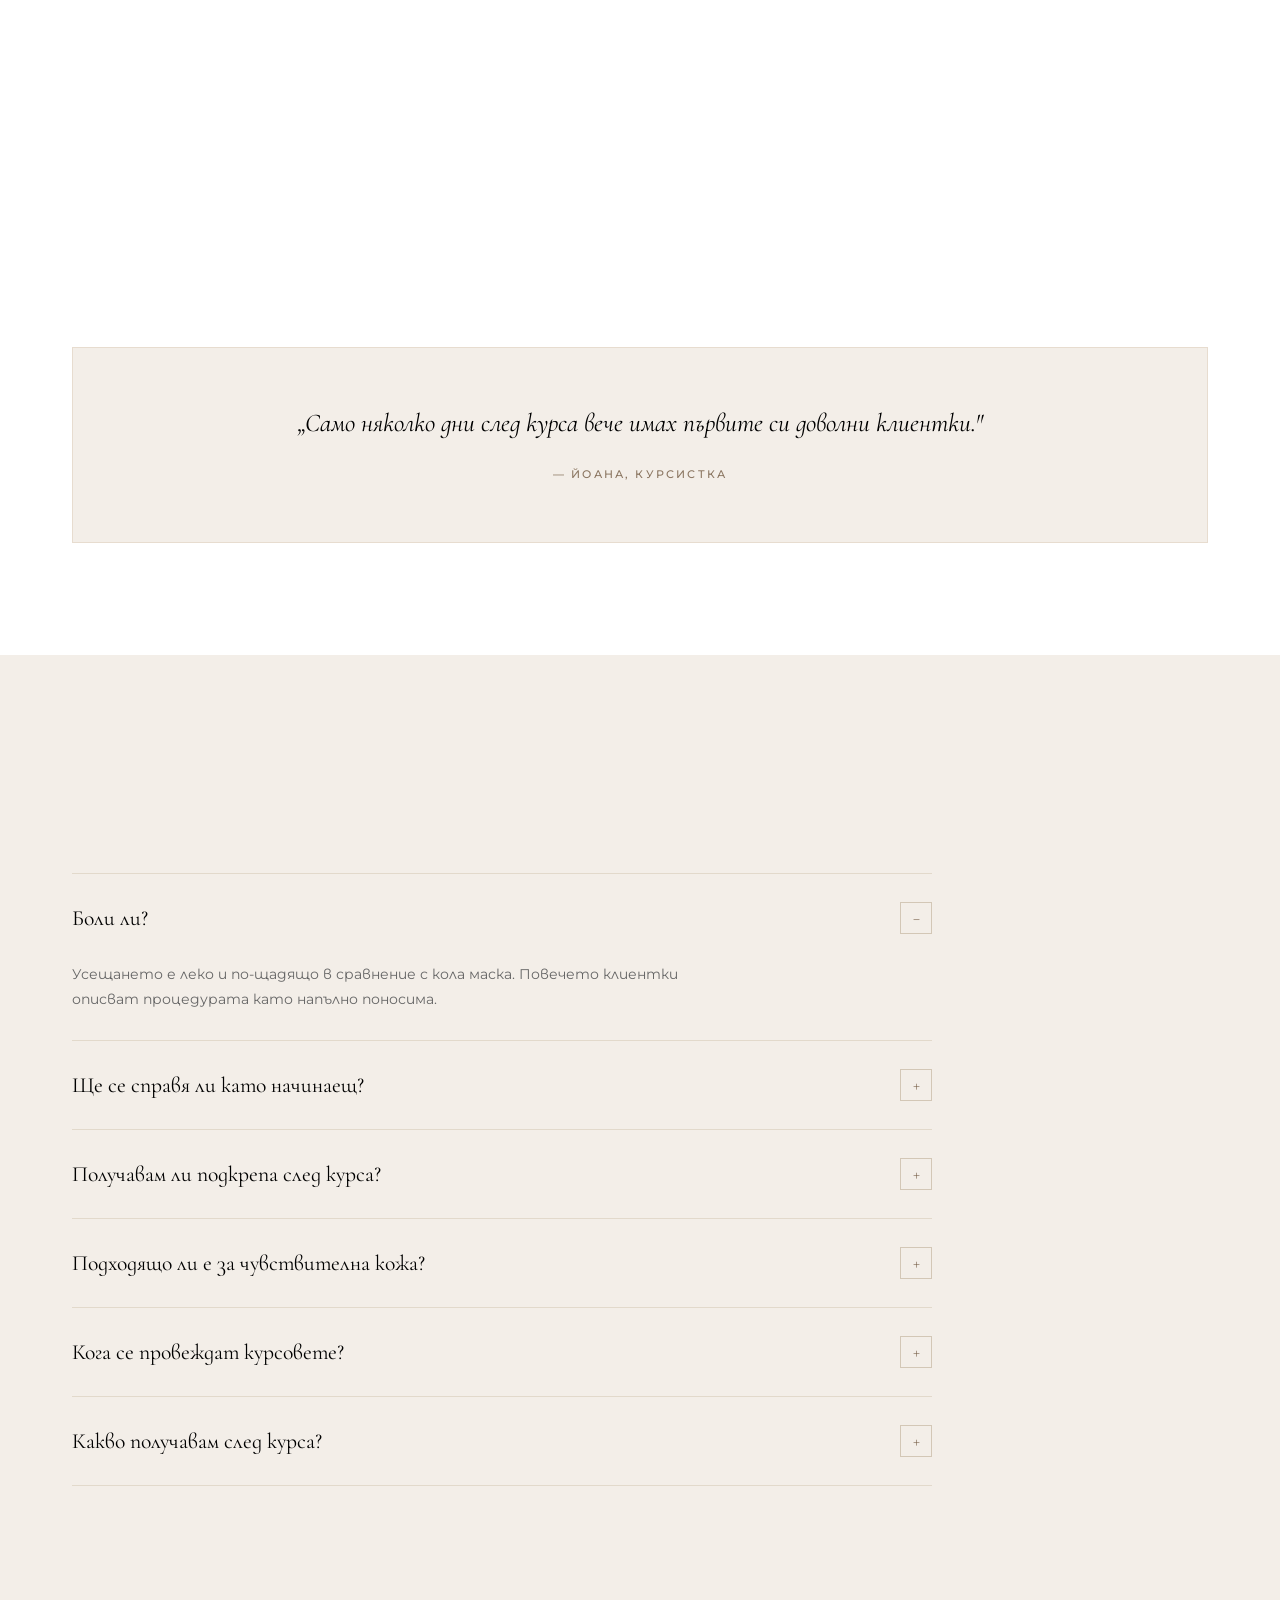
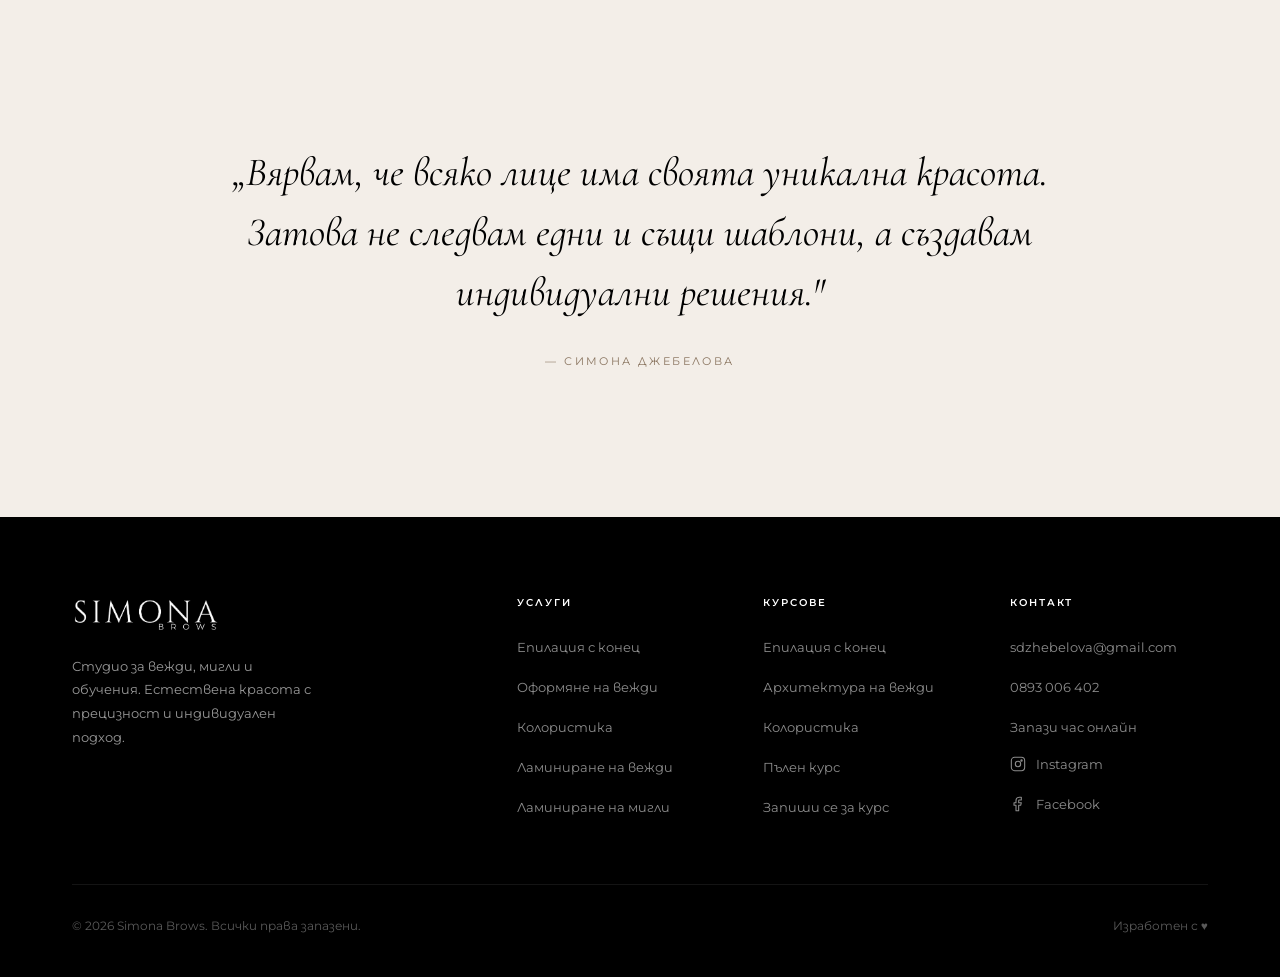
==== commit c0b07999: "Add AI chat widget powered by OpenAI via Netlify function Floating chat bubble bottom-right, backed " ====
--- a/index.html
+++ b/index.html
@@ -534,6 +534,89 @@
       padding-top: 2rem;
       display: flex; justify-content: space-between; align-items: center;
       font-size: 0.73rem; color: rgba(255,255,255,0.35);
+    }
+
+    /* ── CHAT WIDGET ── */
+    .chat-toggle {
+      position: fixed; bottom: 24px; right: 24px; z-index: 300;
+      width: 60px; height: 60px; border-radius: 50%;
+      background: var(--black); color: var(--white);
+      border: none; cursor: pointer;
+      display: flex; align-items: center; justify-content: center;
+      box-shadow: 0 6px 16px rgba(0,0,0,0.18), 0 16px 40px rgba(0,0,0,0.22);
+      transition: transform 0.25s cubic-bezier(.16,.84,.44,1), box-shadow 0.3s ease;
+    }
+    .chat-toggle:hover { transform: translateY(-2px) scale(1.04); box-shadow: 0 10px 24px rgba(0,0,0,0.22), 0 22px 48px rgba(0,0,0,0.26); }
+    .chat-toggle:focus-visible { outline: 2px solid var(--gold2); outline-offset: 3px; }
+    .chat-toggle svg { width: 26px; height: 26px; }
+    .chat-toggle .icon-close { display: none; }
+    .chat-toggle.open .icon-chat { display: none; }
+    .chat-toggle.open .icon-close { display: block; }
+
+    .chat-panel {
+      position: fixed; bottom: 96px; right: 24px; z-index: 300;
+      width: 380px; max-width: calc(100vw - 32px);
+      height: 540px; max-height: calc(100vh - 140px);
+      background: var(--white);
+      border: 1px solid #ece5da;
+      box-shadow: 0 12px 28px rgba(0,0,0,0.12), 0 32px 64px rgba(0,0,0,0.16);
+      display: flex; flex-direction: column;
+      opacity: 0; transform: translateY(16px) scale(0.98);
+      pointer-events: none;
+      transition: opacity 0.25s cubic-bezier(.16,.84,.44,1), transform 0.25s cubic-bezier(.16,.84,.44,1);
+    }
+    .chat-panel.open { opacity: 1; transform: translateY(0) scale(1); pointer-events: auto; }
+
+    .chat-header {
+      background: var(--black); color: var(--white);
+      padding: 1.1rem 1.4rem;
+      display: flex; flex-direction: column; gap: 0.15rem;
+      flex-shrink: 0;
+    }
+    .chat-header strong { font-family: 'Cormorant Garamond', serif; font-size: 1.2rem; font-weight: 500; }
+    .chat-header span { font-size: 0.68rem; letter-spacing: 0.12em; text-transform: uppercase; color: var(--gold); }
+
+    .chat-messages {
+      flex: 1; overflow-y: auto;
+      padding: 1.2rem 1.2rem;
+      display: flex; flex-direction: column; gap: 0.9rem;
+      background: var(--cream);
+    }
+    .chat-msg { max-width: 84%; font-size: 0.84rem; line-height: 1.6; padding: 0.7rem 0.95rem; }
+    .chat-msg.bot { align-self: flex-start; background: var(--white); border: 1px solid #ece5da; color: var(--dark); }
+    .chat-msg.user { align-self: flex-end; background: var(--black); color: var(--white); }
+    .chat-msg.typing { align-self: flex-start; background: var(--white); border: 1px solid #ece5da; color: #999; font-style: italic; }
+
+    .chat-input-row {
+      display: flex; gap: 0.6rem; padding: 0.9rem;
+      border-top: 1px solid #ece5da; flex-shrink: 0; background: var(--white);
+    }
+    .chat-input-row input {
+      flex: 1; font-family: 'Montserrat', sans-serif; font-size: 0.85rem;
+      color: var(--dark); border: 1px solid #ddd; padding: 10px 14px;
+      outline: none; transition: border-color 0.2s;
+    }
+    .chat-input-row input:focus { border-color: var(--gold2); }
+    .chat-input-row button {
+      flex-shrink: 0; width: 42px; height: 42px;
+      background: var(--black); color: var(--white); border: none; cursor: pointer;
+      display: flex; align-items: center; justify-content: center;
+      transition: background 0.2s;
+    }
+    .chat-input-row button:hover { background: #222; }
+    .chat-input-row button:disabled { background: #ccc; cursor: default; }
+    .chat-input-row svg { width: 18px; height: 18px; }
+
+    @media (prefers-reduced-motion: reduce) {
+      .chat-toggle, .chat-panel { transition: none; }
+    }
+
+    @media (max-width: 480px) {
+      .chat-panel {
+        bottom: 88px; right: 16px;
+        width: calc(100vw - 32px); height: calc(100vh - 160px);
+      }
+      .chat-toggle { bottom: 16px; right: 16px; }
     }
 
     /* ── RESPONSIVE ── */
@@ -1152,6 +1235,29 @@
 </footer>
 
 
+<!-- ═══ CHAT WIDGET ═══ -->
+<button class="chat-toggle" id="chatToggle" aria-label="Отвори чат с асистент" aria-expanded="false">
+  <svg class="icon-chat" viewBox="0 0 24 24" fill="none" stroke="currentColor" stroke-width="1.7" stroke-linecap="round" stroke-linejoin="round"><path d="M21 11.5a8.38 8.38 0 0 1-.9 3.8 8.5 8.5 0 0 1-7.6 4.7 8.38 8.38 0 0 1-3.8-.9L3 21l1.9-5.7a8.38 8.38 0 0 1-.9-3.8 8.5 8.5 0 0 1 4.7-7.6 8.38 8.38 0 0 1 3.8-.9h.5a8.48 8.48 0 0 1 8 8v.5z"></path></svg>
+  <svg class="icon-close" viewBox="0 0 24 24" fill="none" stroke="currentColor" stroke-width="1.7" stroke-linecap="round" stroke-linejoin="round"><line x1="18" y1="6" x2="6" y2="18"></line><line x1="6" y1="6" x2="18" y2="18"></line></svg>
+</button>
+
+<div class="chat-panel" id="chatPanel" role="dialog" aria-label="Чат с асистент на Simona Brows">
+  <div class="chat-header">
+    <strong>Simona Brows</strong>
+    <span>Виртуален асистент</span>
+  </div>
+  <div class="chat-messages" id="chatMessages">
+    <div class="chat-msg bot">Здравей! Аз съм виртуалният асистент на Simona Brows. Питай ме за услуги, курсове, цени на процедури или как да се запишеш.</div>
+  </div>
+  <form class="chat-input-row" id="chatForm">
+    <input type="text" id="chatInput" placeholder="Напиши въпрос..." autocomplete="off" maxlength="500">
+    <button type="submit" aria-label="Изпрати">
+      <svg viewBox="0 0 24 24" fill="none" stroke="currentColor" stroke-width="1.8" stroke-linecap="round" stroke-linejoin="round"><line x1="22" y1="2" x2="11" y2="13"></line><polygon points="22 2 15 22 11 13 2 9 22 2"></polygon></svg>
+    </button>
+  </form>
+</div>
+
+
 <script>
   document.getElementById('enrollForm').addEventListener('submit', function(e) {
     e.preventDefault();
@@ -1301,6 +1407,79 @@
       });
     }
   }
+
+  // ── chat widget ──
+  (function () {
+    const toggle = document.getElementById('chatToggle');
+    const panel = document.getElementById('chatPanel');
+    const messagesEl = document.getElementById('chatMessages');
+    const form = document.getElementById('chatForm');
+    const input = document.getElementById('chatInput');
+
+    const history = [
+      { role: 'assistant', content: messagesEl.querySelector('.chat-msg').textContent },
+    ];
+
+    function addMessage(role, text) {
+      const div = document.createElement('div');
+      div.className = 'chat-msg ' + (role === 'user' ? 'user' : 'bot');
+      div.textContent = text;
+      messagesEl.appendChild(div);
+      messagesEl.scrollTop = messagesEl.scrollHeight;
+      return div;
+    }
+
+    function setOpen(open) {
+      panel.classList.toggle('open', open);
+      toggle.classList.toggle('open', open);
+      toggle.setAttribute('aria-expanded', String(open));
+      if (open) setTimeout(() => input.focus(), 200);
+    }
+
+    toggle.addEventListener('click', () => setOpen(!panel.classList.contains('open')));
+
+    document.addEventListener('click', (e) => {
+      if (panel.classList.contains('open') && !panel.contains(e.target) && !toggle.contains(e.target)) {
+        setOpen(false);
+      }
+    });
+
+    form.addEventListener('submit', async function (e) {
+      e.preventDefault();
+      const text = input.value.trim();
+      if (!text) return;
+
+      addMessage('user', text);
+      history.push({ role: 'user', content: text });
+      input.value = '';
+      input.disabled = true;
+
+      const typingEl = document.createElement('div');
+      typingEl.className = 'chat-msg typing';
+      typingEl.textContent = 'Пише...';
+      messagesEl.appendChild(typingEl);
+      messagesEl.scrollTop = messagesEl.scrollHeight;
+
+      try {
+        const res = await fetch('/.netlify/functions/chat', {
+          method: 'POST',
+          headers: { 'Content-Type': 'application/json' },
+          body: JSON.stringify({ messages: history }),
+        });
+        const data = await res.json();
+        typingEl.remove();
+        const reply = res.ok ? data.reply : (data.error || 'Възникна грешка. Моля опитай отново.');
+        addMessage('bot', reply);
+        history.push({ role: 'assistant', content: reply });
+      } catch (err) {
+        typingEl.remove();
+        addMessage('bot', 'Възникна проблем с връзката. Моля опитай отново или пиши директно на 0893 006 402.');
+      } finally {
+        input.disabled = false;
+        input.focus();
+      }
+    });
+  })();
 </script>
 
 </body>
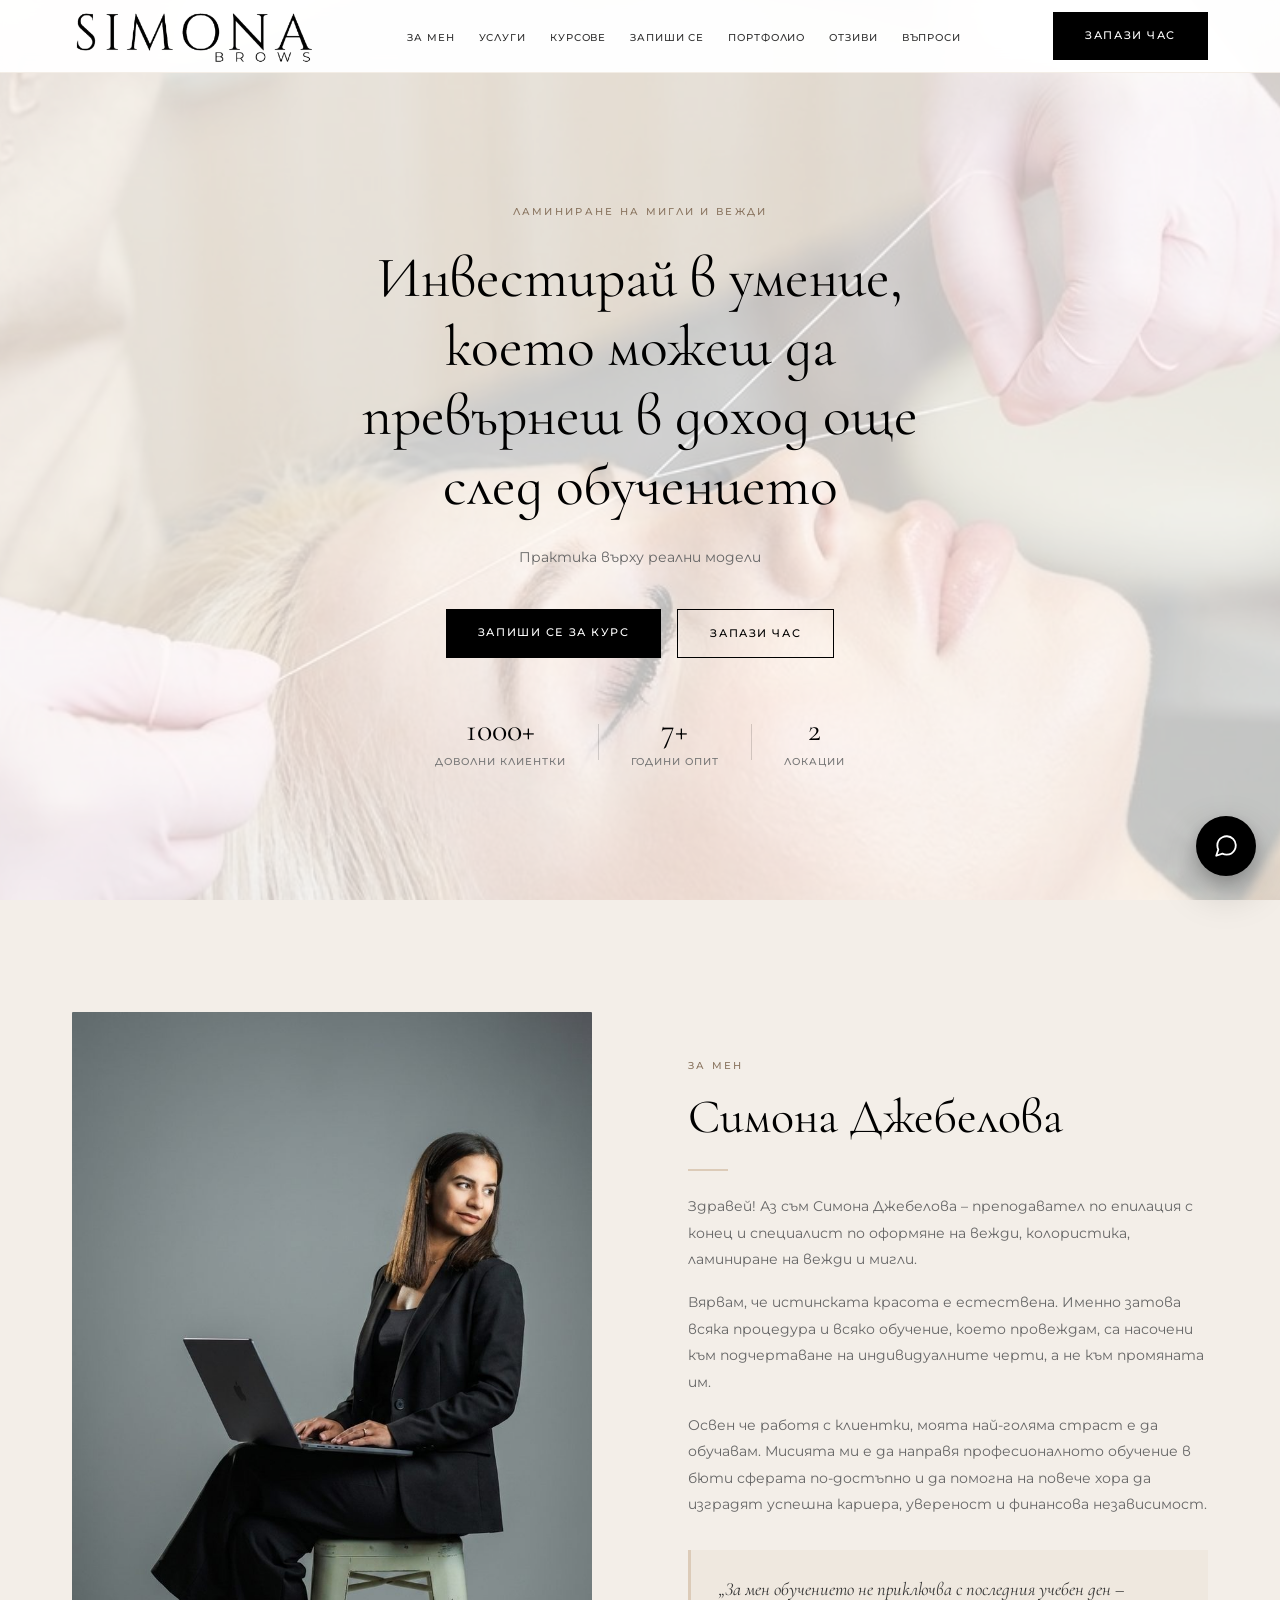
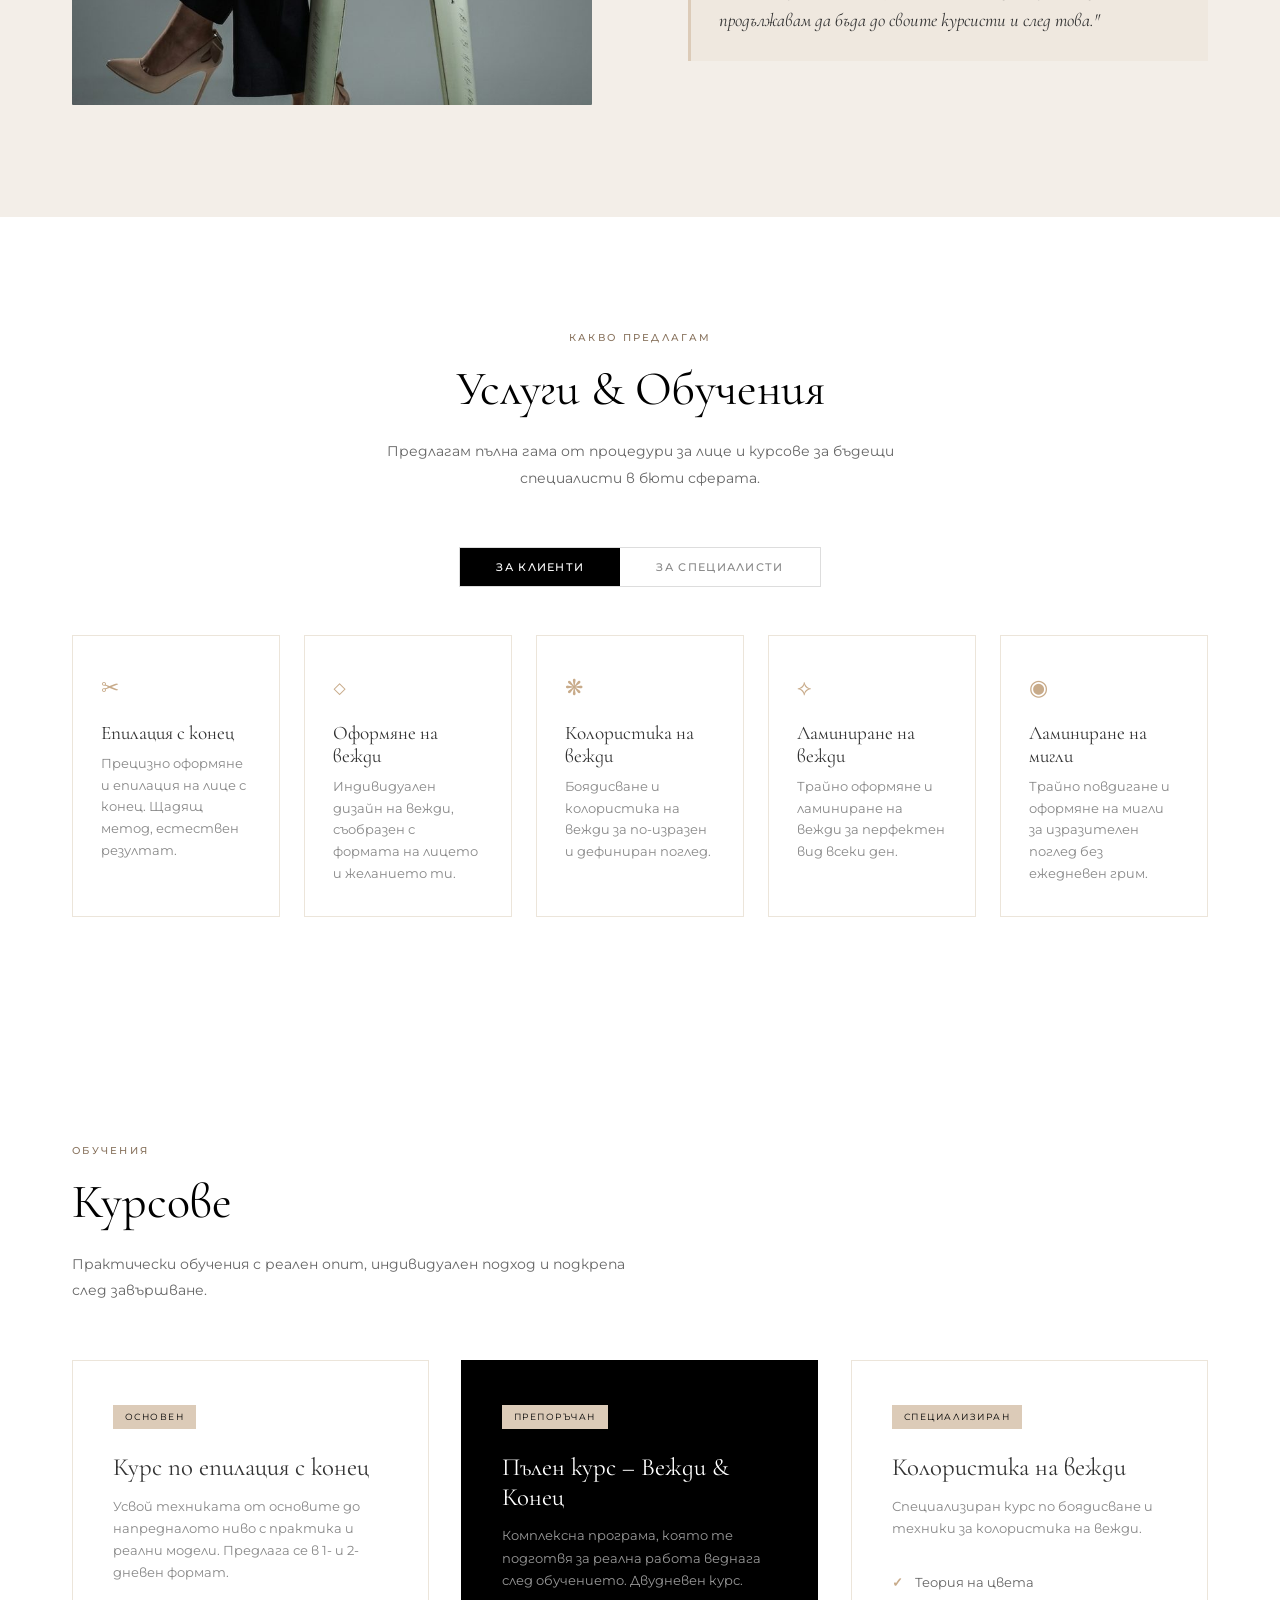
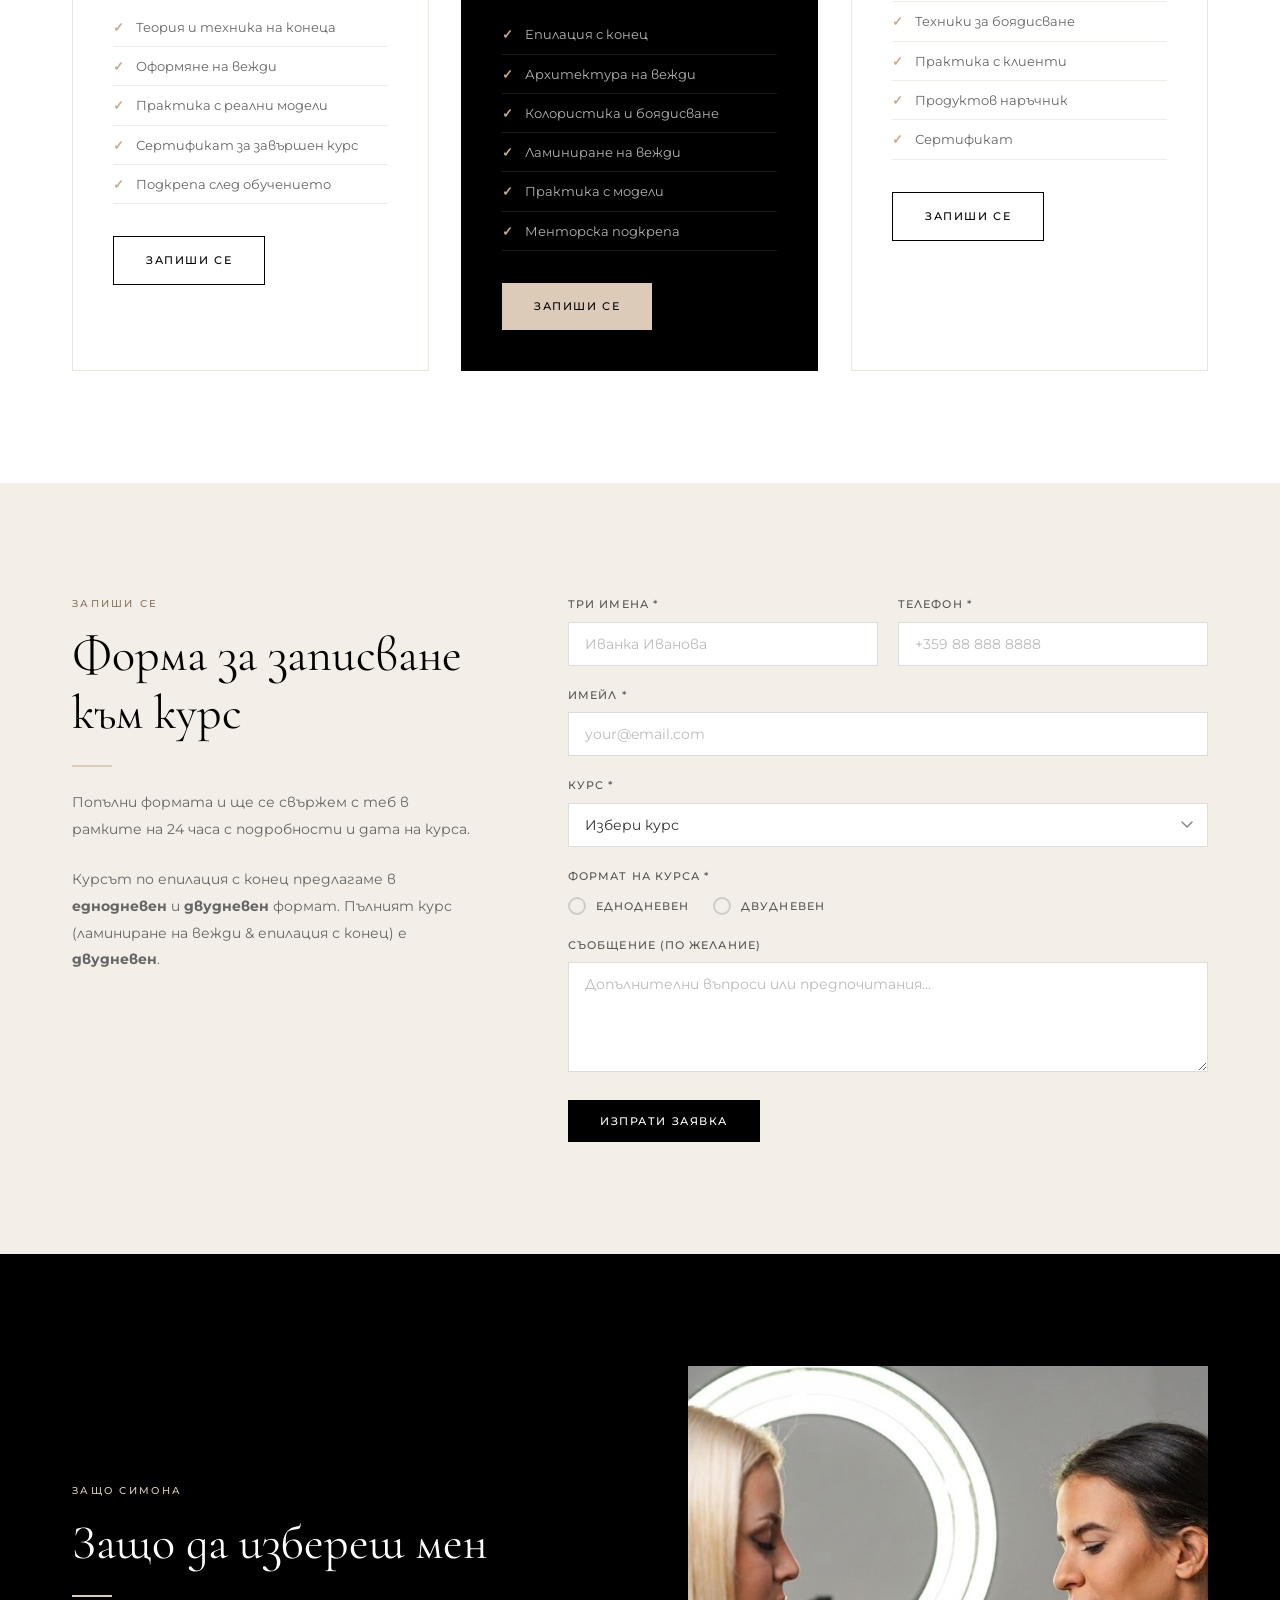
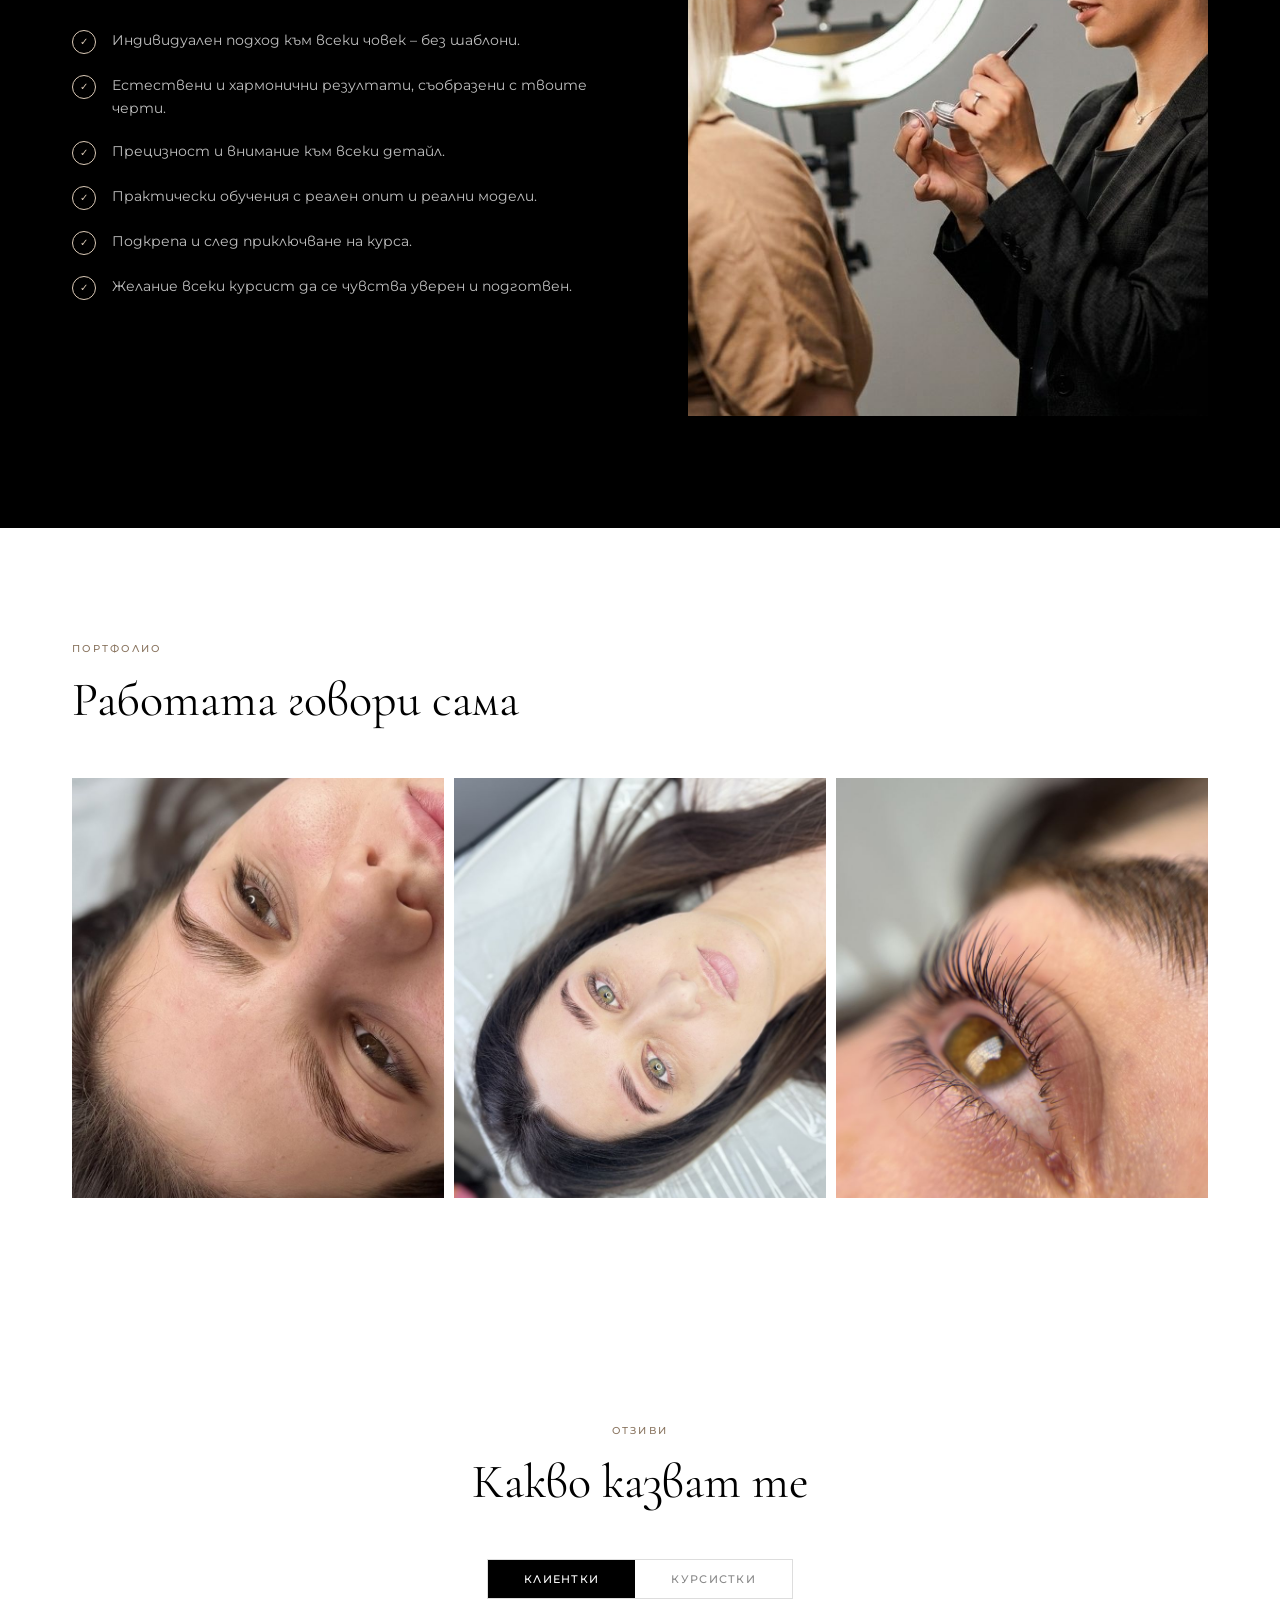
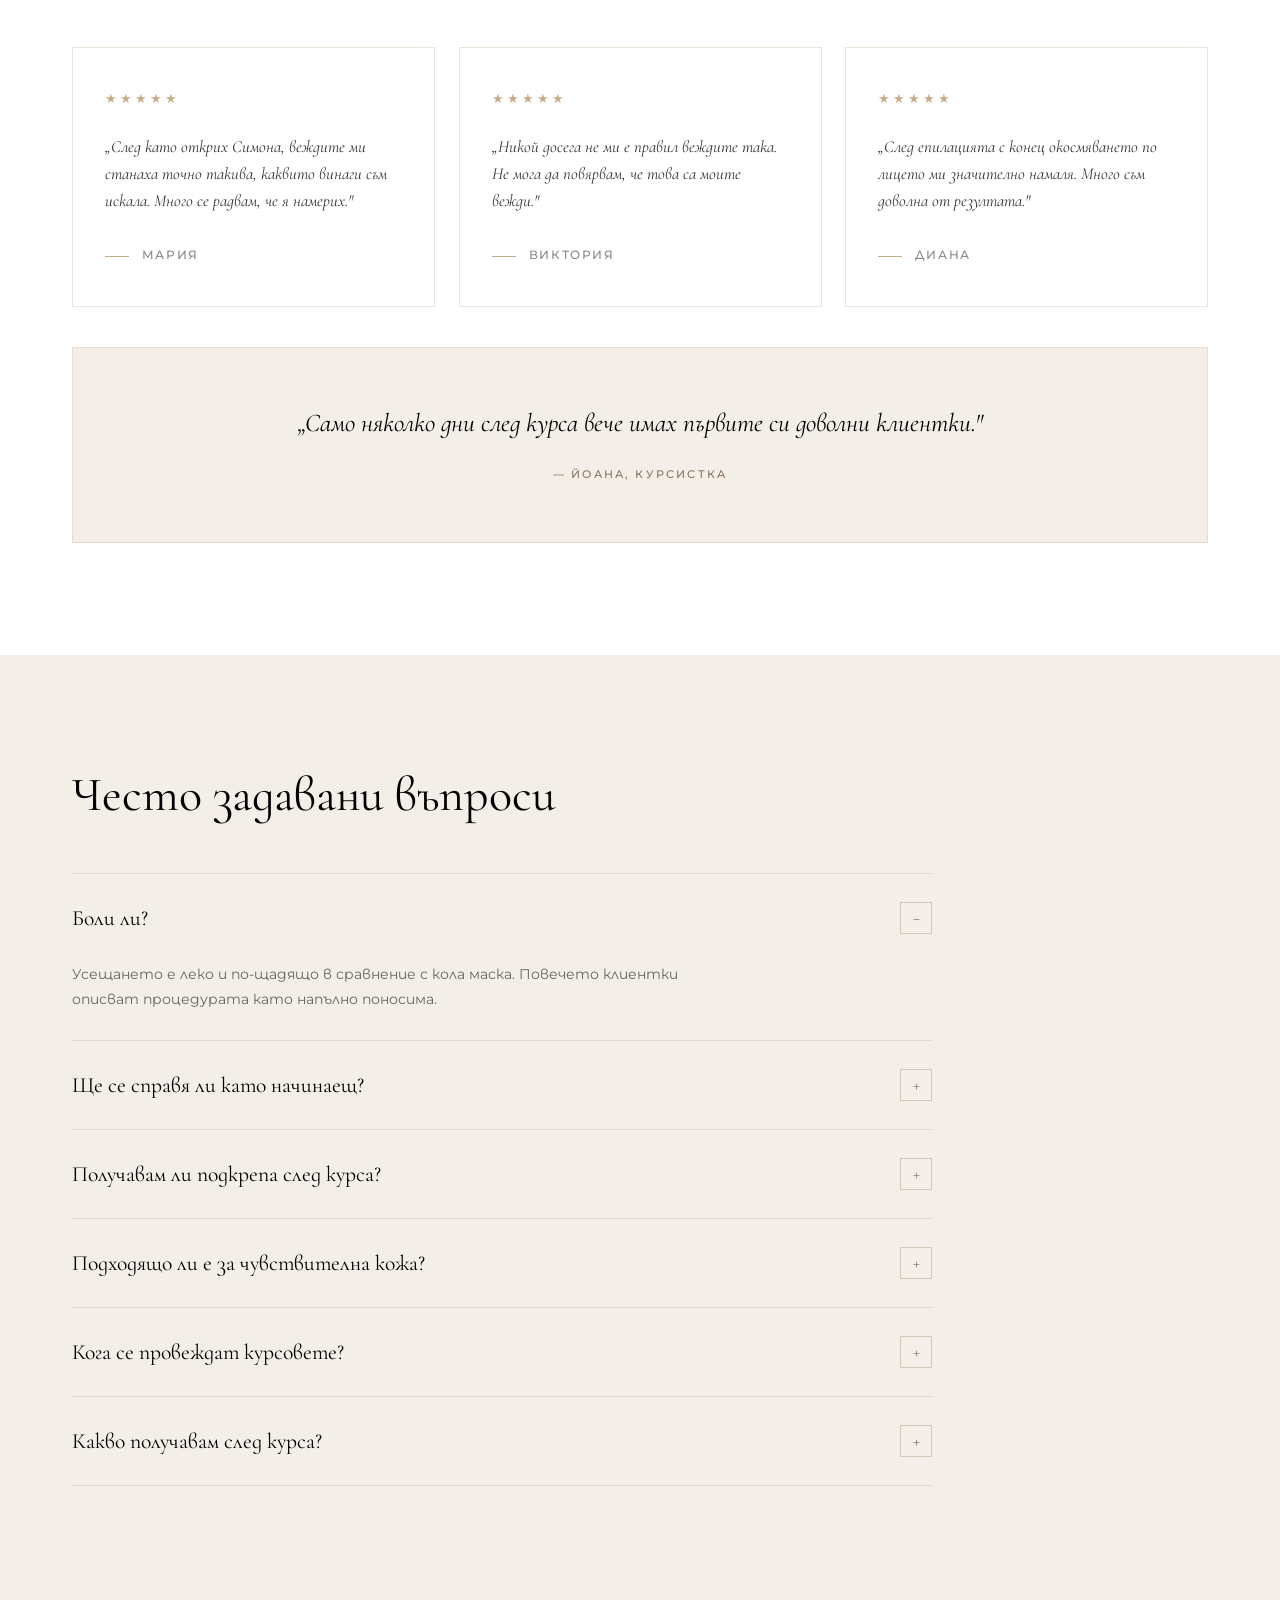
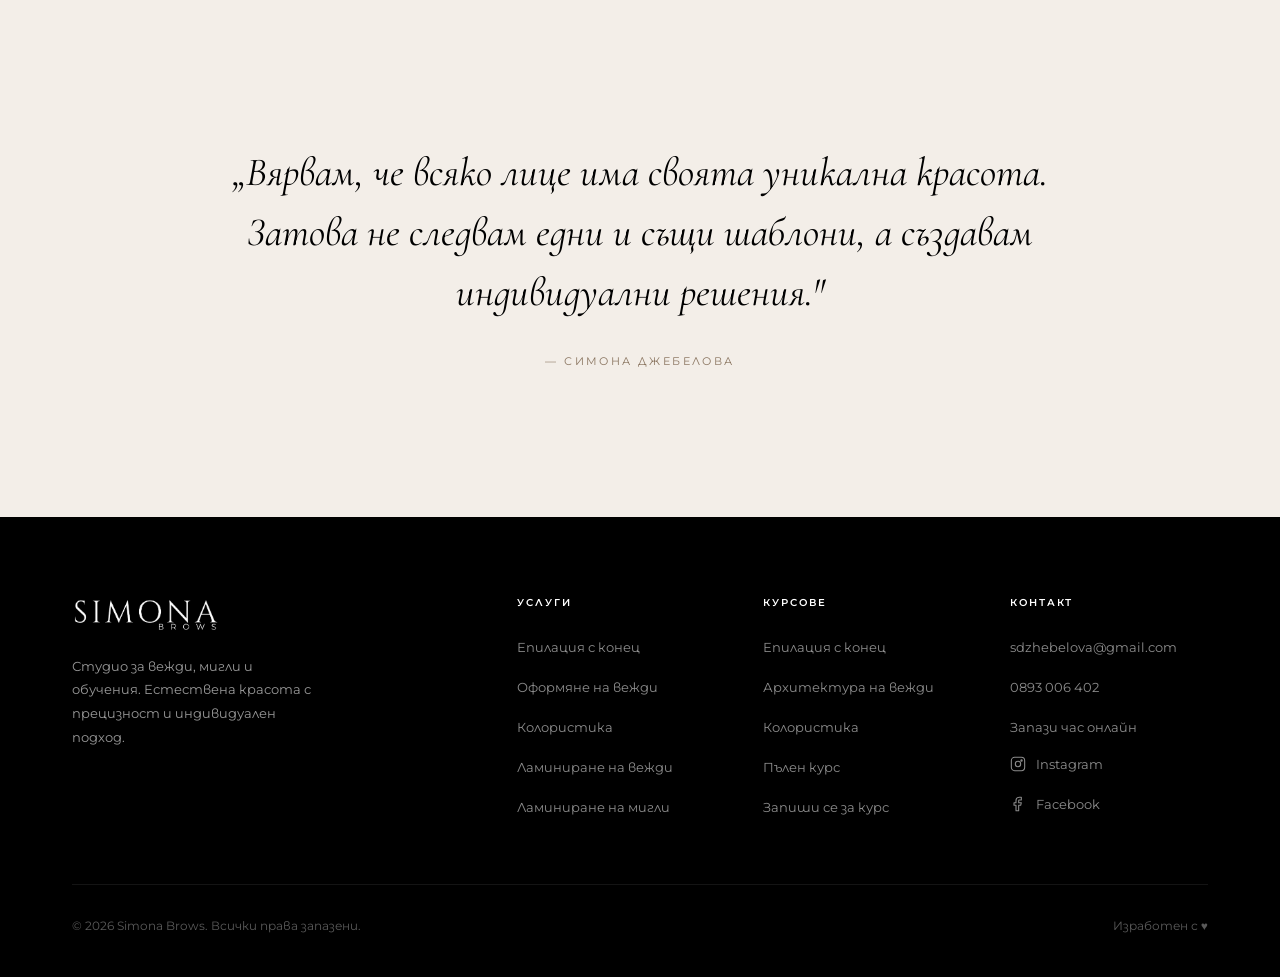
==== commit aa41505c: "Compress site images and remove unused originals Convert the large PNG/JPEG source photos to properl" ====
--- a/index.html
+++ b/index.html
@@ -151,7 +151,8 @@
       border-bottom: 1px solid var(--cream);
       padding: 1.1rem 0;
     }
-    .mobile-nav .btn { margin-top: 1.5rem; text-align: center; }
+    .mobile-nav .btn { margin-top: 1.5rem; text-align: center; border-bottom: none; }
+    .mobile-nav a.btn-dark { color: var(--white); }
 
     /* ── HERO ── */
     .hero {
@@ -715,7 +716,7 @@
 <!-- ═══ HERO ═══ -->
 <section class="hero" id="home">
   <div class="hero-bg">
-    <img src="galery/Gemini_Generated_Image_q8k770q8k770q8k7.png" alt="Епилация с конец">
+    <img src="galery/Gemini_Generated_Image_q8k770q8k770q8k7.jpg" alt="Епилация с конец">
   </div>
   <div class="hero-content">
     <p class="hero-eyebrow">Ламиниране на мигли и вежди</p>
@@ -750,7 +751,7 @@
   <div class="container">
     <div class="about-grid">
       <div class="about-photo">
-        <img src="galery/Gemini_Generated_Image_3n7x7e3n7x7e3n7x.png" alt="Симона Джебелова">
+        <img src="galery/Gemini_Generated_Image_3n7x7e3n7x7e3n7x.jpg" alt="Симона Джебелова">
       </div>
       <div class="about-content">
         <p class="section-label">За мен</p>
@@ -1003,7 +1004,7 @@
         </ul>
       </div>
       <div class="why-photo">
-        <img src="galery/Gemini_Generated_Image_lbcgkolbcgkolbcg (1).png" alt="Работа в студиото">
+        <img src="galery/Gemini_Generated_Image_lbcgkolbcgkolbcg (1).jpg" alt="Работа в студиото">
       </div>
     </div>
   </div>
@@ -1019,13 +1020,13 @@
     </div>
     <div class="gallery-grid">
       <div class="gallery-item">
-        <img src="galery/IMG_8542.jpeg" alt="Процедура">
+        <img src="galery/IMG_8542.jpg" alt="Процедура">
       </div>
       <div class="gallery-item">
-        <img src="galery/IMG_7003.jpeg" alt="Студио">
+        <img src="galery/IMG_7003.jpg" alt="Студио">
       </div>
       <div class="gallery-item">
-        <img src="galery/IMG_6693.jpeg" alt="Резултат">
+        <img src="galery/IMG_6693.jpg" alt="Резултат">
       </div>
     </div>
   </div>
